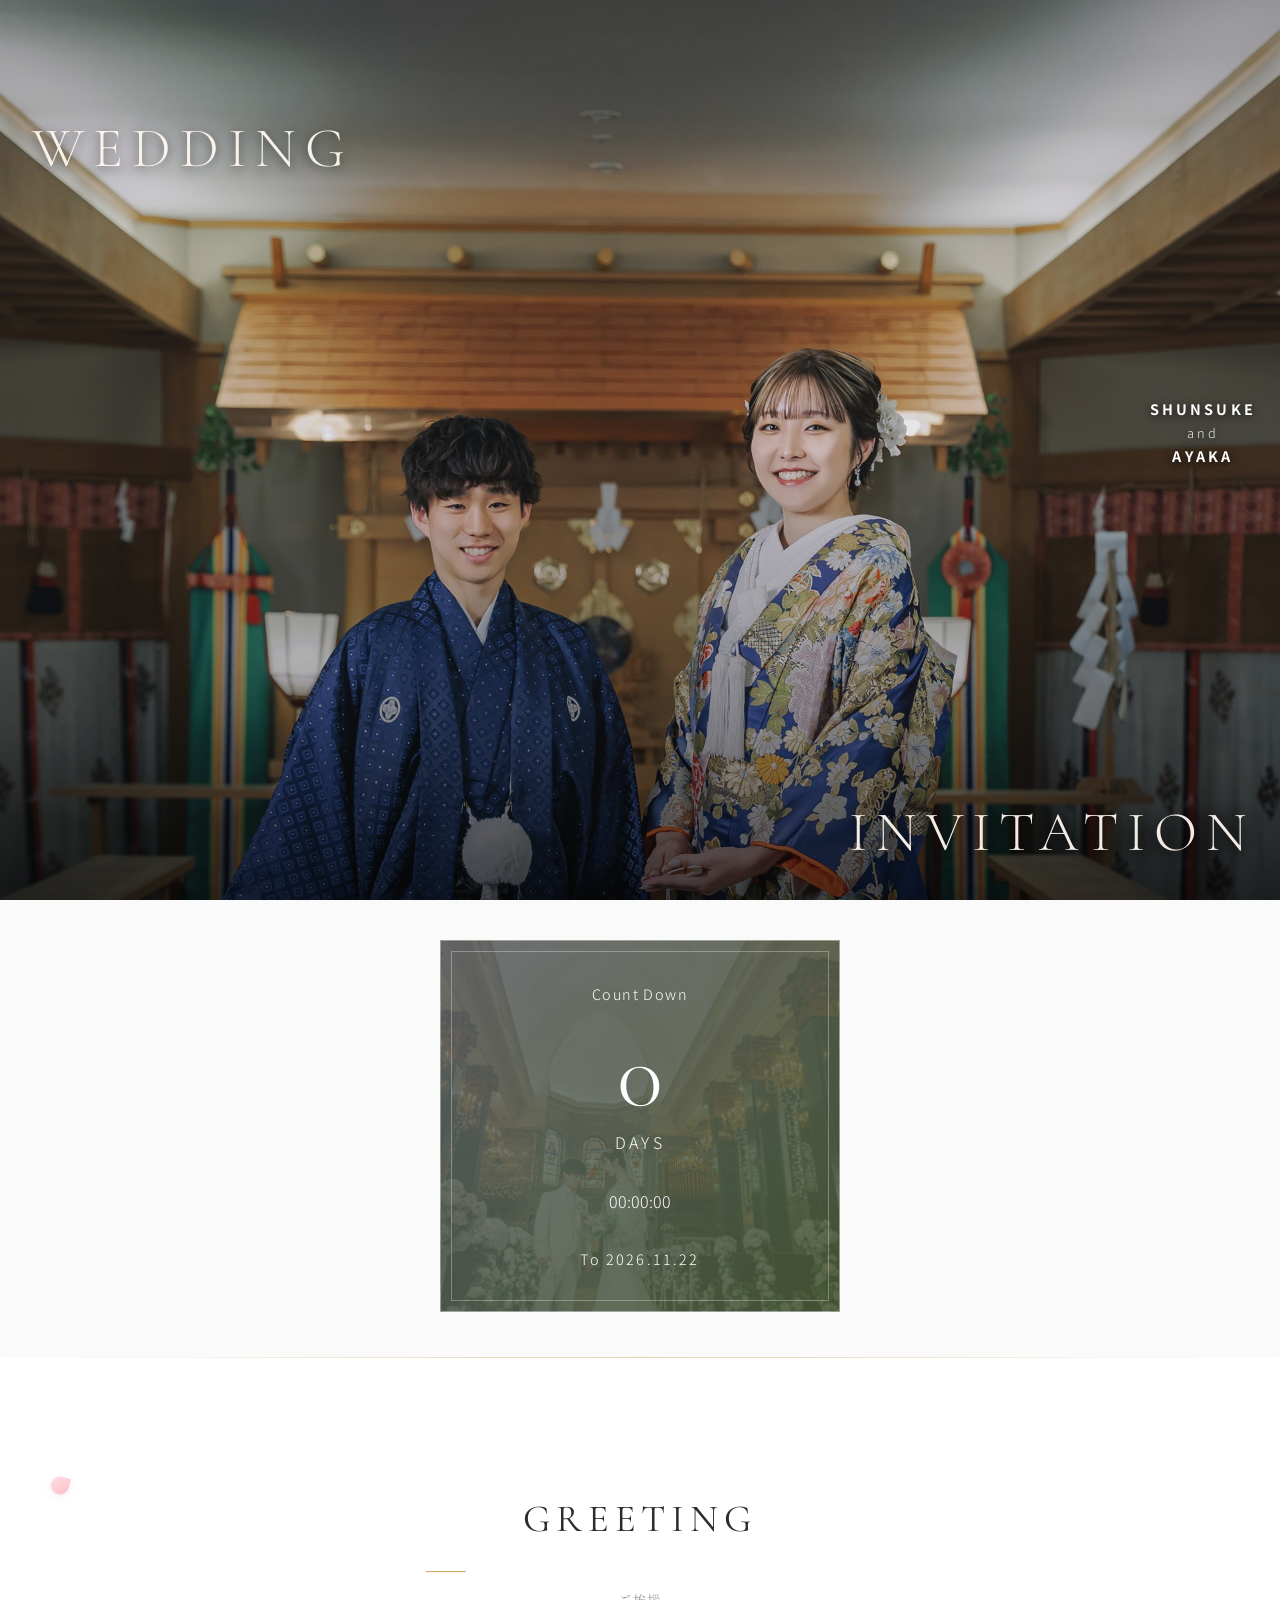
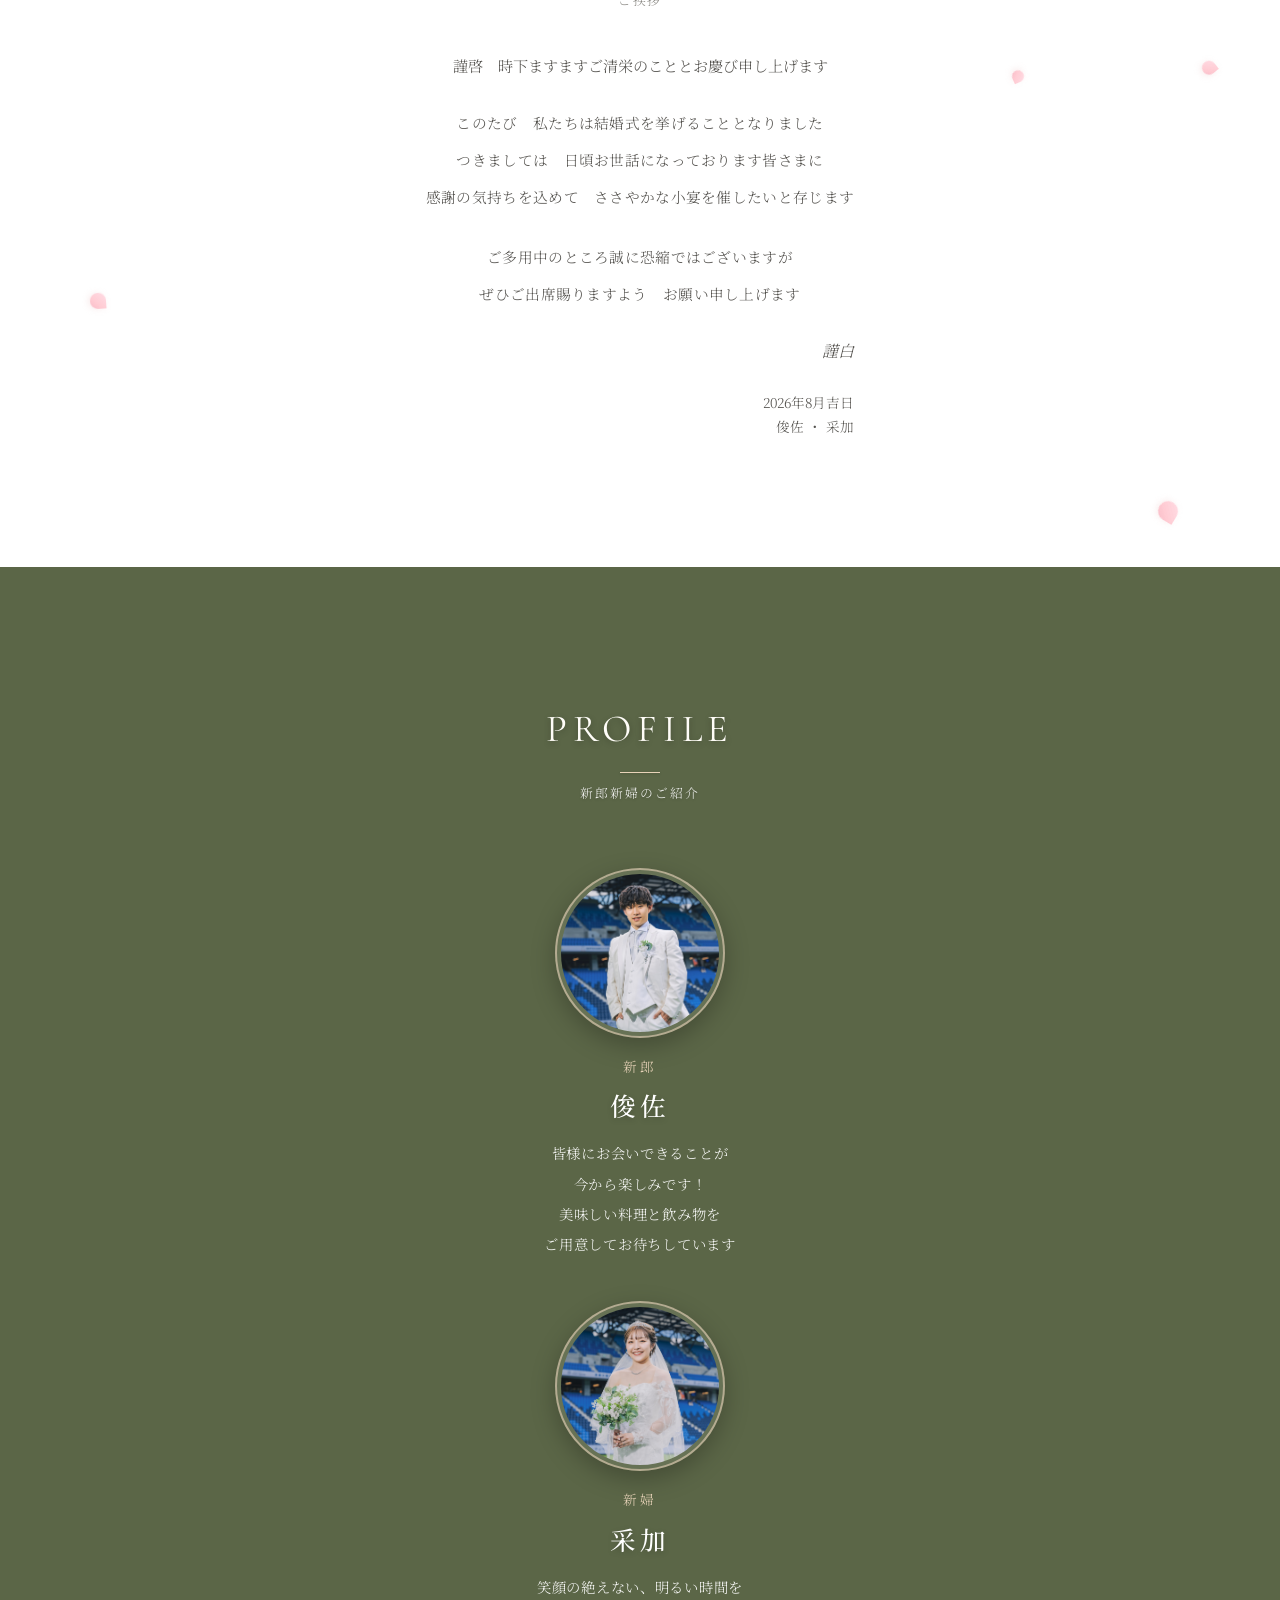
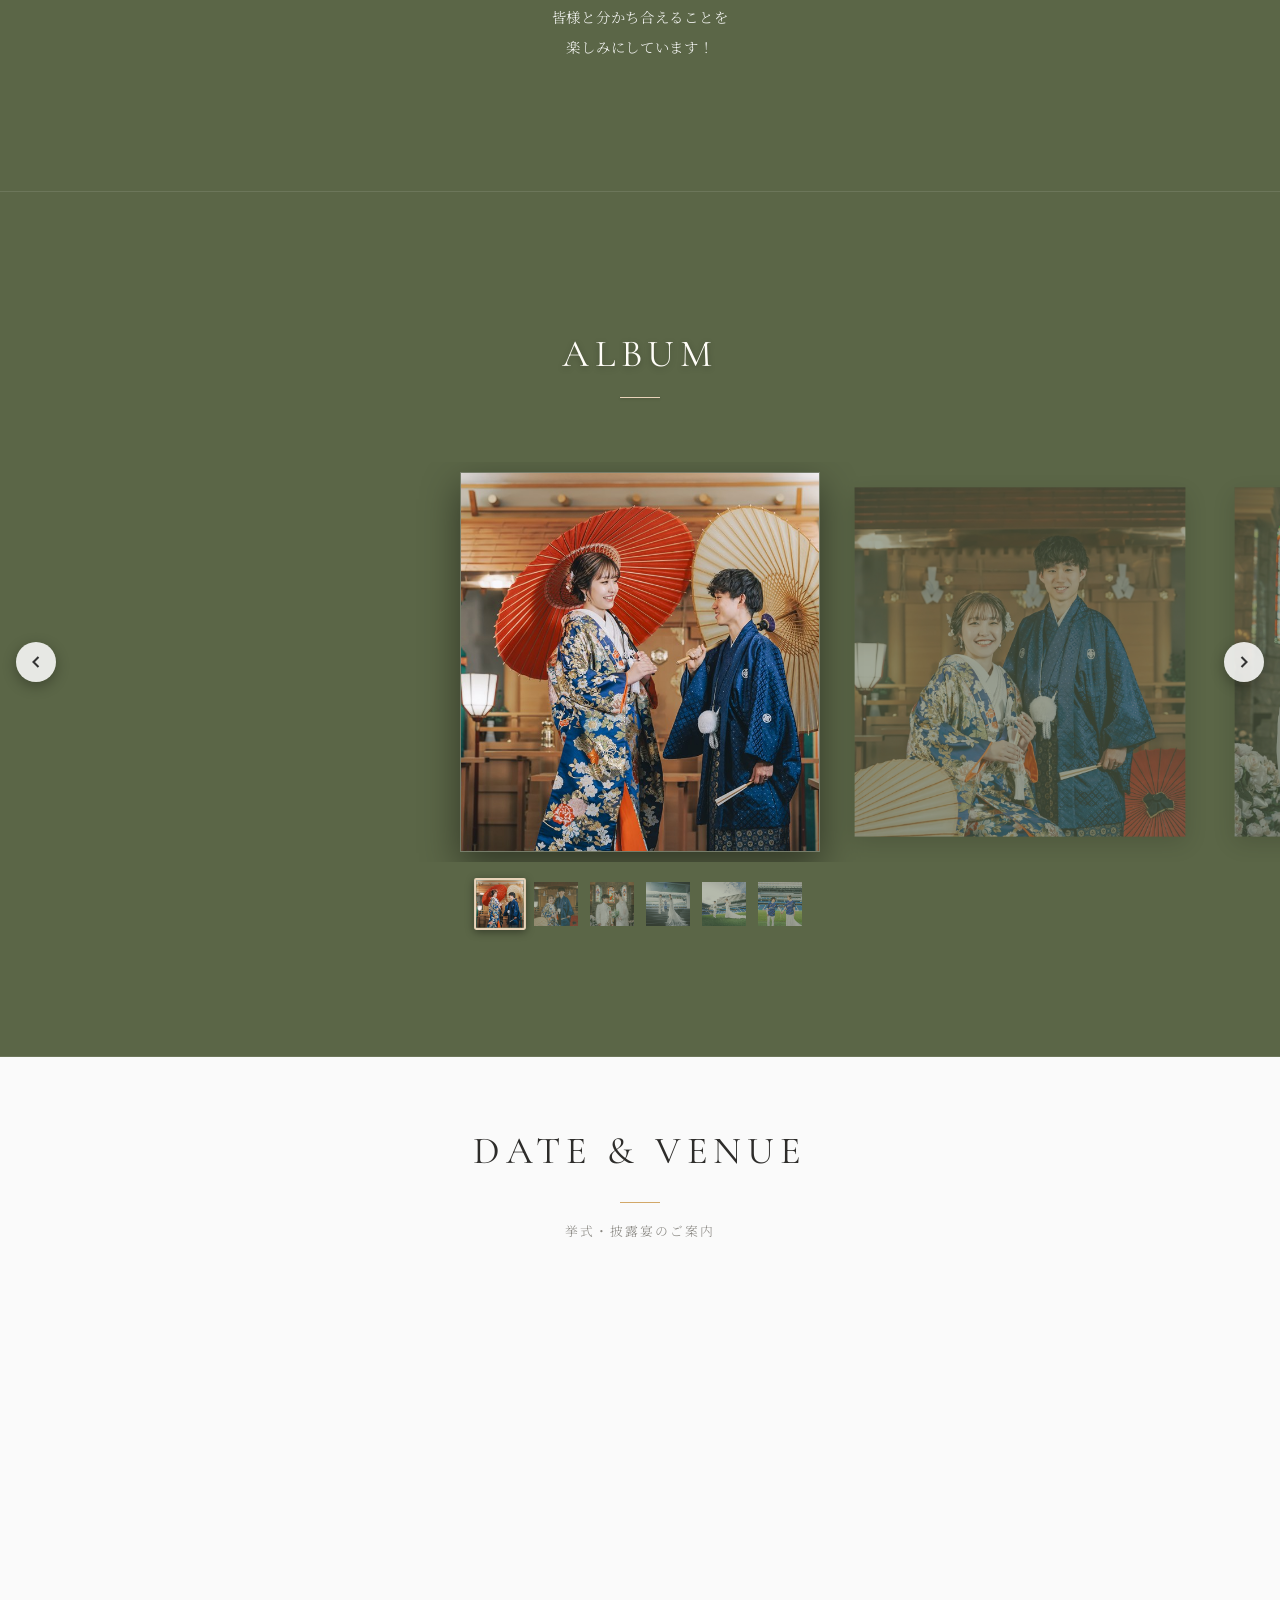
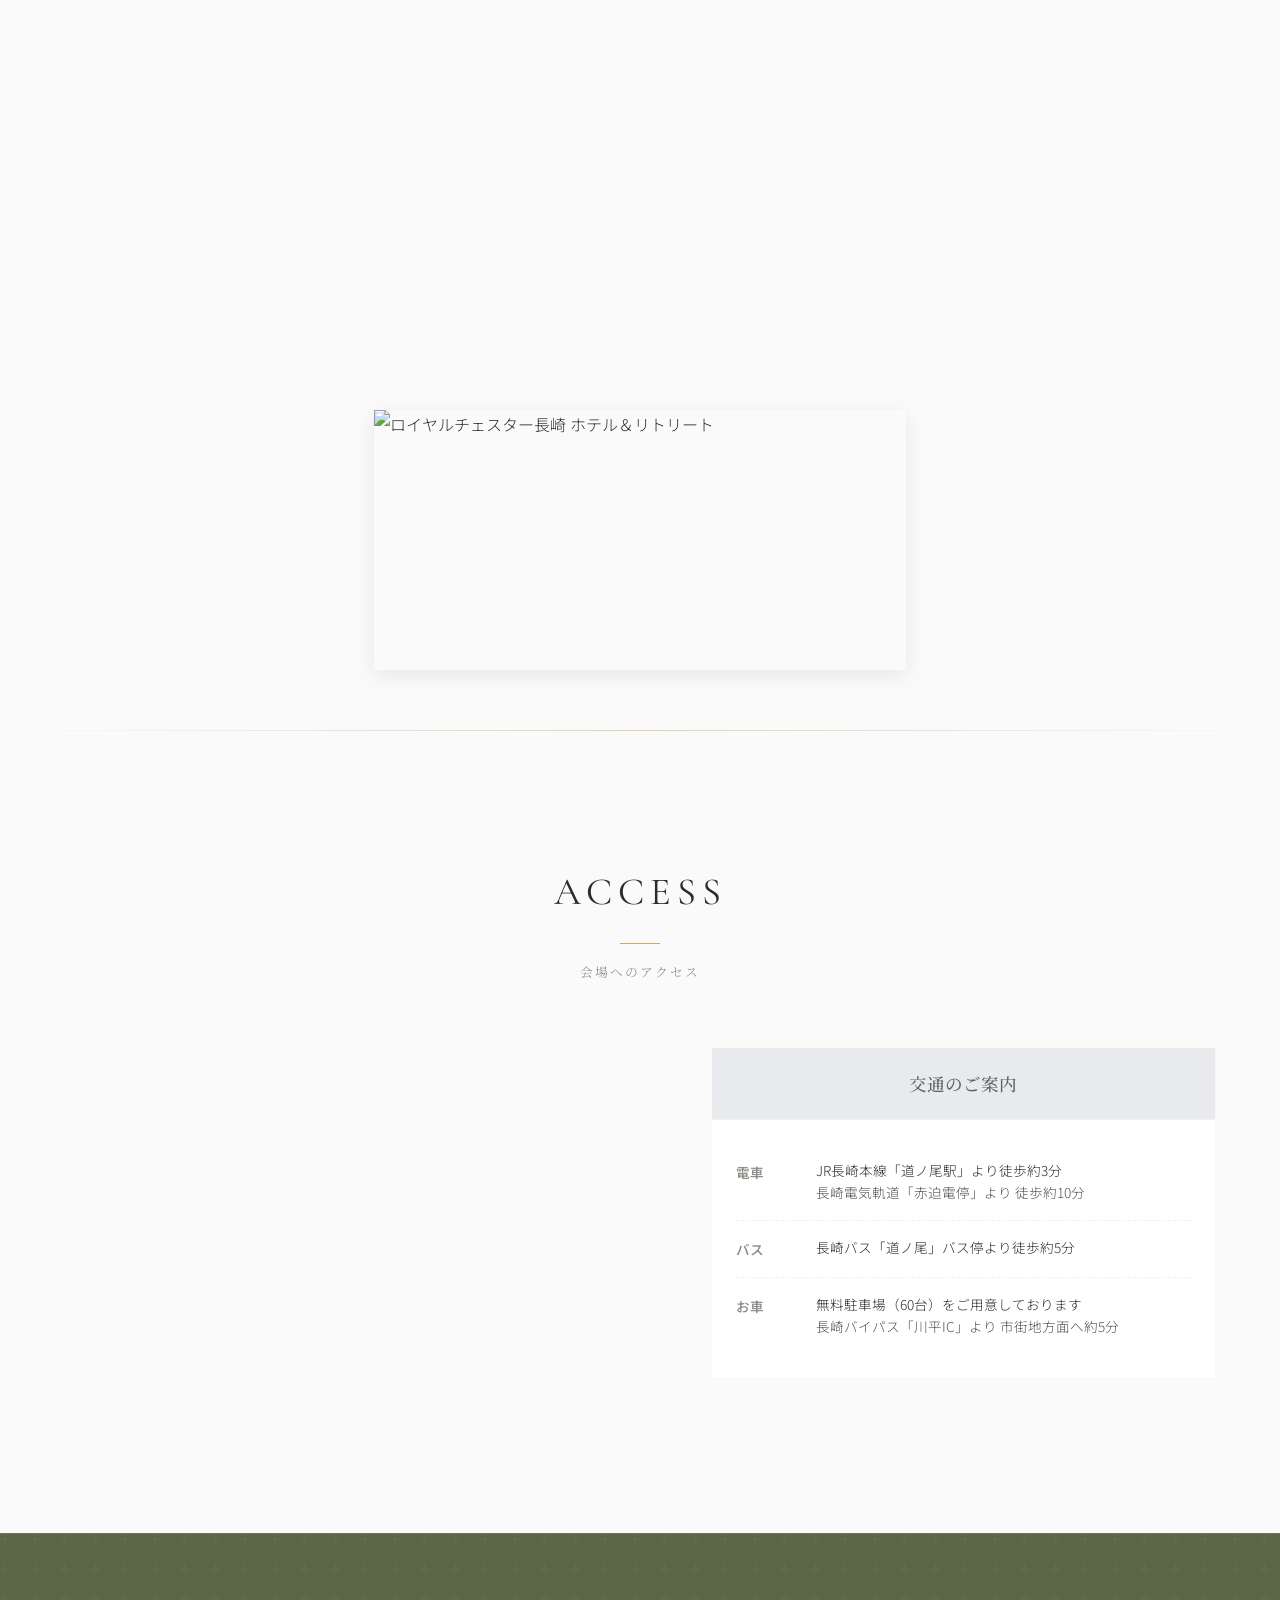
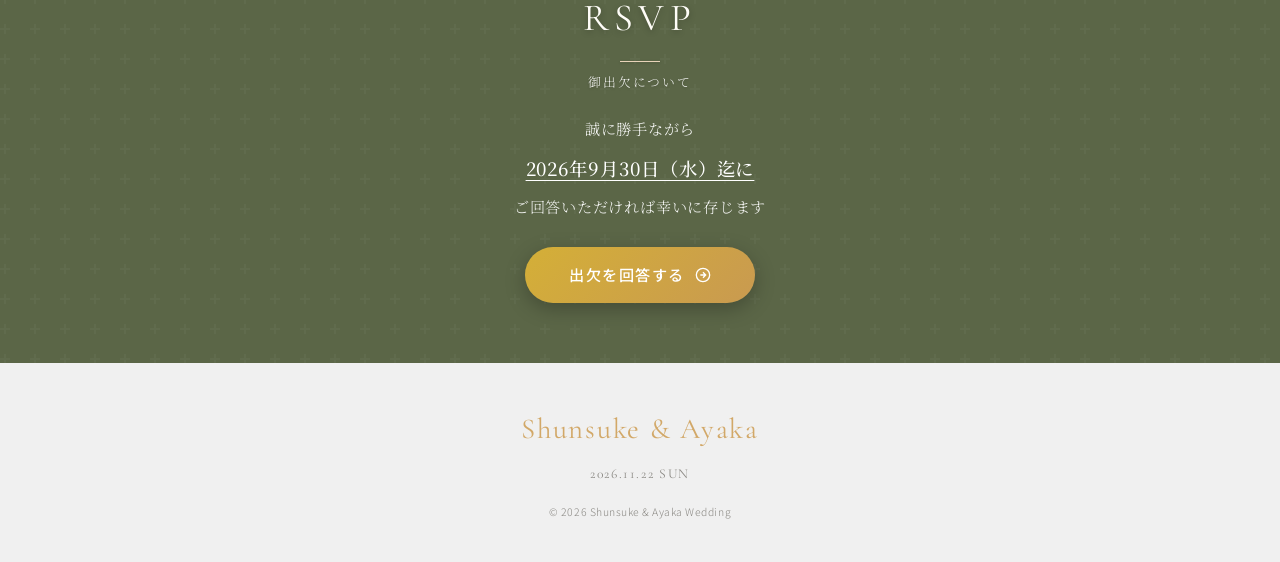
==== index.html @ 2075aa45 "スクロール時に追従していた不要な固定ヘッダー帯（.nav.scrolled）と関連スクリプトを完全に削除" ====
<!DOCTYPE html>
<html lang="ja">
<head>
  <meta charset="UTF-8">
  <meta name="viewport" content="width=device-width, initial-scale=1.0">
  <meta name="robots" content="noindex, nofollow">
  <title>Shunsuke & Ayaka Wedding | 2026.11.22</title>
  <meta name="description" content="俊佐と采加の結婚式へのご招待。2026年11月22日（日）">
  <meta name="theme-color" content="#8B9A6B">
  <link rel="icon" href="data:image/svg+xml,<svg xmlns='http://www.w3.org/2000/svg' viewBox='0 0 100 100'><circle cx='50' cy='50' r='40' fill='none' stroke='%23C9A96E' stroke-width='6'/><circle cx='50' cy='30' r='6' fill='%23C9A96E'/></svg>">
  <link rel="stylesheet" href="style.css">
</head>
<body>



  <!-- ========== HERO ========== -->
  <section class="hero" id="top">
    <!-- Main Visual Cover with Straight Top-Left WEDDING & Bottom-Right INVITATION -->
    <div class="hero-cover">
      <div class="hero-cover__img-wrapper">
        <img
          src="assets/hero_main.jpg"
          alt="俊佐と采加"
          class="hero-cover__img"
          id="hero-photo"
        >
        <div class="hero-cover__overlay"></div>
      </div>

      <!-- Top-Left Horizontal Straight Text: WEDDING -->
      <div class="hero-cover__title-topleft">WEDDING</div>

      <!-- Right Side Names: SHUNSUKE and AYAKA -->
      <div class="hero-cover__side-names">
        <span class="hero-cover__side-name">SHUNSUKE</span>
        <span class="hero-cover__side-and">and</span>
        <span class="hero-cover__side-name">AYAKA</span>
      </div>

      <!-- Bottom-Right Horizontal Straight Text: INVITATION -->
      <div class="hero-cover__title-bottomright">INVITATION</div>
    </div>

    <!-- Countdown Section (Immediately below hero image) -->
    <div class="hero__countdown-section">
      <div class="container">
        <div class="hero__countdown-box fade-in">
          <div class="countdown-label-top">Count Down</div>
          <div class="countdown-days-large" id="cd-days">--</div>
          <div class="countdown-days-label">DAYS</div>
          <div class="countdown-time-row" id="cd-time">
            <!-- JS will inject time blocks here -->
          </div>
          <div class="countdown-target-date">To 2026.11.22</div>
        </div>
      </div>
    </div>
  </section>

  <!-- ========== GREETING / ご挨拶 ========== -->
  <section class="concept section-padding" id="greeting">
    <div class="petal petal--1" aria-hidden="true"></div>
    <div class="petal petal--2" aria-hidden="true"></div>
    <div class="petal petal--3" aria-hidden="true"></div>
    <div class="petal petal--4" aria-hidden="true"></div>
    <div class="petal petal--5" aria-hidden="true"></div>
    <div class="petal petal--6" aria-hidden="true"></div>

    <div class="container">
      <div class="concept__inner">
        <div class="concept__text-area fade-in">
          <div class="section-heading" style="margin-bottom: var(--space-lg);">
            <h2 class="section-heading__en">GREETING</h2>
            <span class="section-heading__line" style="margin: var(--space-sm) 0;"></span>
            <p class="section-heading__jp">ご挨拶</p>
          </div>
          <div class="concept__text-wrapper greeting-text-wrapper">
            <p class="greeting-lead">
              謹啓　時下ますますご清栄のこととお慶び申し上げます
            </p>
            <p class="greeting-paragraph">
              <span class="greeting-single-line">このたび　私たちは結婚式を挙げることとなりました</span><br>
              <span class="greeting-single-line">つきましては　日頃お世話になっております皆さまに</span><br>
              <span class="greeting-single-line">感謝の気持ちを込めて　ささやかな小宴を催したいと存じます</span>
            </p>
            <p class="greeting-paragraph">
              <span class="greeting-single-line">ご多用中のところ誠に恐縮ではございますが</span><br>
              <span class="greeting-single-line">ぜひご出席賜りますよう　お願い申し上げます</span>
            </p>
            <p class="greeting-close">
              謹白
            </p>
            <p class="greeting-sign">
              2026年8月吉日<br>
              俊佐 ・ 采加
            </p>
          </div>
        </div>
      </div>
    </div>
  </section>

  <!-- ========== PROFILE / プロフィール ========== -->
  <section class="profile-section section-padding" id="profile">
    <div class="container">
      <div class="section-heading fade-in" style="margin-bottom: var(--space-xl);">
        <h2 class="section-heading__en">PROFILE</h2>
        <span class="section-heading__line" style="margin: var(--space-xs) auto;"></span>
        <p class="section-heading__jp">新郎新婦のご紹介</p>
      </div>
      
      <div class="profile-list fade-in">
        <!-- GROOM -->
        <div class="profile-item">
          <div class="profile-item__photo-wrapper">
            <div class="profile-item__photo-ring">
              <img src="assets/WPD_0137.jpg" alt="新郎 俊佐" class="profile-item__img">
            </div>
          </div>
          <span class="profile-item__role">新郎</span>
          <h3 class="profile-item__name">俊佐</h3>
          <p class="profile-item__message">
            皆様にお会いできることが<br>
            今から楽しみです！<br>
            美味しい料理と飲み物を<br>
            ご用意してお待ちしています
          </p>
        </div>

        <!-- BRIDE -->
        <div class="profile-item">
          <div class="profile-item__photo-wrapper">
            <div class="profile-item__photo-ring">
              <img src="assets/WPD_0127.jpg" alt="新婦 采加" class="profile-item__img">
            </div>
          </div>
          <span class="profile-item__role">新婦</span>
          <h3 class="profile-item__name">采加</h3>
          <p class="profile-item__message">
            笑顔の絶えない、明るい時間を<br>
            皆様と分かち合えることを<br>
            楽しみにしています！
          </p>
        </div>
      </div>
    </div>
  </section>

  <!-- ========== ALBUM / アルバム ========== -->
  <section class="album-section section-padding" id="album">
    <div class="container">
      <div class="section-heading fade-in" style="margin-bottom: var(--space-xl);">
        <h2 class="section-heading__en">ALBUM</h2>
        <span class="section-heading__line" style="margin: var(--space-xs) auto;"></span>
      </div>

      <div class="album-slider fade-in">
        <div class="album-slider__viewport">
          <button class="album-slider__btn album-slider__btn--prev" id="album-prev" aria-label="前の写真へ">
            <svg width="20" height="20" viewBox="0 0 24 24" fill="none" stroke="currentColor" stroke-width="2.5"><path d="M15 18l-6-6 6-6"/></svg>
          </button>

          <div class="album-slider__track" id="album-track">
            <div class="album-slider__slide active" data-index="0">
              <img src="assets/footer_0022.jpg" alt="思い出写真 1" loading="lazy">
            </div>
            <div class="album-slider__slide" data-index="1">
              <img src="assets/footer_0027.jpg" alt="思い出写真 2" loading="lazy">
            </div>
            <div class="album-slider__slide" data-index="2">
              <img src="assets/footer_0083.jpg" alt="思い出写真 3" loading="lazy">
            </div>
            <div class="album-slider__slide" data-index="3">
              <img src="assets/footer_0106.jpg" alt="思い出写真 4" loading="lazy">
            </div>
            <div class="album-slider__slide" data-index="4">
              <img src="assets/footer_0164.jpg" alt="思い出写真 5" loading="lazy">
            </div>
            <div class="album-slider__slide" data-index="5">
              <img src="assets/footer_0167.jpg" alt="思い出写真 6" loading="lazy">
            </div>
          </div>

          <button class="album-slider__btn album-slider__btn--next" id="album-next" aria-label="次の写真へ">
            <svg width="20" height="20" viewBox="0 0 24 24" fill="none" stroke="currentColor" stroke-width="2.5"><path d="M9 18l6-6-6-6"/></svg>
          </button>
        </div>

        <div class="album-slider__thumbnails" id="album-thumbs">
          <button class="album-thumb active" data-index="0" aria-label="写真 1"><img src="assets/footer_0022.jpg" alt=""></button>
          <button class="album-thumb" data-index="1" aria-label="写真 2"><img src="assets/footer_0027.jpg" alt=""></button>
          <button class="album-thumb" data-index="2" aria-label="写真 3"><img src="assets/footer_0083.jpg" alt=""></button>
          <button class="album-thumb" data-index="3" aria-label="写真 4"><img src="assets/footer_0106.jpg" alt=""></button>
          <button class="album-thumb" data-index="4" aria-label="写真 5"><img src="assets/footer_0164.jpg" alt=""></button>
          <button class="album-thumb" data-index="5" aria-label="写真 6"><img src="assets/footer_0167.jpg" alt=""></button>
        </div>
      </div>
    </div>
  </section>

  <!-- ========== DATE & VENUE / 日時・会場 ========== -->
  <section class="party-info section-padding" id="info">
    <div class="container" style="max-width: 580px;">
      <div class="section-heading fade-in" style="margin-bottom: var(--space-lg);">
        <h2 class="section-heading__en">DATE &amp; VENUE</h2>
        <span class="section-heading__line"></span>
        <p class="section-heading__jp">挙式・披露宴のご案内</p>
      </div>

      <!-- Main Date Banner -->
      <div class="party-info__date-header fade-in">
        <span class="party-info__date-label">開催日</span>
        <p class="party-info__date-value">2026年11月22日 日曜日</p>
      </div>

      <!-- Ceremony Card (挙式) -->
      <div class="party-info__card fade-in">
        <div class="party-info__card-title">
          <span class="party-info__card-line"></span>
          <h3>挙式</h3>
          <span class="party-info__card-line"></span>
        </div>
        <div class="party-info__card-time">
          <span class="party-info__time-label">開始時刻</span>
          <span class="party-info__time-val">11:00</span>
        </div>
        <p class="party-info__sub-time">受付 10:30</p>
      </div>

      <!-- Reception Card (披露宴) -->
      <div class="party-info__card fade-in">
        <div class="party-info__card-title">
          <span class="party-info__card-line"></span>
          <h3>披露宴</h3>
          <span class="party-info__card-line"></span>
        </div>
        <div class="party-info__card-time" style="margin-bottom: 0;">
          <span class="party-info__time-label">開始時刻</span>
          <span class="party-info__time-val">12:00</span>
        </div>
      </div>

      <!-- Venue Info Card (会場情報) -->
      <div class="party-info__venue-card fade-in">
        <div class="party-info__card-title">
          <span class="party-info__card-line"></span>
          <h3>会場情報</h3>
          <span class="party-info__card-line"></span>
        </div>
        <h4 class="party-info__venue-name">
          ロイヤルチェスター長崎<br>
          <span style="font-size: 0.95em;">ホテル＆リトリート</span>
        </h4>
        <p class="party-info__venue-zip">〒852-8156</p>
        <p class="party-info__venue-addr">長崎県長崎市赤迫3-6-10</p>
        <p class="party-info__venue-tel">TEL : 095-856-1101</p>
      </div>

      <!-- Venue Photo with straight square corners -->
      <div class="party-info__photo fade-in">
        <img src="assets/royal_chester.jpg" alt="ロイヤルチェスター長崎 ホテル＆リトリート">
      </div>
    </div>
  </section>

  <!-- ========== ACCESS / アクセス ========== -->
  <section class="concept section-padding" id="access" style="background: var(--color-cream);">
    <div class="container">
      <div class="section-heading fade-in">
        <h2 class="section-heading__en">ACCESS</h2>
        <span class="section-heading__line"></span>
        <p class="section-heading__jp">会場へのアクセス</p>
      </div>

      <div class="access-grid fade-in">
        <!-- Map -->
        <div class="access-map">
          <iframe
            src="https://www.google.com/maps/embed?pb=!1m18!1m12!1m3!1d3353.4866635292415!2d129.85197827532353!3d32.80582238260105!2m3!1f0!2f0!3f0!3m2!1i1024!2i768!4f13.1!3m3!1m2!1s0x3515531d0db2eec3%3A0x367fdf517e47a2fb!2z44Ot44Kk44Ok44Or44OB44Kn44K544K_44O86ZW35bSO!5e0!3m2!1sja!2sjp!4v1700000000000!5m2!1sja!2sjp"
            width="100%"
            height="100%"
            style="border:0; border-radius: var(--radius-lg); min-height: 350px;"
            allowfullscreen=""
            loading="lazy"
            referrerpolicy="no-referrer-when-downgrade"
            title="会場地図"
          ></iframe>
        </div>

        <!-- Access Info -->
        <div class="access-info">
          <div class="info-card" style="margin-bottom: var(--space-md);">
            <div class="info-card__header">
              <h3 class="info-card__title">交通のご案内</h3>
            </div>
            <div class="info-card__body">
              <div class="info-card__row">
                <span class="info-card__label">電車</span>
                <div class="info-card__value" style="font-size: 0.85rem;">
                  <span class="text-wrap">JR長崎本線「道ノ尾駅」より</span><span class="text-wrap">徒歩約3分</span><br>
                  <span class="text-wrap" style="color: var(--color-brown-medium);">
                    長崎電気軌道「赤迫電停」より
                  </span>
                  <span class="text-wrap" style="color: var(--color-brown-medium);">
                    徒歩約10分
                  </span>
                </div>
              </div>
              <div class="info-card__row">
                <span class="info-card__label">バス</span>
                <div class="info-card__value" style="font-size: 0.85rem;">
                  <span class="text-wrap">長崎バス「道ノ尾」バス停より</span><span class="text-wrap">徒歩約5分</span>
                </div>
              </div>
              <div class="info-card__row" style="border-bottom: none;">
                <span class="info-card__label">お車</span>
                <div class="info-card__value" style="font-size: 0.85rem;">
                  <span class="text-wrap">無料駐車場（60台）を</span><span class="text-wrap">ご用意しております</span><br>
                  <span class="text-wrap" style="color: var(--color-brown-medium);">
                    長崎バイパス「川平IC」より
                  </span>
                  <span class="text-wrap" style="color: var(--color-brown-medium);">
                    市街地方面へ約5分
                  </span>
                </div>
              </div>
            </div>
          </div>
        </div>
      </div>
    </div>
  </section>

  <!-- ========== RSVP / ご出欠 ========== -->
  <section class="thankyou section-padding" id="rsvp">
    <div class="container">
      <div class="thankyou__inner">
        <div class="section-heading fade-in" style="margin-bottom: var(--space-lg);">
          <h2 class="section-heading__en">RSVP</h2>
          <span class="section-heading__line" style="margin: var(--space-xs) auto;"></span>
          <p class="section-heading__jp">御出欠について</p>
        </div>

        <div class="thankyou__text fade-in">
          <p class="thankyou__message">
            誠に勝手ながら<br>
            <span class="thankyou__deadline">2026年9月30日（水）迄に</span><br>
            ご回答いただければ幸いに存じます
          </p>
        </div>

        <div class="thankyou__rsvp-box fade-in" id="rsvp-box">
          <a href="invite/index.html" class="thankyou__rsvp-btn" id="rsvp-btn">
            出欠を回答する
            <svg width="16" height="16" viewBox="0 0 24 24" fill="none" stroke="currentColor" stroke-width="2"><circle cx="12" cy="12" r="10"/><path d="M12 16l4-4-4-4M8 12h8"/></svg>
          </a>
        </div>
      </div>
    </div>
  </section>

  <!-- ========== FOOTER ========== -->
  <footer class="footer" id="footer">
    <div class="container">
      <p class="footer__names">Shunsuke &amp; Ayaka</p>
      <p class="footer__date">2026.11.22 SUN</p>
      <p class="footer__copy">&copy; 2026 Shunsuke & Ayaka Wedding</p>
    </div>
  </footer>

  <!-- Scroll to Top -->
  <button class="scroll-top" id="scroll-top" aria-label="ページトップへ">
    <svg width="20" height="20" viewBox="0 0 24 24" fill="none" stroke="currentColor" stroke-width="2"><path d="M18 15l-6-6-6 6"/></svg>
  </button>

  <script src="script.js"></script>
</body>
</html>
---- style.css ----
/* ============================================================
   Wedding Landing Page - Shunsuke & Ayaka
   Design System & Styles
   ============================================================ */

/* --- Google Fonts Import --- */
@import url('https://fonts.googleapis.com/css2?family=Cormorant+Garamond:ital,wght@0,300;0,400;0,500;0,600;0,700;1,300;1,400;1,500&family=Noto+Sans+JP:wght@300;400;500;700&family=Noto+Serif+JP:wght@200;300;400;500;600&display=swap');

/* --- CSS Custom Properties --- */
:root {
  /* Colors */
  --color-cream: #FAFAFA;       /* Light neutral */
  --color-cream-light: #FFFFFF; /* Pure white */
  --color-cream-dark: #F0F0F0;  /* Slightly darker neutral */
  --color-sage: #B0B3B8;        /* Soft silver/grey */
  --color-sage-light: #E8EAED;
  --color-sage-medium: #8D939C;
  --color-sage-dark: #5E646A;
  --color-pink: #E8B9B9;        /* Vibrant dusty rose */
  --color-pink-light: #FFF0F0;  /* Soft blush */
  --color-pink-medium: #C99595;
  --color-gold: #D2A868;        /* True gold */
  --color-gold-light: #E6D0B0;
  --color-brown: #2D2C2A;       /* Deep charcoal/brown */
  --color-brown-medium: #54524E;
  --color-brown-light: #8A8883;
  --color-terra: #C1886A;       /* Vibrant terra */
  --color-white: #FFFFFF;
  --color-overlay: rgba(45, 44, 42, 0.4);

  /* Typography */
  --font-script: 'Cormorant Garamond', serif;
  --font-serif-en: 'Cormorant Garamond', serif;
  --font-serif-jp: 'Noto Serif JP', serif;
  --font-sans-jp: 'Noto Sans JP', sans-serif;
  --font-display: 'Cormorant Garamond', serif;
  --font-cute: 'Cormorant Garamond', serif;

  /* Spacing */
  --space-xs: 0.5rem;
  --space-sm: 1rem;
  --space-md: 1.5rem;
  --space-lg: 2.5rem;
  --space-xl: 4rem;
  --space-2xl: 6rem;
  --space-3xl: 8rem;

  /* Sizing */
  --max-width: 1200px;
  --nav-height: 64px;

  /* Transitions */
  --transition-fast: 0.2s ease;
  --transition-base: 0.4s ease;
  --transition-slow: 0.8s ease;

  /* Shadows */
  --shadow-soft: 0 2px 20px rgba(58, 50, 48, 0.08);
  --shadow-medium: 0 4px 30px rgba(58, 50, 48, 0.12);
  --shadow-photo: 2px 4px 15px rgba(58, 50, 48, 0.15);

  /* Border radius */
  --radius-sm: 4px;
  --radius-md: 8px;
  --radius-lg: 16px;
  --radius-xl: 24px;
  --radius-pill: 50px;
}

/* --- Reset & Base --- */
*,
*::before,
*::after {
  margin: 0;
  padding: 0;
  box-sizing: border-box;
}

html {
  scroll-behavior: smooth;
  font-size: 16px;
  -webkit-font-smoothing: antialiased;
  -moz-osx-font-smoothing: grayscale;
}

body {
  font-family: var(--font-sans-jp);
  font-weight: 300;
  color: var(--color-brown);
  background-color: var(--color-cream);
  line-height: 1.8;
  overflow-x: hidden;
}

img {
  max-width: 100%;
  height: auto;
  display: block;
}

a {
  text-decoration: none;
  color: inherit;
  transition: var(--transition-fast);
}

ul {
  list-style: none;
}

button {
  border: none;
  background: none;
  cursor: pointer;
  font-family: inherit;
}

/* --- Utility Classes --- */
.container {
  width: 100%;
  max-width: var(--max-width);
  margin: 0 auto;
  padding: 0 var(--space-md);
}

.section-padding {
  padding: var(--space-3xl) 0;
}

.text-center {
  text-align: center;
}

.sr-only {
  position: absolute;
  width: 1px;
  height: 1px;
  padding: 0;
  margin: -1px;
  overflow: hidden;
  clip: rect(0, 0, 0, 0);
  border: 0;
}

/* --- Animation Classes --- */
.fade-in {
  opacity: 0;
  transform: translateY(30px);
  transition: opacity 0.8s ease, transform 0.8s ease;
}

.fade-in.visible {
  opacity: 1;
  transform: translateY(0);
}

.fade-in-delay-1 { transition-delay: 0.2s; }
.fade-in-delay-2 { transition-delay: 0.4s; }
.fade-in-delay-3 { transition-delay: 0.6s; }
.fade-in-delay-4 { transition-delay: 0.8s; }

/* Floating petal animation */
@keyframes floatPetal {
  0% {
    transform: translateY(0) rotate(0deg) scale(0.7);
    opacity: 0;
  }
  15% {
    opacity: 0.9;
  }
  85% {
    opacity: 0.85;
  }
  100% {
    transform: translateY(105vh) translateX(70px) rotate(540deg) scale(1);
    opacity: 0;
  }
}

@keyframes fadeInUp {
  from { opacity: 0; transform: translateY(40px); }
  to { opacity: 1; transform: translateY(0); }
}

@keyframes fadeIn {
  from { opacity: 0; }
  to { opacity: 1; }
}

@keyframes gentleFloat {
  0%, 100% { transform: translateY(0); }
  50% { transform: translateY(-10px); }
}

@keyframes shimmer {
  0% { background-position: -200% center; }
  100% { background-position: 200% center; }
}

@keyframes scaleIn {
  from { opacity: 0; transform: scale(0.9); }
  to { opacity: 1; transform: scale(1); }
}



/* ============================================================
   HERO SECTION (Full-Screen Edge-to-Edge Visual with Overlaid Typography)
   ============================================================ */
.hero {
  position: relative;
  width: 100%;
  background: #1a1a1a;
  overflow: hidden;
  padding: 0;
  margin: 0;
}

.hero-cover {
  position: relative;
  width: 100%;
  max-width: 100%;
  margin: 0 auto;
  height: 100vh;
  height: var(--app-height, 100vh);
  min-height: 520px;
  overflow: hidden;
  box-shadow: none;
  contain: paint;
}

.hero-cover__img-wrapper {
  position: absolute;
  top: 0;
  left: 0;
  width: 100%;
  height: 100%;
  overflow: hidden;
}

.hero-cover__img {
  width: 100%;
  height: 100%;
  object-fit: cover;
  object-position: center 15%;
  display: block;
}

.hero-cover__overlay {
  position: absolute;
  inset: 0;
  background: linear-gradient(
    180deg,
    rgba(0, 0, 0, 0.35) 0%,
    rgba(0, 0, 0, 0.08) 25%,
    rgba(0, 0, 0, 0.05) 50%,
    rgba(0, 0, 0, 0.35) 80%,
    rgba(0, 0, 0, 0.65) 100%
  );
  pointer-events: none;
}

/* Top-Left Horizontal Text: WEDDING (Positioned naturally near couple) */
.hero-cover__title-topleft {
  position: absolute;
  top: clamp(80px, 14vh, 120px);
  left: clamp(20px, 5vw, 32px);
  font-family: var(--font-serif-en);
  font-size: clamp(2.2rem, 7.5vw, 3.5rem);
  font-weight: 300;
  letter-spacing: 0.16em;
  color: rgba(255, 248, 240, 0.95);
  text-shadow: 0 2px 12px rgba(0, 0, 0, 0.65);
  z-index: 5;
  pointer-events: none;
  line-height: 1;
}

/* Bottom-Right Horizontal Text: INVITATION */
.hero-cover__title-bottomright {
  position: absolute;
  bottom: 40px;
  right: 24px;
  font-family: var(--font-serif-en);
  font-size: clamp(2.2rem, 7.5vw, 3.5rem);
  font-weight: 300;
  letter-spacing: 0.16em;
  color: rgba(255, 248, 240, 0.95);
  text-shadow: 0 2px 12px rgba(0, 0, 0, 0.65);
  z-index: 5;
  pointer-events: none;
  line-height: 1;
}

/* Right Side Names: SHUNSUKE and AYAKA */
.hero-cover__side-names {
  position: absolute;
  right: 24px;
  top: 48%;
  transform: translateY(-50%);
  display: flex;
  flex-direction: column;
  align-items: center;
  text-align: center;
  color: #FFFFFF;
  z-index: 5;
  pointer-events: none;
  text-shadow: 0 2px 8px rgba(0, 0, 0, 0.75);
}

.hero-cover__side-name {
  font-family: var(--font-sans-jp);
  font-size: clamp(0.72rem, 2.3vw, 0.9rem);
  font-weight: 700;
  letter-spacing: 0.22em;
  line-height: 1.5;
}

.hero-cover__side-and {
  font-family: var(--font-sans-jp);
  font-size: clamp(0.68rem, 2vw, 0.8rem);
  font-weight: 300;
  letter-spacing: 0.22em;
  color: rgba(255, 255, 255, 0.9);
  margin: 1px 0;
}

/* Subtle Parallax Flower Petals (inside Greeting Section) */
.concept {
  position: relative;
  overflow: hidden;
}

.petal {
  position: absolute;
  background: linear-gradient(135deg, rgba(255, 209, 220, 0.75) 0%, rgba(255, 182, 193, 0.7) 60%, rgba(244, 151, 169, 0.65) 100%);
  border-radius: 60% 0 60% 60%;
  pointer-events: none;
  z-index: 1;
  box-shadow: 0 2px 6px rgba(232, 185, 185, 0.25);
  will-change: transform;
}

.petal--1 { top: 6%; left: 4%; width: 18px; height: 18px; transform: rotate(20deg); }
.petal--2 { top: 25%; right: 5%; width: 14px; height: 14px; transform: rotate(-25deg); }
.petal--3 { top: 50%; left: 7%; width: 16px; height: 16px; transform: rotate(40deg); }
.petal--4 { top: 72%; right: 8%; width: 20px; height: 20px; transform: rotate(-35deg); }
.petal--5 { top: 15%; right: 20%; width: 12px; height: 12px; transform: rotate(60deg); }
.petal--6 { top: 82%; left: 22%; width: 15px; height: 15px; transform: rotate(15deg); }

/* Countdown Section immediately below hero image */
.hero__countdown-section {
  width: 100%;
  background: var(--color-cream);
  padding: 40px var(--space-md) 45px;
  display: flex;
  justify-content: center;
}

.hero__countdown-box {
  background-image: 
    linear-gradient(135deg, rgba(94, 100, 106, 0.85) 0%, rgba(74, 90, 53, 0.85) 100%),
    url('assets/countdown_bg.jpg');
  background-size: cover;
  background-position: center;
  border: 1px solid rgba(255, 255, 255, 0.4);
  padding: 40px 20px;
  position: relative;
  text-align: center;
  color: var(--color-cream-light, #FAF9F6);
  width: 100%;
  max-width: 400px;
  margin: 0 auto;
}

.hero__countdown-box::before {
  content: '';
  position: absolute;
  top: 10px; left: 10px; right: 10px; bottom: 10px;
  border: 1px solid rgba(255, 255, 255, 0.3);
  pointer-events: none;
}

.countdown-label-top {
  font-family: var(--font-sans-en);
  font-size: 0.9rem;
  letter-spacing: 0.1em;
  margin-bottom: 20px;
}

.countdown-days-large {
  font-family: var(--font-display);
  font-size: 6rem;
  line-height: 1;
  font-weight: 300;
  margin-bottom: 5px;
  color: var(--color-cream-light, #FAF9F6);
}

.countdown-days-label {
  font-family: var(--font-sans-en);
  font-size: 1rem;
  letter-spacing: 0.2em;
  margin-bottom: 30px;
}

.countdown-time-row {
  display: flex;
  justify-content: center;
  gap: 20px;
  margin-bottom: 30px;
}

.time-block {
  display: flex;
  flex-direction: column;
  align-items: center;
}

.time-num {
  font-family: var(--font-display);
  font-size: 2rem;
  font-weight: 300;
  margin-bottom: 4px;
}

.time-label {
  font-family: var(--font-sans-en);
  font-size: 0.55rem;
  letter-spacing: 0.1em;
  text-transform: uppercase;
}

.countdown-target-date {
  font-family: var(--font-sans-en);
  font-size: 0.9rem;
  letter-spacing: 0.15em;
}

/* ============================================================
   SECTION HEADINGS
   ============================================================ */
.section-heading {
  text-align: center;
  margin-bottom: var(--space-xl);
}

.section-heading__en {
  font-family: var(--font-display);
  font-size: clamp(1.8rem, 3vw, 2.4rem);
  font-weight: 400;
  letter-spacing: 0.15em;
  color: var(--color-brown);
  margin-bottom: 4px;
}

.section-heading__line {
  display: block;
  width: 40px;
  height: 1px;
  background: var(--color-gold);
  margin: var(--space-sm) auto;
}

.section-heading__jp {
  font-family: var(--font-serif-jp);
  font-size: 0.8rem;
  font-weight: 300;
  color: var(--color-brown-light);
  letter-spacing: 0.15em;
}

/* Section heading with floral accent */
.section-heading--floral {
  position: relative;
  display: inline-block;
}

.section-heading--floral::before,
.section-heading--floral::after {
  content: '✿';
  position: absolute;
  top: 50%;
  transform: translateY(-50%);
  font-size: 0.6rem;
  color: var(--color-pink-medium);
  opacity: 0.5;
}

.section-heading--floral::before { left: -30px; }
.section-heading--floral::after { right: -30px; }

/* ============================================================
   OUR CONCEPT SECTION
   ============================================================ */
.concept {
  background: var(--color-cream-light);
  position: relative;
  overflow: hidden;
}

.concept::before {
  content: '';
  position: absolute;
  top: 0;
  left: 0;
  right: 0;
  height: 1px;
  background: linear-gradient(90deg, transparent, var(--color-gold-light), transparent);
}

.concept__inner {
  display: grid;
  grid-template-columns: 1fr;
  align-items: center;
  justify-content: center;
}

.concept__text-area {
  text-align: center;
  margin: 0 auto;
}

.concept__title {
  font-family: var(--font-display);
  font-size: clamp(1.6rem, 3vw, 2.2rem);
  font-weight: 400;
  letter-spacing: 0.15em;
  color: var(--color-sage-dark);
  margin-bottom: var(--space-lg);
  line-height: 1.4;
}

.concept__text {
  font-family: var(--font-serif-jp);
  font-size: 0.9rem;
  font-weight: 300;
  line-height: 2.2;
  color: var(--color-brown-medium);
  margin-bottom: var(--space-lg);
}

/* Greeting typography */
.greeting-text-wrapper {
  max-width: 680px;
  margin: 0 auto;
  text-align: center;
}

.greeting-lead {
  font-family: var(--font-serif-jp);
  font-size: clamp(0.72rem, 3.4vw, 0.95rem);
  font-weight: 300;
  line-height: 2;
  color: var(--color-brown-medium);
  margin-bottom: var(--space-md);
  white-space: nowrap;
}

.greeting-paragraph {
  font-family: var(--font-serif-jp);
  line-height: 2.3;
  color: var(--color-brown-medium);
  margin-bottom: var(--space-md);
}

.greeting-single-line {
  display: inline-block;
  white-space: nowrap;
  font-size: clamp(0.68rem, 3.2vw, 0.92rem);
  letter-spacing: 0.02em;
}

.greeting-close {
  text-align: right;
  margin-top: var(--space-md);
  font-style: italic;
  font-family: var(--font-serif-jp);
  color: var(--color-brown-medium);
}

.greeting-sign {
  text-align: right;
  font-family: var(--font-serif-jp);
  font-size: 0.85rem;
  color: var(--color-brown-medium);
  margin-top: var(--space-md);
}

.text-wrap {
  display: inline-block;
}

.concept__button {
  display: inline-flex;
  align-items: center;
  gap: 8px;
  font-family: var(--font-sans-jp);
  font-size: 0.8rem;
  font-weight: 400;
  letter-spacing: 0.1em;
  padding: 12px 28px;
  border: 1px solid var(--color-brown-medium);
  border-radius: var(--radius-pill);
  color: var(--color-brown);
  transition: var(--transition-base);
}

.concept__button:hover {
  background: var(--color-brown);
  color: var(--color-white);
  border-color: var(--color-brown);
}

.concept__button svg {
  transition: var(--transition-base);
}

.concept__button:hover svg {
  transform: translateX(4px);
}

/* --- Profile Area --- */
.profile-area {
  display: grid;
  grid-template-columns: 1fr 1fr;
  gap: var(--space-xl);
  max-width: 900px;
  margin: 0 auto;
}

.profile-card {
  display: flex;
  flex-direction: column;
  gap: var(--space-sm);
  background: var(--color-white);
  padding: var(--space-lg);
  border-radius: var(--radius-lg);
  box-shadow: var(--shadow-soft);
  border: 1px solid rgba(201, 169, 110, 0.1);
}

.profile-header {
  display: flex;
  align-items: center;
  gap: var(--space-md);
}

.profile-photo {
  flex-shrink: 0;
  width: 105px;
  height: 105px;
  border-radius: var(--radius-md);
  overflow: hidden;
  box-shadow: 0 4px 12px rgba(0, 0, 0, 0.08);
}

.profile-photo img {
  width: 100%;
  height: 100%;
  object-fit: cover;
  object-position: center;
}

.profile-info {
  flex-grow: 1;
}

.profile-role {
  display: block;
  font-family: var(--font-serif-en);
  font-size: 0.8rem;
  letter-spacing: 0.15em;
  color: var(--color-gold);
  margin-bottom: 2px;
}

.profile-name {
  font-family: var(--font-serif-en);
  font-size: 1.8rem;
  font-weight: 500;
  font-style: italic;
  letter-spacing: 0.1em;
  color: var(--color-brown);
  margin-bottom: 0;
}

.profile-desc {
  font-size: 0.85rem;
  color: var(--color-brown-medium);
  line-height: 1.6;
  padding-top: 8px;
  border-top: 1px dashed var(--color-cream-dark);
  text-align: left;
}

.profile-area {
  display: grid;
  grid-template-columns: 1fr 1fr;
  gap: var(--space-xl);
  max-width: 900px;
  margin: 0 auto;
}

.concept__decor {
  position: absolute;
  right: -60px;
  top: 50%;
  transform: translateY(-50%);
  font-family: var(--font-script);
  font-size: 6rem;
  color: var(--color-pink);
  opacity: 0.12;
  writing-mode: vertical-rl;
  white-space: nowrap;
  pointer-events: none;
}

/* ============================================================
   GALLERY SECTION
   ============================================================ */
.gallery {
  background: var(--color-sage-light);
  position: relative;
}

.gallery__grid {
  display: grid;
  grid-template-columns: repeat(4, 1fr);
  grid-template-rows: repeat(3, 180px);
  gap: var(--space-sm);
  margin-bottom: var(--space-xl);
}

.gallery__item {
  border-radius: var(--radius-md);
  overflow: hidden;
  cursor: pointer;
  position: relative;
  box-shadow: var(--shadow-soft);
  transition: var(--transition-base);
}

.gallery__item:hover {
  transform: translateY(-4px);
  box-shadow: var(--shadow-medium);
  z-index: 2;
}

.gallery__item img {
  width: 100%;
  height: 100%;
  object-fit: cover;
  transition: var(--transition-slow);
}

.gallery__item:hover img {
  transform: scale(1.08);
}

/* Gallery grid layout - varied sizes */
.gallery__item:nth-child(1) { grid-column: span 2; grid-row: span 2; }
.gallery__item:nth-child(5) { grid-column: span 2; }

.gallery__item::after {
  content: '';
  position: absolute;
  inset: 0;
  background: linear-gradient(to bottom, transparent 60%, rgba(58, 50, 48, 0.2));
  opacity: 0;
  transition: var(--transition-base);
}

.gallery__item:hover::after {
  opacity: 1;
}

.gallery__more {
  text-align: center;
}

.gallery__more-btn {
  display: inline-flex;
  align-items: center;
  gap: 8px;
  font-family: var(--font-sans-jp);
  font-size: 0.8rem;
  letter-spacing: 0.1em;
  padding: 12px 32px;
  border: 1px solid var(--color-sage-dark);
  border-radius: var(--radius-pill);
  color: var(--color-sage-dark);
  transition: var(--transition-base);
}

.gallery__more-btn:hover {
  background: var(--color-sage-dark);
  color: var(--color-white);
}

/* ============================================================
   SPECIAL MOVIE SECTION
   ============================================================ */
.movie {
  background: var(--color-cream-light);
  position: relative;
}

.movie__inner {
  display: grid;
  grid-template-columns: 1fr 1.2fr;
  gap: var(--space-2xl);
  align-items: center;
}

.movie__text-area {
  padding-right: var(--space-lg);
}

.movie__title {
  font-family: var(--font-display);
  font-size: clamp(1.4rem, 2.5vw, 2rem);
  font-weight: 400;
  letter-spacing: 0.15em;
  color: var(--color-brown);
  margin-bottom: var(--space-md);
  line-height: 1.6;
}

.movie__desc {
  font-family: var(--font-serif-jp);
  font-size: 0.85rem;
  font-weight: 300;
  color: var(--color-brown-medium);
  line-height: 2;
  margin-bottom: var(--space-lg);
}

.movie__play-btn {
  display: inline-flex;
  align-items: center;
  gap: 10px;
  font-size: 0.8rem;
  letter-spacing: 0.1em;
  padding: 12px 28px;
  background: var(--color-sage-medium);
  color: var(--color-white);
  border-radius: var(--radius-pill);
  transition: var(--transition-base);
}

.movie__play-btn:hover {
  background: var(--color-sage-dark);
  transform: translateY(-2px);
  box-shadow: 0 4px 20px rgba(139, 154, 107, 0.3);
}

.movie__play-btn .play-icon {
  display: inline-flex;
  align-items: center;
  justify-content: center;
  width: 28px;
  height: 28px;
  background: rgba(255, 255, 255, 0.2);
  border-radius: 50%;
  font-size: 0.7rem;
}

.movie__video-area {
  position: relative;
  border-radius: var(--radius-lg);
  overflow: hidden;
  box-shadow: var(--shadow-medium);
}

.movie__video-area img {
  width: 100%;
  aspect-ratio: 16/10;
  object-fit: cover;
}

.movie__video-overlay {
  position: absolute;
  inset: 0;
  display: flex;
  align-items: center;
  justify-content: center;
  background: rgba(58, 50, 48, 0.25);
  cursor: pointer;
  transition: var(--transition-base);
}

.movie__video-overlay:hover {
  background: rgba(58, 50, 48, 0.35);
}

.movie__video-overlay .play-circle {
  width: 70px;
  height: 70px;
  background: rgba(255, 255, 255, 0.9);
  border-radius: 50%;
  display: flex;
  align-items: center;
  justify-content: center;
  transition: var(--transition-base);
  box-shadow: 0 4px 20px rgba(0, 0, 0, 0.1);
}

.movie__video-overlay:hover .play-circle {
  transform: scale(1.1);
}

.movie__video-overlay .play-circle svg {
  width: 24px;
  height: 24px;
  margin-left: 4px;
  fill: var(--color-brown);
}

.movie__decor-text {
  position: absolute;
  top: 50%;
  left: 50%;
  transform: translate(-50%, -50%);
  font-family: var(--font-script);
  font-size: 2.5rem;
  color: var(--color-white);
  opacity: 0.7;
  text-shadow: 0 2px 10px rgba(0, 0, 0, 0.2);
  pointer-events: none;
  text-align: center;
  line-height: 1.4;
}

/* ============================================================
   GUEST MESSAGE SECTION
   ============================================================ */
.message {
  background: var(--color-cream);
  position: relative;
}

.message__inner {
  display: grid;
  grid-template-columns: 1fr 2fr;
  gap: var(--space-2xl);
  align-items: start;
}

.message__text-area {
  position: sticky;
  top: calc(var(--nav-height) + var(--space-lg));
}

.message__title {
  font-family: var(--font-display);
  font-size: clamp(1.4rem, 2.5vw, 2rem);
  font-weight: 400;
  letter-spacing: 0.15em;
  color: var(--color-brown);
  margin-bottom: var(--space-md);
  line-height: 1.6;
}

.message__desc {
  font-family: var(--font-serif-jp);
  font-size: 0.85rem;
  font-weight: 300;
  color: var(--color-brown-medium);
  line-height: 2;
  margin-bottom: var(--space-lg);
}

.message__btn {
  display: inline-flex;
  align-items: center;
  gap: 8px;
  font-size: 0.8rem;
  letter-spacing: 0.1em;
  padding: 12px 28px;
  border: 1px solid var(--color-pink-medium);
  border-radius: var(--radius-pill);
  color: var(--color-terra);
  transition: var(--transition-base);
}

.message__btn:hover {
  background: var(--color-terra);
  color: var(--color-white);
  border-color: var(--color-terra);
}

.message__cards {
  display: grid;
  grid-template-columns: repeat(3, 1fr);
  gap: var(--space-md);
}

.message__card {
  background: var(--color-white);
  border-radius: var(--radius-md);
  padding: var(--space-md);
  box-shadow: var(--shadow-soft);
  transition: var(--transition-base);
  border: 1px solid rgba(201, 169, 110, 0.1);
  position: relative;
}

.message__card:hover {
  transform: translateY(-4px);
  box-shadow: var(--shadow-medium);
}

.message__card::before {
  content: '"';
  position: absolute;
  top: 10px;
  left: 16px;
  font-family: var(--font-serif-en);
  font-size: 3rem;
  color: var(--color-pink-light);
  line-height: 1;
}

.message__card-text {
  font-family: var(--font-serif-jp);
  font-size: 0.8rem;
  font-weight: 300;
  line-height: 2;
  color: var(--color-brown-medium);
  margin-top: var(--space-sm);
  position: relative;
}

.message__card-from {
  text-align: right;
  font-size: 0.7rem;
  color: var(--color-brown-light);
  margin-top: var(--space-sm);
  font-style: italic;
}

.message__card-label {
  position: absolute;
  top: -8px;
  right: 12px;
  font-size: 0.55rem;
  background: var(--color-pink-light);
  color: var(--color-terra);
  padding: 3px 10px;
  border-radius: var(--radius-sm);
  letter-spacing: 0.05em;
}

/* ============================================================
   SCHEDULE SECTION
   ============================================================ */
.schedule {
  background: var(--color-sage-light);
  position: relative;
}

.schedule__timeline {
  display: flex;
  justify-content: center;
  align-items: flex-start;
  gap: 0;
  max-width: 900px;
  margin: 0 auto;
  position: relative;
  padding: var(--space-lg) 0;
}

.schedule__timeline::before {
  content: '';
  position: absolute;
  top: calc(var(--space-lg) + 9px);
  left: 10%;
  right: 10%;
  height: 2px;
  background: var(--color-sage);
  transform: none;
}

.schedule__item {
  display: flex;
  flex-direction: column;
  align-items: center;
  text-align: center;
  flex: 1;
  position: relative;
  z-index: 1;
}

.schedule__item-dot {
  width: 14px;
  height: 14px;
  border-radius: 50%;
  background: var(--color-sage);
  border: 3px solid var(--color-sage-light);
  margin-bottom: var(--space-sm);
  transition: var(--transition-base);
  box-shadow: 0 0 0 2px var(--color-sage);
}

.schedule__item:hover .schedule__item-dot {
  background: var(--color-sage-dark);
  transform: scale(1.3);
}

.schedule__item:last-child .schedule__item-dot {
  background: var(--color-terra);
  box-shadow: 0 0 0 2px var(--color-terra);
}

.schedule__item-time {
  font-family: var(--font-display);
  font-size: 0.85rem;
  font-weight: 500;
  color: var(--color-brown);
  margin-bottom: 4px;
}

.schedule__item-label {
  font-family: var(--font-sans-jp);
  font-size: 0.7rem;
  font-weight: 400;
  color: var(--color-brown-medium);
  letter-spacing: 0.05em;
}

.schedule__item-icon {
  font-size: 1.2rem;
  margin-bottom: 6px;
  opacity: 0.7;
}

/* ============================================================
   THANK YOU / RSVP SECTION
   ============================================================ */
.thankyou {
  background: linear-gradient(135deg, var(--color-sage-dark) 0%, #4A5A35 100%);
  color: var(--color-white);
  position: relative;
  overflow: hidden;
}

.thankyou::before {
  content: '';
  position: absolute;
  inset: 0;
  background: url("data:image/svg+xml,%3Csvg width='60' height='60' viewBox='0 0 60 60' xmlns='http://www.w3.org/2000/svg'%3E%3Cg fill='none' fill-rule='evenodd'%3E%3Cg fill='%23ffffff' fill-opacity='0.03'%3E%3Cpath d='M36 34v-4h-2v4h-4v2h4v4h2v-4h4v-2h-4zm0-30V0h-2v4h-4v2h4v4h2V6h4V4h-4zM6 34v-4H4v4H0v2h4v4h2v-4h4v-2H6zM6 4V0H4v4H0v2h4v4h2V6h4V4H6z'/%3E%3C/g%3E%3C/g%3E%3C/svg%3E");
}

.thankyou__inner {
  display: flex;
  flex-direction: column;
  align-items: center;
  gap: var(--space-xl);
  position: relative;
  z-index: 1;
  max-width: 960px;
  margin: 0 auto;
}

.thankyou__text {
  text-align: center;
}

.thankyou__script {
  font-family: var(--font-script);
  font-size: clamp(1.8rem, 3vw, 2.5rem);
  color: var(--color-gold-light);
  margin-bottom: var(--space-sm);
}

.thankyou__heading {
  font-family: var(--font-serif-en);
  font-size: clamp(1.2rem, 2vw, 1.6rem);
  font-weight: 400;
  letter-spacing: 0.15em;
  text-transform: uppercase;
  margin-bottom: var(--space-md);
  line-height: 1.6;
}

.thankyou__sub {
  font-family: var(--font-serif-jp);
  font-size: 0.85rem;
  font-weight: 300;
  opacity: 0.85;
  line-height: 1.8;
}

.thankyou__rsvp-box {
  background: rgba(255, 255, 255, 0.08);
  backdrop-filter: blur(10px);
  border: 1px solid rgba(255, 255, 255, 0.12);
  border-radius: var(--radius-lg);
  padding: var(--space-xl);
  text-align: center;
}

.thankyou__rsvp-title {
  font-family: var(--font-serif-en);
  font-size: 1.4rem;
  font-weight: 500;
  letter-spacing: 0.15em;
  margin-bottom: 4px;
}

.thankyou__rsvp-sub {
  font-size: 0.75rem;
  opacity: 0.8;
  margin-bottom: var(--space-lg);
}

.thankyou__rsvp-btn {
  display: inline-flex;
  align-items: center;
  gap: 10px;
  font-size: 0.85rem;
  font-weight: 400;
  letter-spacing: 0.15em;
  padding: 14px 40px;
  background: var(--color-gold);
  color: var(--color-white);
  border-radius: var(--radius-pill);
  transition: var(--transition-base);
}

.thankyou__rsvp-btn:hover {
  background: var(--color-gold-light);
  color: var(--color-brown);
  transform: translateY(-2px);
  box-shadow: 0 6px 25px rgba(201, 169, 110, 0.4);
}

.thankyou__rsvp-btn svg {
  transition: var(--transition-base);
}

.thankyou__rsvp-btn:hover svg {
  transform: translateX(4px);
}

/* ============================================================
   FOOTER
   ============================================================ */
.footer {
  background: var(--color-cream-dark);
  padding: var(--space-lg) 0;
  text-align: center;
}

.footer__names {
  font-family: var(--font-serif-en);
  font-size: 1.8rem;
  font-weight: 400;
  font-style: normal;
  letter-spacing: 0.06em;
  color: var(--color-gold);
  margin-bottom: var(--space-xs);
}

.footer__date {
  font-family: var(--font-serif-en);
  font-size: 0.85rem;
  font-weight: 400;
  font-style: normal;
  letter-spacing: 0.12em;
  color: var(--color-brown-light);
  margin-bottom: var(--space-sm);
}

.footer__copy {
  font-size: 0.65rem;
  color: var(--color-brown-light);
  letter-spacing: 0.05em;
}

/* ============================================================
   MOBILE MENU OVERLAY
   ============================================================ */
.mobile-menu {
  position: fixed;
  inset: 0;
  z-index: 999;
  background: rgba(255, 248, 240, 0.98);
  backdrop-filter: blur(20px);
  display: flex;
  flex-direction: column;
  align-items: center;
  justify-content: center;
  gap: var(--space-lg);
  opacity: 0;
  visibility: hidden;
  transition: var(--transition-base);
}

.mobile-menu.active {
  opacity: 1;
  visibility: visible;
}

.mobile-menu__link {
  font-family: var(--font-serif-en);
  font-size: 1.2rem;
  letter-spacing: 0.2em;
  text-transform: uppercase;
  color: var(--color-brown);
  transform: translateY(20px);
  opacity: 0;
  transition: var(--transition-base);
}

.mobile-menu.active .mobile-menu__link {
  transform: translateY(0);
  opacity: 1;
}

.mobile-menu.active .mobile-menu__link:nth-child(2) { transition-delay: 0.05s; }
.mobile-menu.active .mobile-menu__link:nth-child(3) { transition-delay: 0.1s; }
.mobile-menu.active .mobile-menu__link:nth-child(4) { transition-delay: 0.15s; }
.mobile-menu.active .mobile-menu__link:nth-child(5) { transition-delay: 0.2s; }
.mobile-menu.active .mobile-menu__link:nth-child(6) { transition-delay: 0.25s; }
.mobile-menu.active .mobile-menu__link:nth-child(7) { transition-delay: 0.3s; }

.mobile-menu__close {
  position: absolute;
  top: var(--space-md);
  right: var(--space-md);
  font-size: 1.5rem;
  color: var(--color-brown);
  padding: 8px;
}

/* ============================================================
   SCROLL TO TOP BUTTON
   ============================================================ */
.scroll-top {
  position: fixed;
  bottom: 30px;
  right: 30px;
  width: 44px;
  height: 44px;
  background: var(--color-sage-medium);
  color: var(--color-white);
  border-radius: 50%;
  display: flex;
  align-items: center;
  justify-content: center;
  z-index: 100;
  opacity: 0;
  visibility: hidden;
  transition: var(--transition-base);
  box-shadow: var(--shadow-soft);
}

.scroll-top.visible {
  opacity: 1;
  visibility: visible;
}

.scroll-top:hover {
  background: var(--color-sage-dark);
  transform: translateY(-3px);
}

/* ============================================================
   RESPONSIVE DESIGN
   ============================================================ */
@media (max-width: 1024px) {
  .hero__content {
    gap: var(--space-lg);
  }

  .concept__inner {
    gap: var(--space-lg);
  }

  .gallery__grid {
    grid-template-rows: repeat(3, 150px);
  }

  .movie__inner {
    gap: var(--space-lg);
  }

  .message__cards {
    grid-template-columns: repeat(2, 1fr);
  }
}

@media (max-width: 768px) {
  :root {
    --nav-height: 56px;
  }

  .nav__menu {
    display: none;
  }

  .nav {
    display: none !important;
  }

  .hero-cover {
    height: 100vh;
    height: var(--app-height, 100vh);
    min-height: 520px;
    max-height: none;
    box-shadow: none;
    border-radius: 0;
  }

  .hero-cover__title-topleft {
    top: clamp(65px, 12vh, 95px);
    left: 20px;
  }

  .hero-cover__title-bottomright {
    bottom: 28px;
    right: 18px;
  }

  .hero-cover__side-names {
    right: 16px;
    top: 48%;
  }

  .hero__countdown-section {
    padding: 30px var(--space-sm) 40px;
  }

  .profile-card {
    padding: var(--space-md);
  }

  .profile-photo {
    width: 105px;
    height: 105px;
    max-width: 105px;
    max-height: 105px;
    border-radius: var(--radius-md);
    box-shadow: 0 4px 14px rgba(0, 0, 0, 0.1);
  }

  .profile-area {
    grid-template-columns: 1fr;
    gap: var(--space-md);
  }

  .concept__inner {
    grid-template-columns: 1fr;
    text-align: center;
  }

  .concept__text-area {
    padding-right: 0;
  }

  .concept__photos {
    max-width: 500px;
    margin: 0 auto;
  }

  .gallery__grid {
    grid-template-columns: repeat(2, 1fr);
    grid-template-rows: auto;
  }

  .gallery__item:nth-child(1) { grid-column: span 2; }
  .gallery__item:nth-child(5) { grid-column: span 1; }

  .gallery__item img {
    height: 180px;
  }

  .movie__inner {
    grid-template-columns: 1fr;
  }

  .movie__text-area {
    padding-right: 0;
    text-align: center;
  }

  .message__inner {
    grid-template-columns: 1fr;
    text-align: center;
  }

  .message__text-area {
    position: static;
  }

  .message__cards {
    grid-template-columns: 1fr;
    max-width: 400px;
    margin: 0 auto;
  }

  .schedule__timeline {
    flex-direction: column;
    align-items: flex-start;
    padding-left: var(--space-xl);
    gap: var(--space-lg);
  }

  .schedule__timeline::before {
    top: var(--space-lg);
    bottom: var(--space-lg);
    left: 41px;
    right: auto;
    width: 2px;
    height: auto;
    transform: none;
  }

  .schedule__item {
    flex-direction: row;
    gap: var(--space-sm);
    text-align: left;
  }

  .schedule__item-dot {
    margin-bottom: 0;
    position: absolute;
    left: -32px;
    top: 0;
    bottom: 0;
    margin: auto;
  }

  .thankyou__inner {
    grid-template-columns: 1fr;
    text-align: center;
  }

  .section-padding {
    padding: var(--space-2xl) 0;
  }
}

@media (max-width: 480px) {
  .hero__script {
    font-size: 2.5rem;
  }

  .hero__photo-main {
    max-width: 280px;
  }

  .hero__countdown-box {
    width: 94vw;
    margin-left: calc(-47vw + 50%);
    max-width: none;
    box-sizing: border-box;
  }

  .concept__photo img {
    height: 150px;
  }

  .gallery__item img {
    height: 140px;
  }

  .schedule__timeline {
    padding-left: var(--space-lg);
  }

  .schedule__timeline::before {
    left: 17px;
  }

  .thankyou__rsvp-box {
    padding: var(--space-lg);
  }
}

/* --- Decorative Dot Patterns --- */
.decor-dots {
  position: absolute;
  width: 60px;
  height: 60px;
  background-image: radial-gradient(circle, var(--color-gold) 1.5px, transparent 1.5px);
  background-size: 12px 12px;
  opacity: 0.2;
  pointer-events: none;
}

/* --- Print Styles --- */
@media print {
  .nav, .scroll-top, .mobile-menu { display: none; }
  .hero { min-height: auto; }
  body { color: #000; background: #fff; }
}
/* ============================================================
   INVITATION SPECIFIC SECTIONS
   ============================================================ */

/* ============================================================
   PARTY INFO (Square Card Layout Matching Favori Style)
   ============================================================ */
.party-info {
  background: var(--color-cream);
  padding: 60px 0;
}

.party-info__date-header {
  text-align: center;
  margin-bottom: 24px;
}

.party-info__date-label {
  display: block;
  font-family: var(--font-serif-jp);
  font-size: 0.85rem;
  color: var(--color-brown-medium);
  letter-spacing: 0.15em;
  margin-bottom: 4px;
}

.party-info__date-value {
  font-family: var(--font-serif-jp);
  font-size: clamp(1.35rem, 4.5vw, 1.75rem);
  font-weight: 500;
  color: var(--color-brown);
  letter-spacing: 0.08em;
}

.party-info__card {
  background: #FFFFFF;
  border-radius: 0 !important;
  border: 1px solid rgba(0, 0, 0, 0.06);
  box-shadow: 0 4px 18px rgba(0, 0, 0, 0.04);
  padding: 26px 20px 22px;
  text-align: center;
  margin-bottom: 20px;
}

.party-info__card-title {
  display: flex;
  align-items: center;
  justify-content: center;
  gap: 16px;
  margin-bottom: 16px;
}

.party-info__card-title h3 {
  font-family: var(--font-serif-jp);
  font-size: 1.15rem;
  font-weight: 500;
  color: var(--color-brown);
  letter-spacing: 0.15em;
  margin: 0;
}

.party-info__card-line {
  flex: 1;
  max-width: 80px;
  height: 1px;
  background: #C4B09A;
  opacity: 0.7;
}

.party-info__card-time {
  display: flex;
  align-items: baseline;
  justify-content: center;
  gap: 10px;
  margin-bottom: 6px;
}

.party-info__time-label {
  font-family: var(--font-serif-jp);
  font-size: 0.85rem;
  color: var(--color-brown-medium);
  letter-spacing: 0.05em;
}

.party-info__time-val {
  font-family: 'Noto Serif JP', 'Cormorant Garamond', serif;
  font-size: 2.2rem;
  font-weight: 600;
  color: var(--color-brown);
  line-height: 1;
  font-feature-settings: "pnum" 0, "tnum" 1;
}

.party-info__sub-time {
  font-family: var(--font-serif-jp);
  font-size: 0.82rem;
  color: var(--color-brown-medium);
  letter-spacing: 0.05em;
}

/* Venue Info Card */
.party-info__venue-card {
  background: rgba(255, 255, 255, 0.65);
  border: 1px solid rgba(196, 176, 154, 0.35);
  border-radius: 0 !important;
  box-shadow: 0 4px 18px rgba(0, 0, 0, 0.03);
  padding: 28px 20px 24px;
  text-align: center;
  margin-bottom: 24px;
}

.party-info__venue-name {
  font-family: var(--font-serif-jp);
  font-size: 1.2rem;
  font-weight: 500;
  color: var(--color-brown);
  letter-spacing: 0.08em;
  line-height: 1.6;
  margin-bottom: 12px;
}

.party-info__venue-zip,
.party-info__venue-addr,
.party-info__venue-tel {
  font-family: var(--font-serif-jp);
  font-size: 0.85rem;
  color: var(--color-brown-medium);
  line-height: 1.8;
}

.party-info__venue-tel {
  margin-top: 4px;
  letter-spacing: 0.05em;
}

/* Venue Photo with Square Corners */
.party-info__photo {
  width: 100%;
  margin-top: 10px;
}

.party-info__photo img {
  width: 100%;
  height: 260px;
  object-fit: cover;
  border-radius: 0 !important;
  box-shadow: 0 6px 20px rgba(0, 0, 0, 0.08);
  display: block;
}

/* Info Card (Date & Venue legacy fallback) */
.info-card {
  background: var(--color-white);
  border-radius: 0 !important;
  box-shadow: var(--shadow-card);
  overflow: hidden;
  border: 1px solid rgba(201, 169, 110, 0.08);
}
.info-card__header {
  background: var(--color-sage-light);
  padding: 20px 24px;
  border-bottom: 1px solid var(--color-cream-dark);
}
.info-card__title {
  font-family: var(--font-serif-jp);
  font-size: 1.1rem;
  font-weight: 500;
  color: var(--color-sage-dark);
  text-align: center;
}
.info-card__body {
  padding: 24px;
}
.info-card__row {
  display: flex;
  padding: 16px 0;
  border-bottom: 1px dashed var(--color-cream-dark);
}
.info-card__label {
  flex: 0 0 80px;
  font-family: var(--font-sans-jp);
  font-size: 0.85rem;
  font-weight: 500;
  color: var(--color-brown-light);
}
.info-card__value {
  flex: 1;
  font-size: 0.95rem;
  color: var(--color-brown);
  line-height: 1.6;
}

/* Access Section */
.access-grid {
  display: grid;
  grid-template-columns: 1.2fr 1fr;
  gap: 40px;
}
.access-map {
  width: 100%;
  height: 100%;
}
.access-map iframe {
  border-radius: 0 !important;
}

/* Guest Info (Notice) Section */
.notice-grid {
  display: grid;
  grid-template-columns: repeat(auto-fit, minmax(300px, 1fr));
  gap: 24px;
}
.notice-card {
  background: var(--color-white);
  padding: 32px 24px;
  border-radius: 0 !important;
  text-align: center;
  box-shadow: var(--shadow-medium);
  border-top: 3px solid var(--color-gold-light);
  transition: var(--transition);
}
.notice-card:hover {
  transform: translateY(-5px);
  box-shadow: var(--shadow-card);
}
.notice-card__title {
  font-family: var(--font-serif-jp);
  font-size: 1.05rem;
  font-weight: 500;
  color: var(--color-brown);
  margin-bottom: 16px;
}
.notice-card__text {
  font-size: 0.85rem;
  color: var(--color-brown-medium);
  line-height: 1.8;
}
.notice-card__btn {
  display: inline-block;
  margin-top: 16px;
  padding: 8px 20px;
  background: var(--color-sage-light);
  color: var(--color-sage-dark);
  font-size: 0.8rem;
  border-radius: var(--radius-pill);
  transition: var(--transition);
}
.notice-card__btn:hover {
  background: var(--color-sage-medium);
  color: var(--color-white);
}

@media (max-width: 768px) {
  .info-grid { grid-template-columns: 1fr; gap: 32px; }
  .info-photo { height: 250px; }
  .access-grid { grid-template-columns: 1fr; }
  .notice-grid { grid-template-columns: 1fr; }
}

/* ============================================================
   PROFILE SECTION (Circle Photos & Vertical Layout)
   ============================================================ */
/* ============================================================
   PROFILE SECTION (Circle Photos & High Clarity)
   ============================================================ */
.profile-section {
  background: #5B6647;
  color: #FFFFFF;
}

.profile-section .section-heading__en,
.album-section .section-heading__en,
.thankyou .section-heading__en {
  color: #FFFDF8;
  font-family: var(--font-serif-en);
  letter-spacing: 0.15em;
  text-shadow: 0 2px 6px rgba(0, 0, 0, 0.25);
}

.profile-section .section-heading__line,
.album-section .section-heading__line,
.thankyou .section-heading__line {
  background: #E8D3B9;
  box-shadow: 0 1px 3px rgba(0, 0, 0, 0.2);
}

.profile-section .section-heading__jp,
.album-section .section-heading__jp,
.thankyou .section-heading__jp {
  color: rgba(255, 255, 255, 0.92);
  text-shadow: 0 1px 3px rgba(0, 0, 0, 0.2);
}

.profile-list {
  display: flex;
  flex-direction: column;
  gap: 42px;
  max-width: 480px;
  margin: 0 auto;
}

.profile-item {
  text-align: center;
}

.profile-item__photo-wrapper {
  display: flex;
  justify-content: center;
  margin-bottom: 16px;
}

.profile-item__photo-ring {
  width: 170px;
  height: 170px;
  border-radius: 50%;
  padding: 4px;
  border: 2px solid rgba(232, 211, 185, 0.6);
  display: flex;
  align-items: center;
  justify-content: center;
  box-shadow: 0 8px 24px rgba(0, 0, 0, 0.25);
  background: rgba(255, 255, 255, 0.08);
}

.profile-item__img {
  width: 100%;
  height: 100%;
  border-radius: 50%;
  object-fit: cover;
  object-position: center 15%;
  display: block;
}

.profile-item__role {
  display: block;
  font-family: var(--font-serif-jp);
  font-size: 0.85rem;
  color: #E8D3B9;
  letter-spacing: 0.2em;
  margin-bottom: 4px;
}

.profile-item__name {
  font-family: var(--font-serif-jp);
  font-size: 1.6rem;
  font-weight: 500;
  color: #FFFFFF;
  letter-spacing: 0.15em;
  margin-bottom: 10px;
  text-shadow: 0 2px 6px rgba(0, 0, 0, 0.2);
}

.profile-item__message {
  font-family: var(--font-serif-jp);
  font-size: 0.9rem;
  font-weight: 300;
  line-height: 2.1;
  color: rgba(255, 255, 255, 0.95);
  letter-spacing: 0.05em;
}

/* ============================================================
   ALBUM SECTION (Continuous Sliding Carousel)
   ============================================================ */
.album-section {
  background: #5B6647;
  color: #FFFFFF;
  border-top: 1px solid rgba(255, 255, 255, 0.1);
  border-bottom: 1px solid rgba(255, 255, 255, 0.1);
}

.album-slider {
  width: 100%;
  position: relative;
  margin: 0 auto;
}

.album-slider__viewport {
  width: 100vw;
  max-width: 100vw;
  position: relative;
  left: 50%;
  right: 50%;
  margin-left: -50vw;
  margin-right: -50vw;
  overflow: hidden;
  padding: 10px 0;
}

.album-slider__track {
  position: relative;
  display: flex;
  align-items: center;
  transition: transform 0.4s cubic-bezier(0.25, 1, 0.5, 1);
  will-change: transform;
}

.album-slider__slide {
  flex: 0 0 72vw;
  max-width: 360px;
  height: 380px;
  margin: 0 10px;
  opacity: 0.45;
  transform: scale(0.92);
  transition: all 0.4s ease;
  border-radius: 0;
  overflow: hidden;
  box-shadow: 0 8px 24px rgba(0, 0, 0, 0.3);
  background: rgba(0, 0, 0, 0.2);
  cursor: pointer;
}

.album-slider__slide.active {
  opacity: 1;
  transform: scale(1);
  box-shadow: 0 14px 36px rgba(0, 0, 0, 0.45);
  border: 1px solid rgba(255, 255, 255, 0.25);
}

.album-slider__slide img {
  width: 100%;
  height: 100%;
  object-fit: cover;
  display: block;
}

.album-slider__btn {
  position: absolute;
  top: 50%;
  transform: translateY(-50%);
  width: 40px;
  height: 40px;
  border-radius: 50%;
  background: rgba(255, 255, 255, 0.85);
  color: #333333;
  border: none;
  display: flex;
  align-items: center;
  justify-content: center;
  cursor: pointer;
  box-shadow: 0 4px 14px rgba(0, 0, 0, 0.3);
  z-index: 10;
  transition: all 0.2s ease;
}

.album-slider__btn:hover {
  background: #FFFFFF;
  transform: translateY(-50%) scale(1.1);
}

.album-slider__btn--prev {
  left: 16px;
}

.album-slider__btn--next {
  right: 16px;
}

.album-slider__thumbnails {
  display: flex;
  justify-content: center;
  gap: 8px;
  margin-top: 18px;
  flex-wrap: wrap;
}

.album-thumb {
  width: 48px;
  height: 48px;
  padding: 0;
  border: 2px solid transparent;
  border-radius: 2px;
  overflow: hidden;
  opacity: 0.55;
  cursor: pointer;
  transition: all 0.2s ease;
  background: transparent;
}

.album-thumb img {
  width: 100%;
  height: 100%;
  object-fit: cover;
  display: block;
}

.album-thumb:hover {
  opacity: 0.9;
}

.album-thumb.active {
  opacity: 1;
  border-color: #E8D3B9;
  transform: scale(1.08);
  box-shadow: 0 2px 8px rgba(0, 0, 0, 0.4);
}

/* ============================================================
   RSVP SECTION (Compact & Balanced Spacing)
   ============================================================ */
.thankyou {
  background: #5B6647;
  color: #FFFFFF;
  padding: 50px 0 60px;
  border-top: 1px solid rgba(255, 255, 255, 0.1);
}

.thankyou__inner {
  display: flex;
  flex-direction: column;
  align-items: center;
  gap: 12px;
  position: relative;
  z-index: 1;
  max-width: 540px;
  margin: 0 auto;
  text-align: center;
}

.thankyou .section-heading {
  margin-bottom: 8px !important;
}

.thankyou__text {
  margin: 0;
}

.thankyou__message {
  font-family: var(--font-serif-jp);
  font-size: 0.95rem;
  line-height: 2.1;
  color: rgba(255, 255, 255, 0.95);
  letter-spacing: 0.05em;
  text-align: center;
  margin-bottom: 4px;
}

.thankyou__deadline {
  font-size: 1.15rem;
  font-weight: 500;
  color: #FFFFFF;
  text-decoration: underline;
  text-underline-offset: 4px;
  display: inline-block;
  margin: 4px 0;
  letter-spacing: 0.05em;
}

.thankyou__rsvp-box {
  background: transparent !important;
  backdrop-filter: none !important;
  border: none !important;
  padding: 0 !important;
  margin-top: 8px;
  text-align: center;
}

.thankyou__rsvp-btn {
  display: inline-flex;
  align-items: center;
  justify-content: center;
  gap: 10px;
  background: linear-gradient(135deg, #D4AF37 0%, #C99A50 100%);
  color: #FFFFFF;
  padding: 14px 44px;
  border-radius: var(--radius-pill);
  font-family: var(--font-sans-jp);
  font-size: 0.95rem;
  font-weight: 500;
  letter-spacing: 0.1em;
  box-shadow: 0 6px 20px rgba(0, 0, 0, 0.25);
  transition: all 0.3s ease;
  text-decoration: none;
}

.thankyou__rsvp-btn:hover {
  transform: translateY(-2px);
  box-shadow: 0 10px 25px rgba(212, 175, 55, 0.4);
}

@media (max-width: 768px) {
  .profile-item__photo-ring {
    width: 155px;
    height: 155px;
  }
  
  .album-slider__slide {
    flex: 0 0 76vw;
    max-width: 320px;
    height: 340px;
  }

  .album-slider__btn--prev {
    left: 8px;
  }

  .album-slider__btn--next {
    right: 8px;
  }

  .album-thumb {
    width: 42px;
    height: 42px;
  }
}
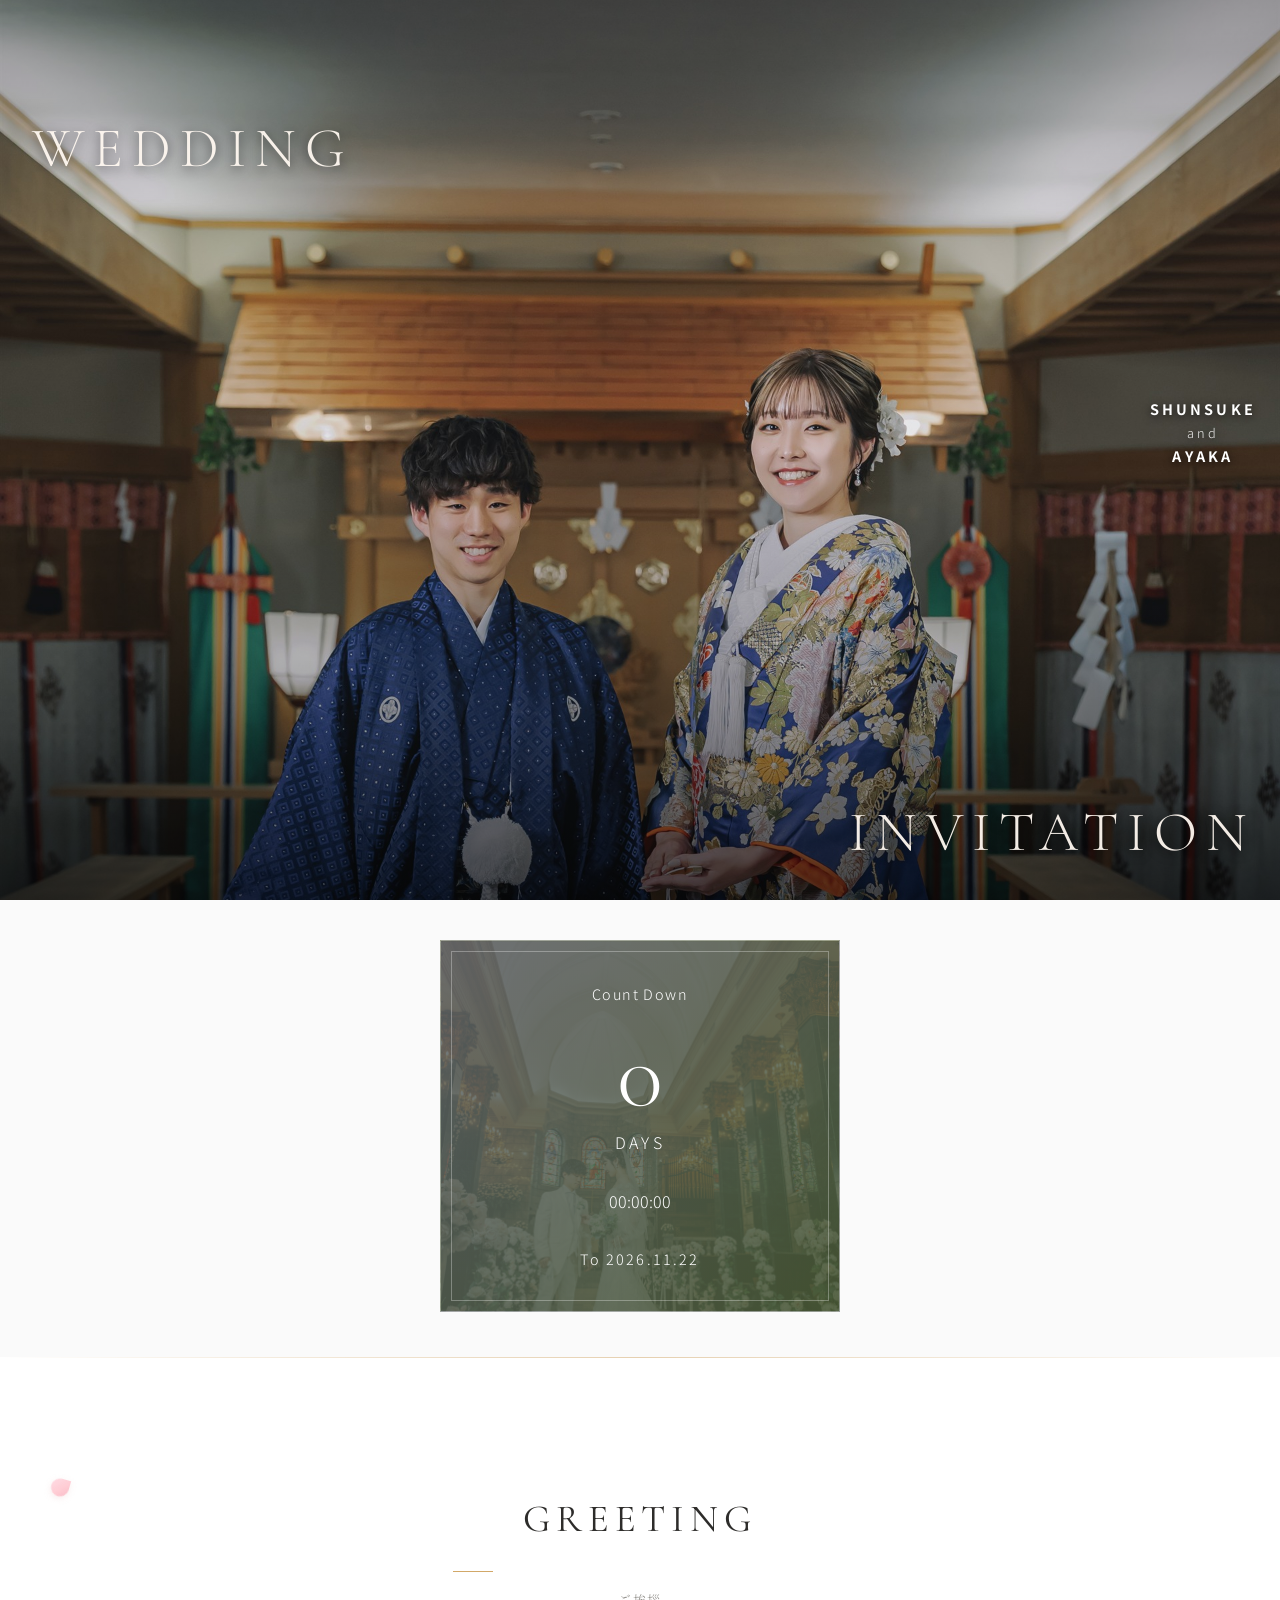
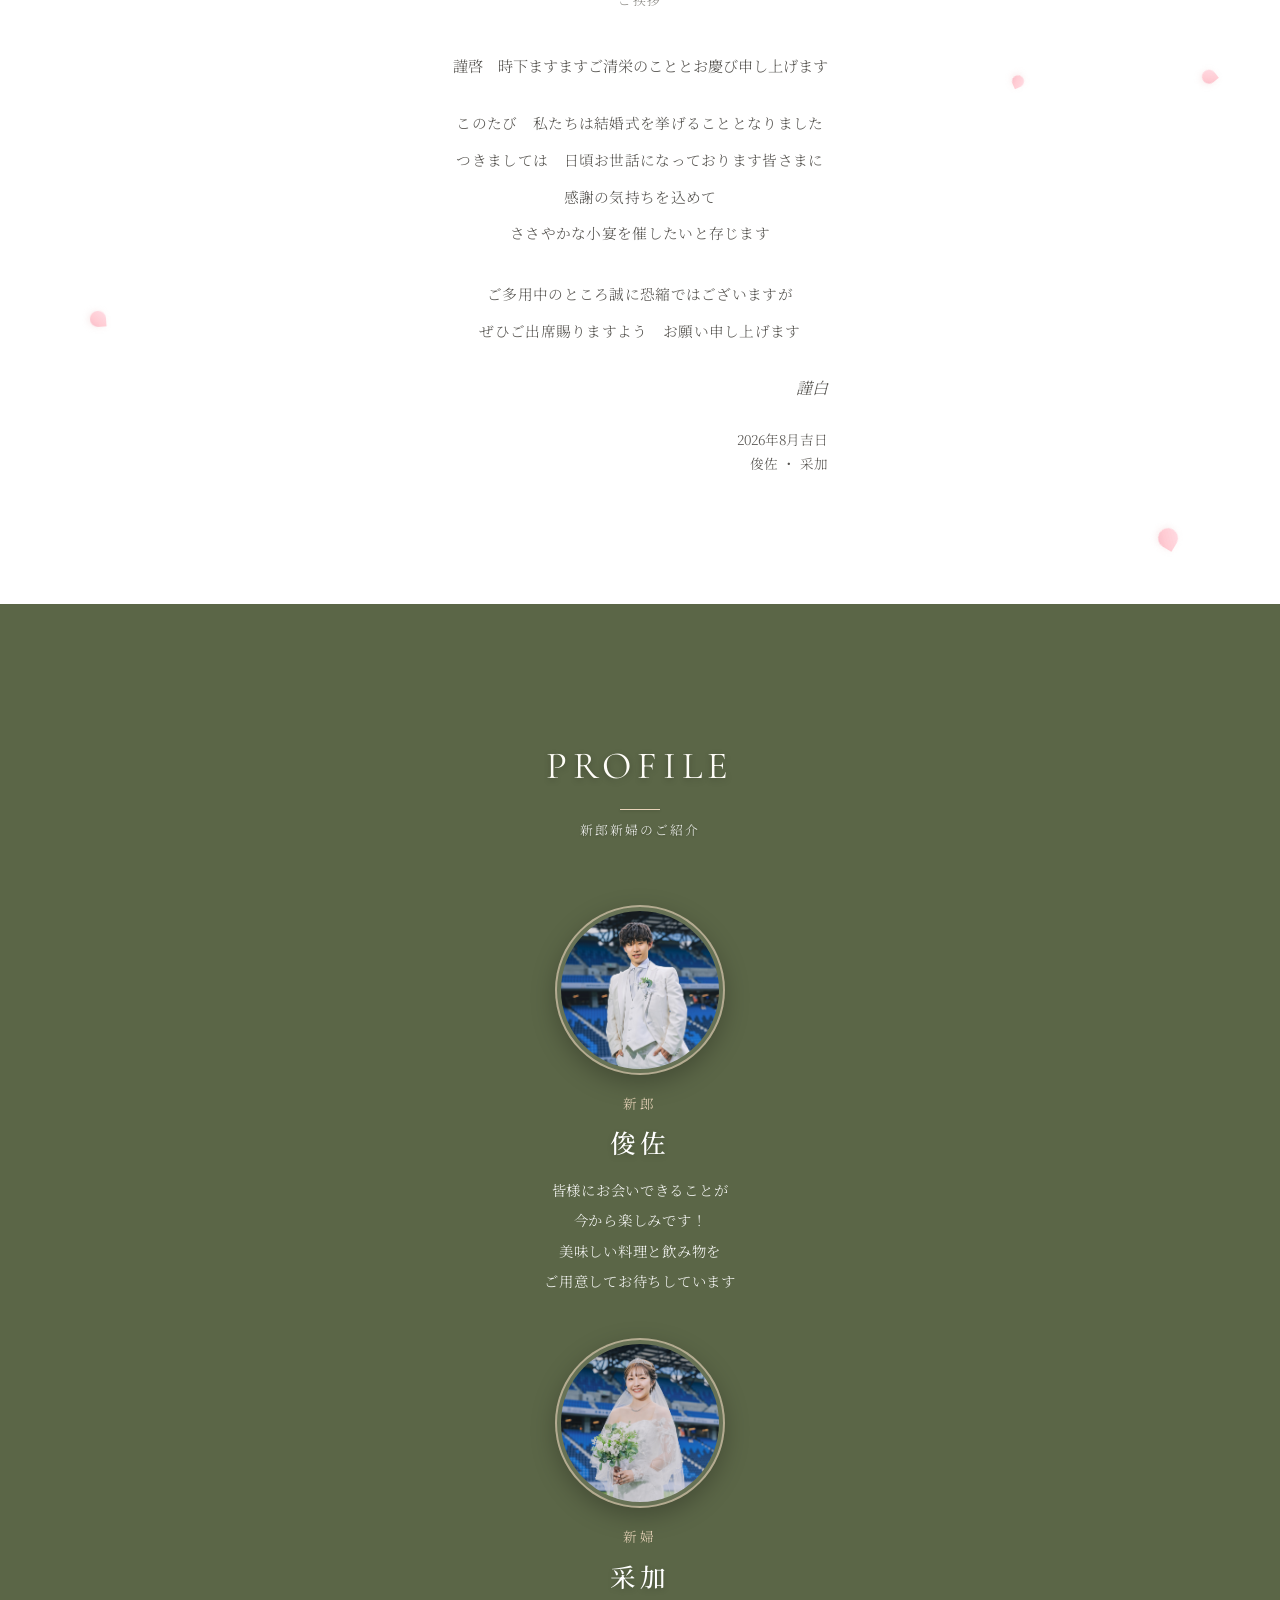
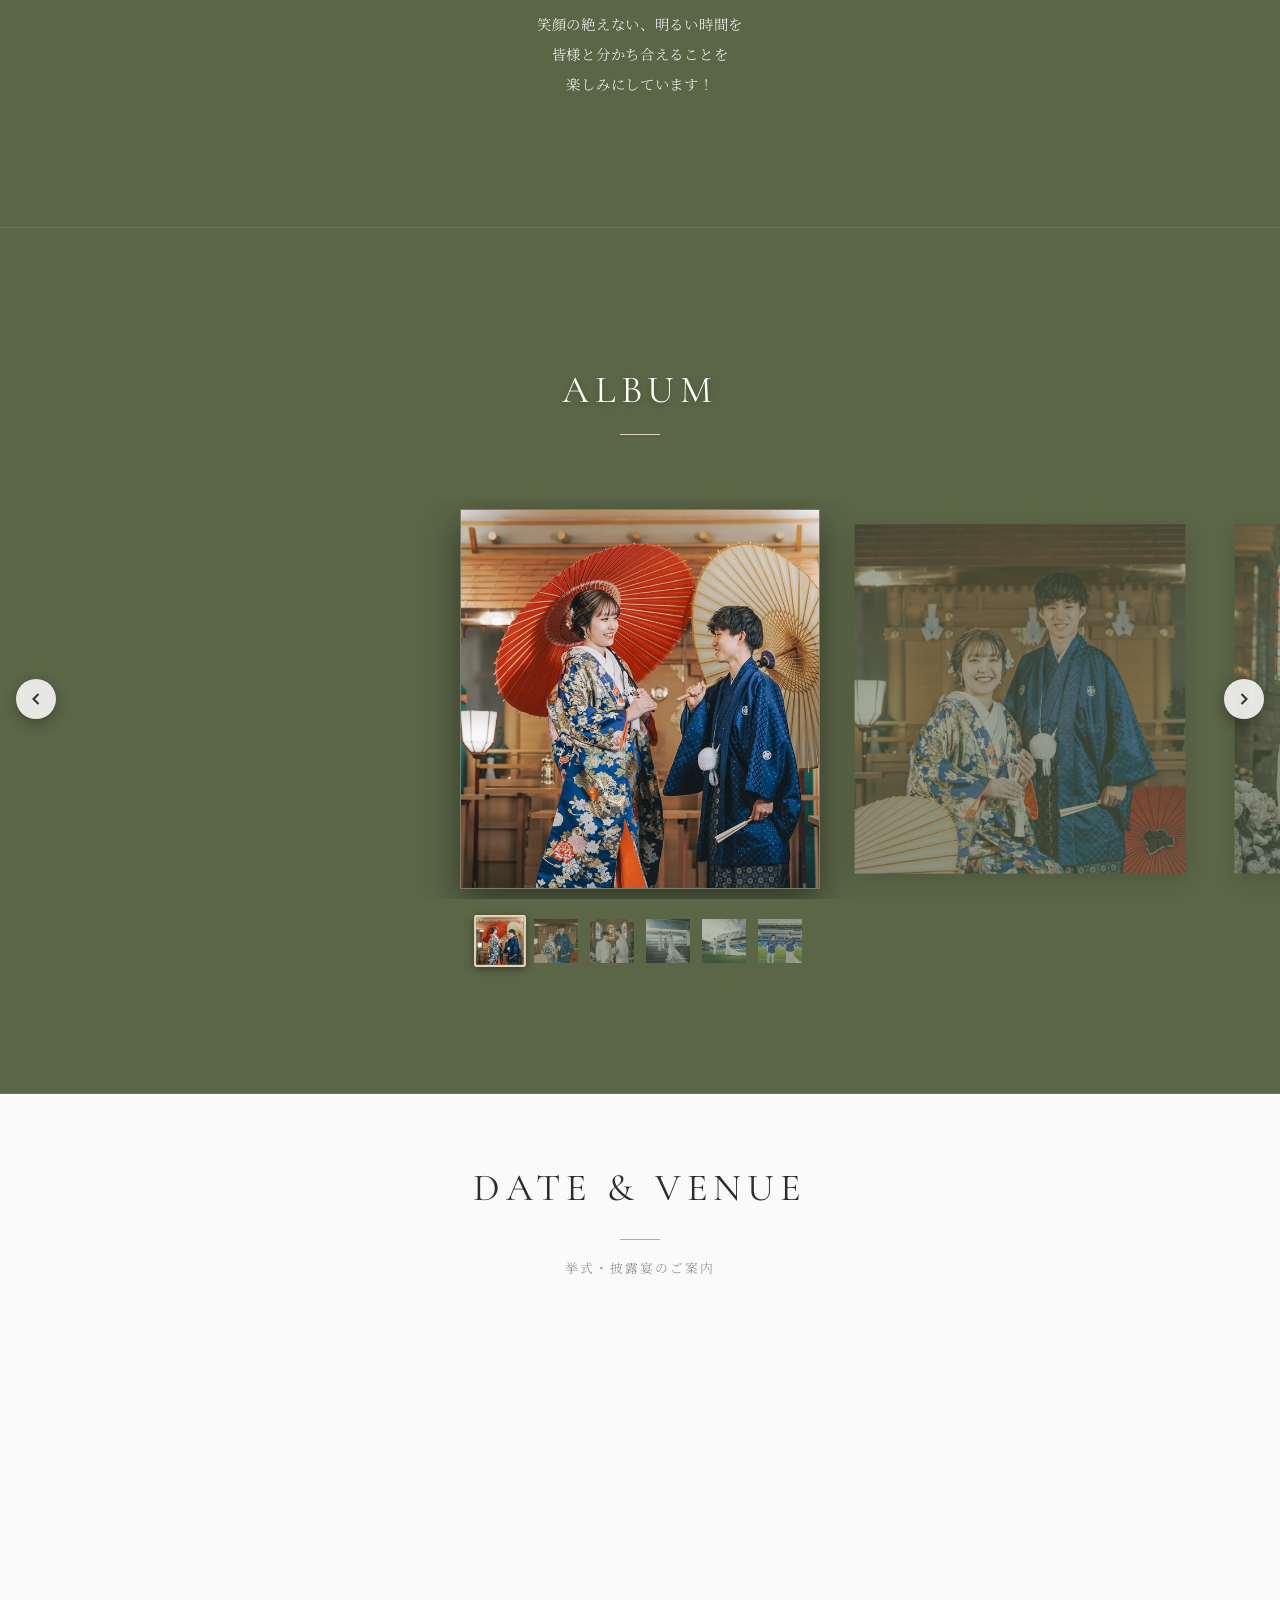
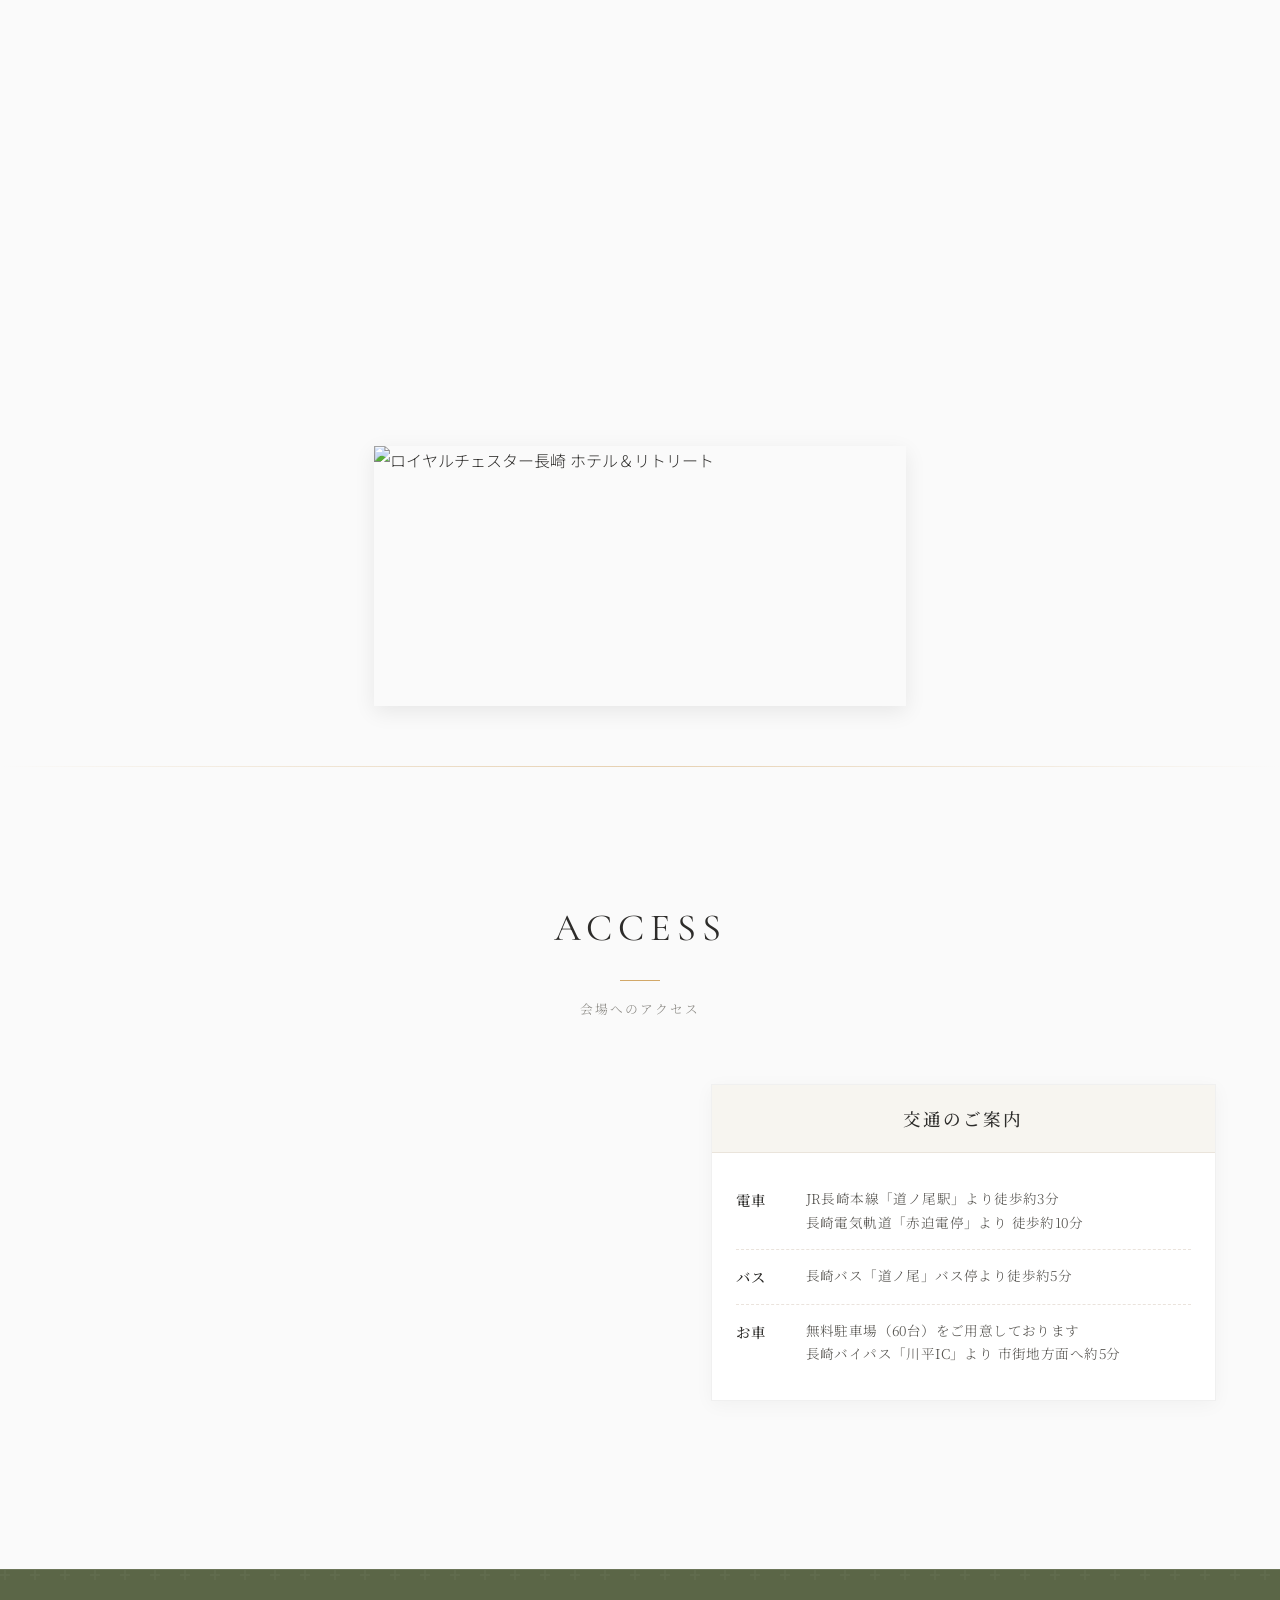
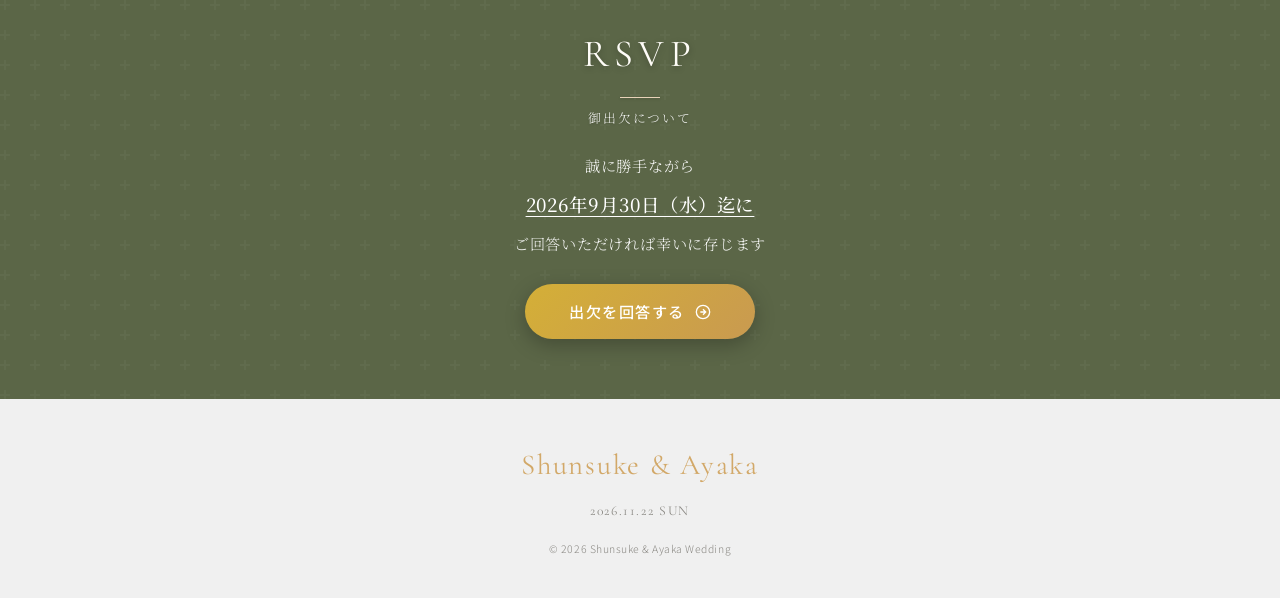
==== commit 53e98119: "GREETING（ご挨拶）の「感謝の気持ちを込めて」「ささやかな小宴を催したいと存じます」をそれぞれ1行ずつに改行調整" ====
--- a/index.html
+++ b/index.html
@@ -82,7 +82,8 @@
             <p class="greeting-paragraph">
               <span class="greeting-single-line">このたび　私たちは結婚式を挙げることとなりました</span><br>
               <span class="greeting-single-line">つきましては　日頃お世話になっております皆さまに</span><br>
-              <span class="greeting-single-line">感謝の気持ちを込めて　ささやかな小宴を催したいと存じます</span>
+              <span class="greeting-single-line">感謝の気持ちを込めて</span><br>
+              <span class="greeting-single-line">ささやかな小宴を催したいと存じます</span>
             </p>
             <p class="greeting-paragraph">
               <span class="greeting-single-line">ご多用中のところ誠に恐縮ではございますが</span><br>
--- a/style.css
+++ b/style.css
@@ -1747,46 +1747,51 @@
   display: block;
 }
 
-/* Info Card (Date & Venue legacy fallback) */
+/* Info Card (Date & Venue / Access) */
 .info-card {
   background: var(--color-white);
   border-radius: 0 !important;
-  box-shadow: var(--shadow-card);
+  box-shadow: 0 4px 18px rgba(0, 0, 0, 0.04);
   overflow: hidden;
-  border: 1px solid rgba(201, 169, 110, 0.08);
+  border: 1px solid rgba(0, 0, 0, 0.06);
 }
 .info-card__header {
-  background: var(--color-sage-light);
-  padding: 20px 24px;
-  border-bottom: 1px solid var(--color-cream-dark);
+  background: #F7F5F0;
+  padding: 18px 24px;
+  border-bottom: 1px solid rgba(196, 176, 154, 0.25);
 }
 .info-card__title {
   font-family: var(--font-serif-jp);
   font-size: 1.1rem;
   font-weight: 500;
-  color: var(--color-sage-dark);
+  color: var(--color-brown);
+  letter-spacing: 0.12em;
   text-align: center;
 }
 .info-card__body {
-  padding: 24px;
+  padding: 20px 24px;
 }
 .info-card__row {
   display: flex;
-  padding: 16px 0;
-  border-bottom: 1px dashed var(--color-cream-dark);
+  padding: 14px 0;
+  border-bottom: 1px dashed rgba(196, 176, 154, 0.35);
+  font-family: var(--font-serif-jp);
 }
 .info-card__label {
-  flex: 0 0 80px;
-  font-family: var(--font-sans-jp);
-  font-size: 0.85rem;
+  flex: 0 0 70px;
+  font-family: var(--font-serif-jp);
+  font-size: 0.9rem;
   font-weight: 500;
-  color: var(--color-brown-light);
+  color: var(--color-brown);
+  letter-spacing: 0.08em;
 }
 .info-card__value {
   flex: 1;
-  font-size: 0.95rem;
-  color: var(--color-brown);
-  line-height: 1.6;
+  font-family: var(--font-serif-jp);
+  font-size: 0.88rem;
+  color: var(--color-brown-medium);
+  line-height: 1.75;
+  letter-spacing: 0.03em;
 }
 
 /* Access Section */
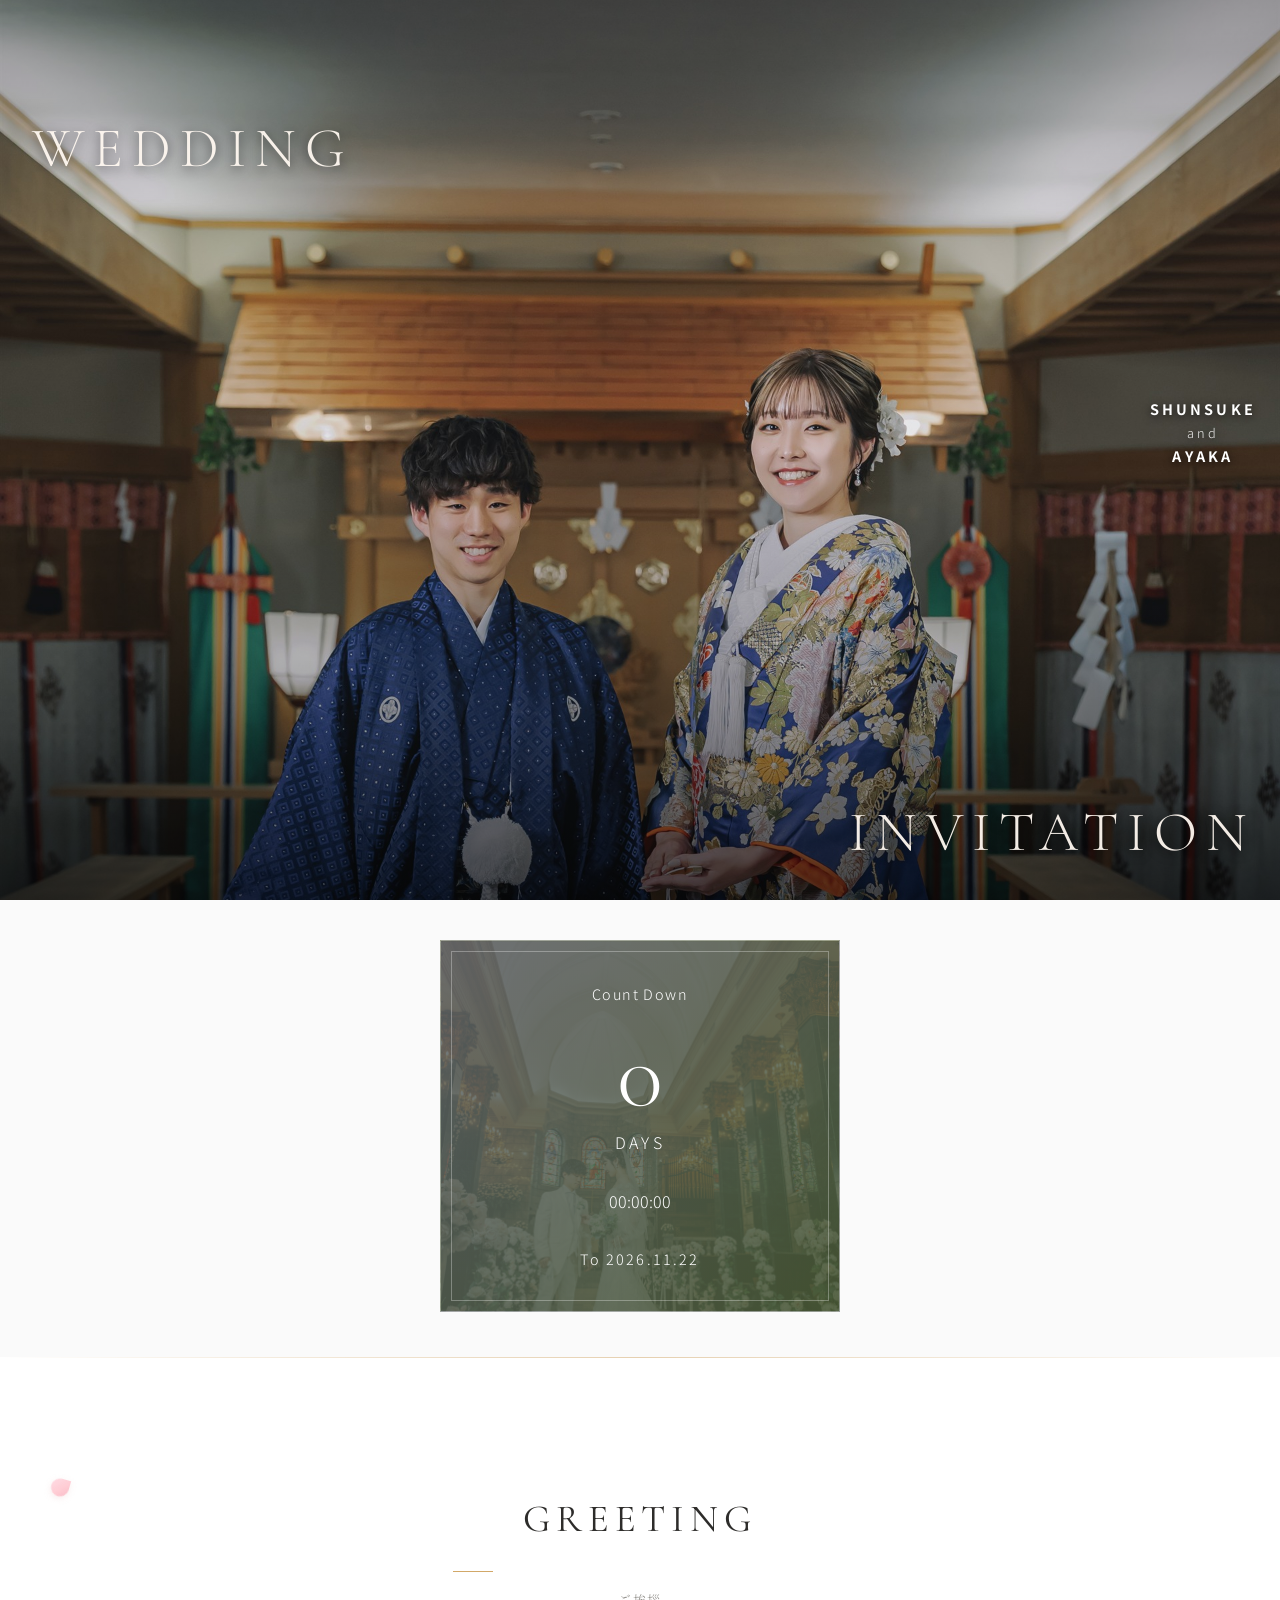
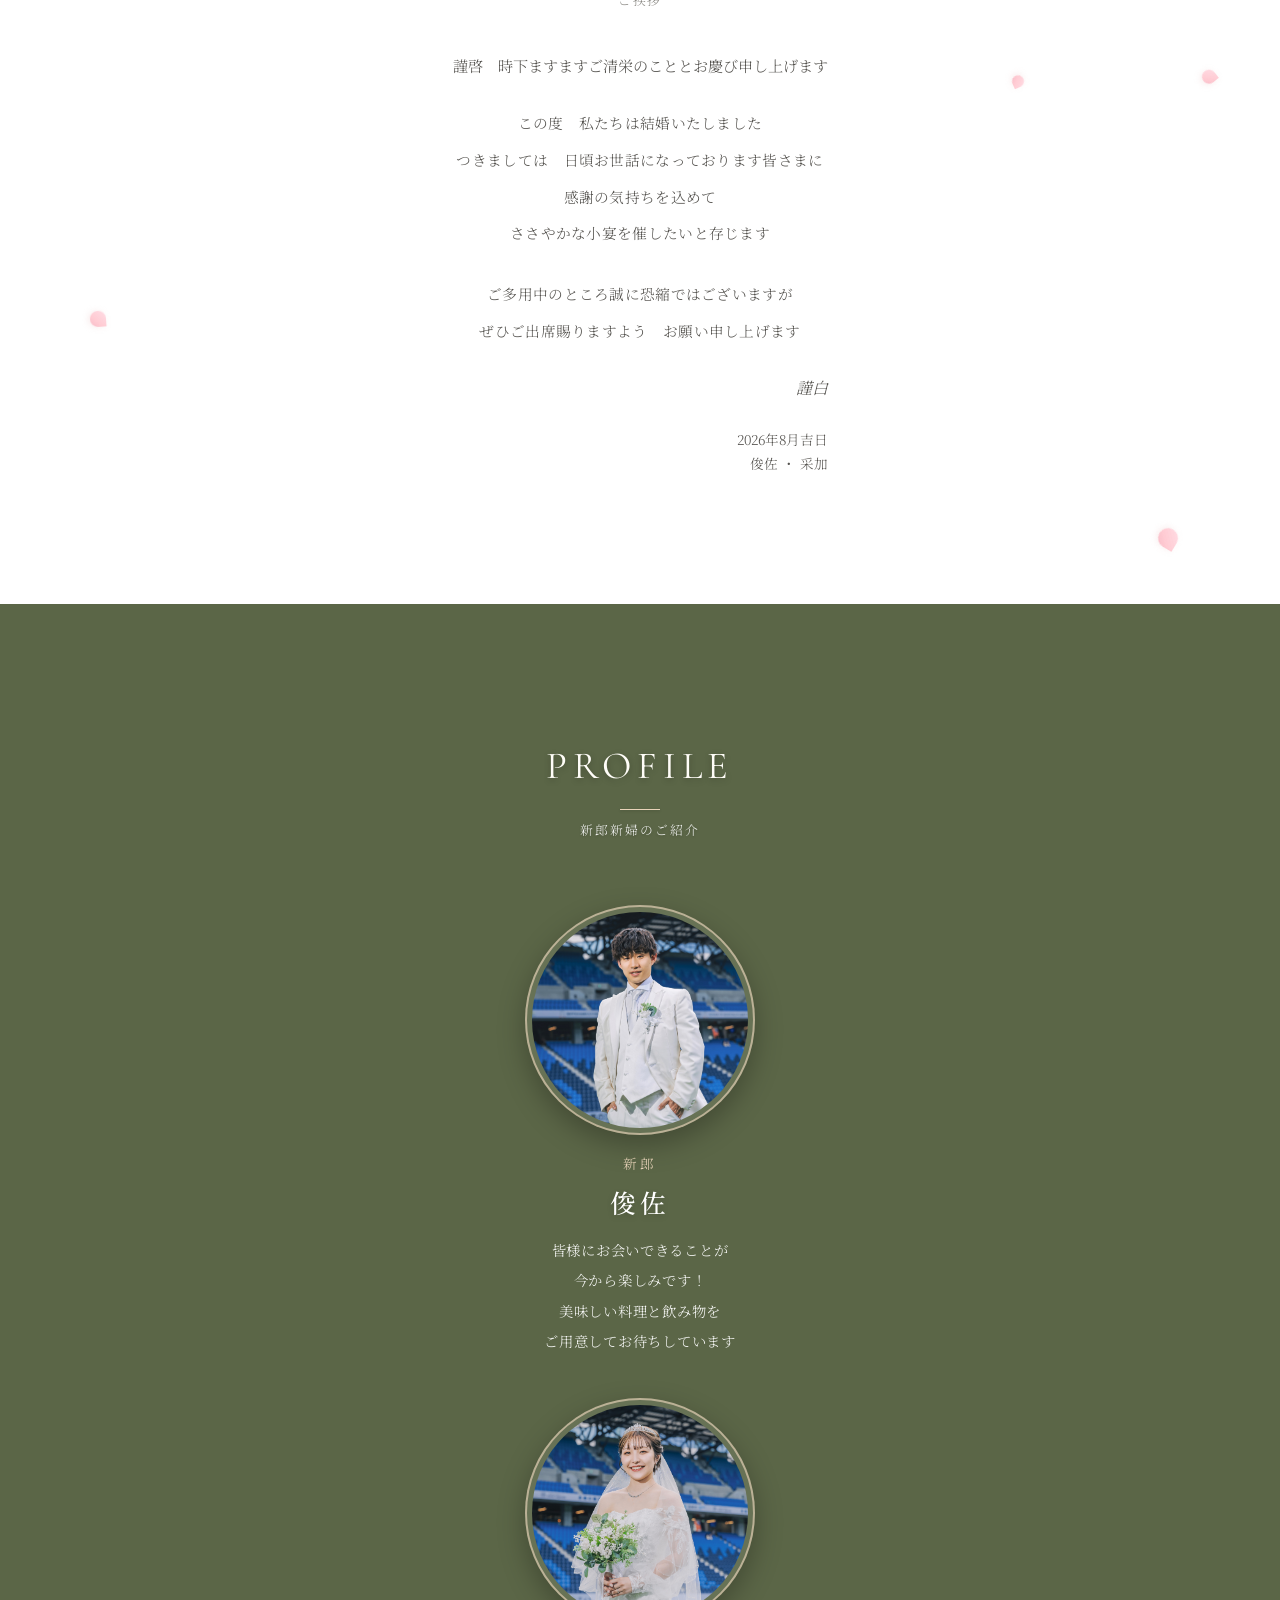
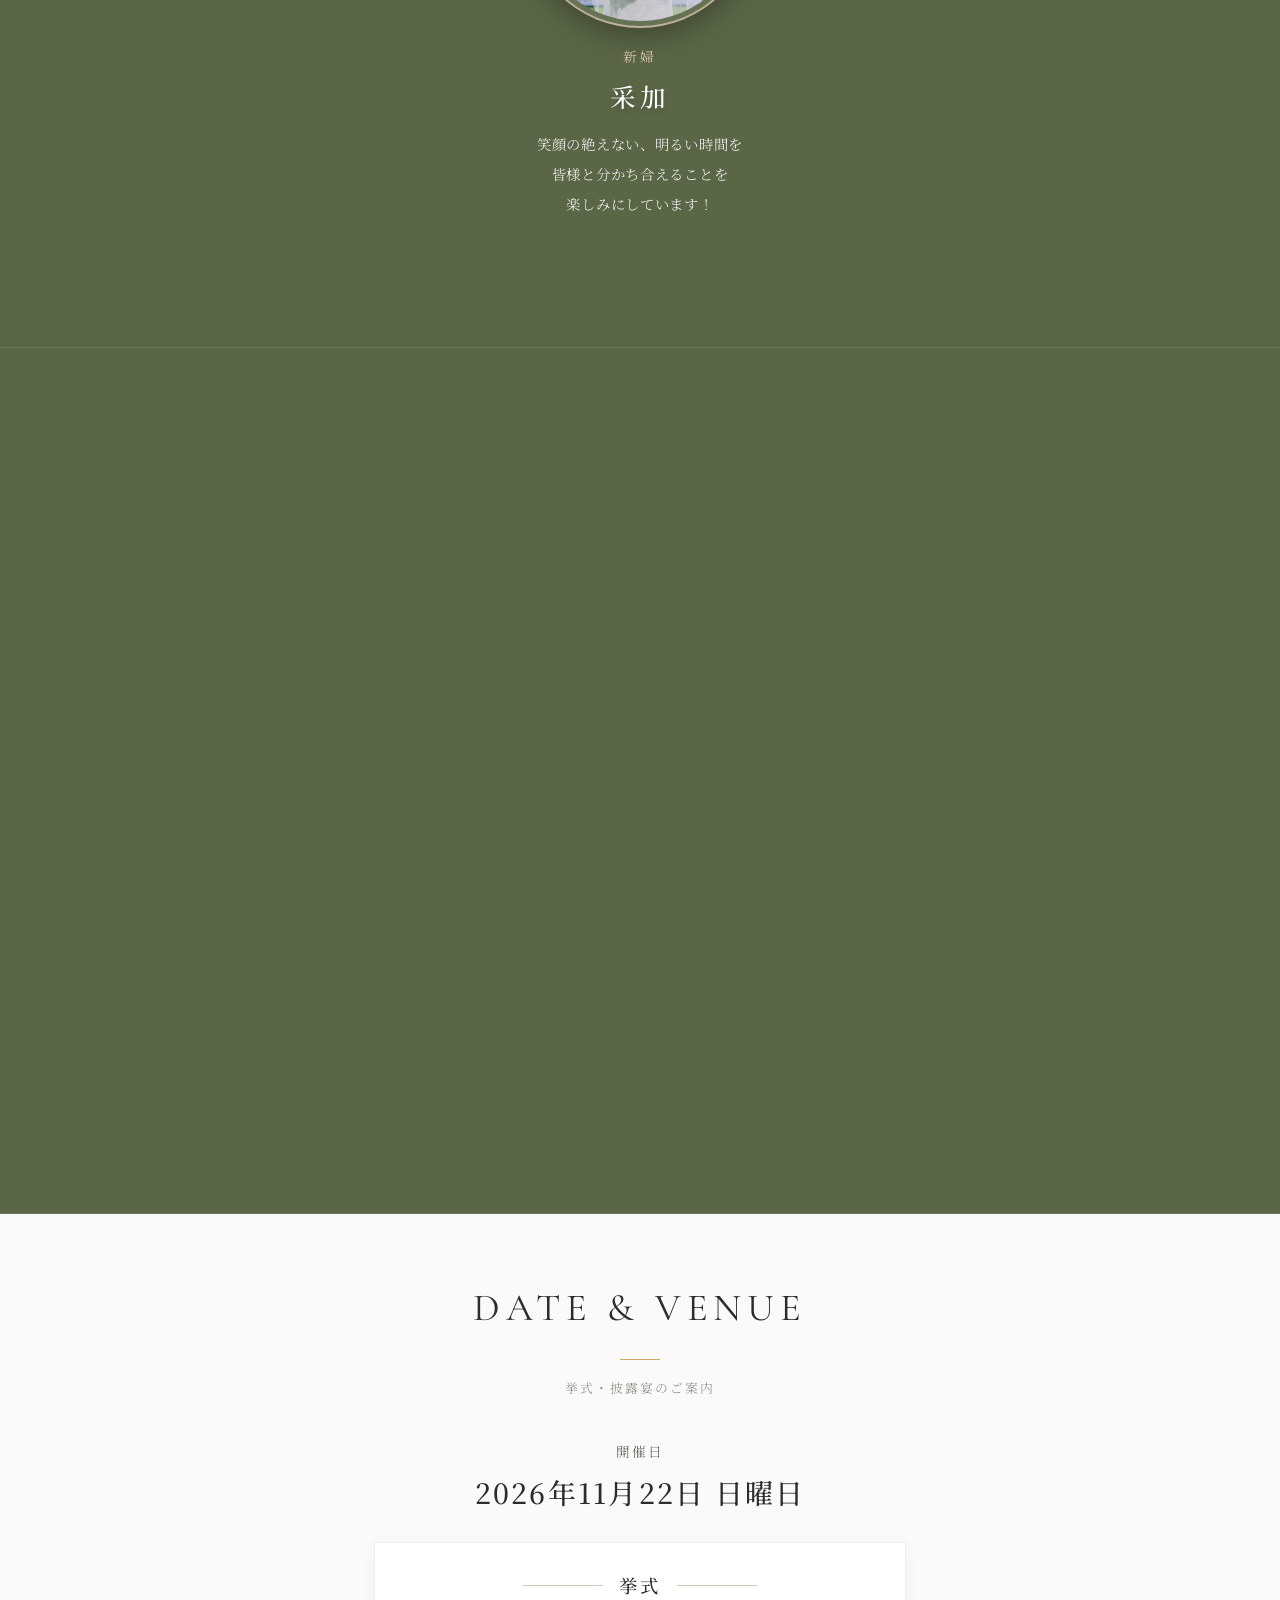
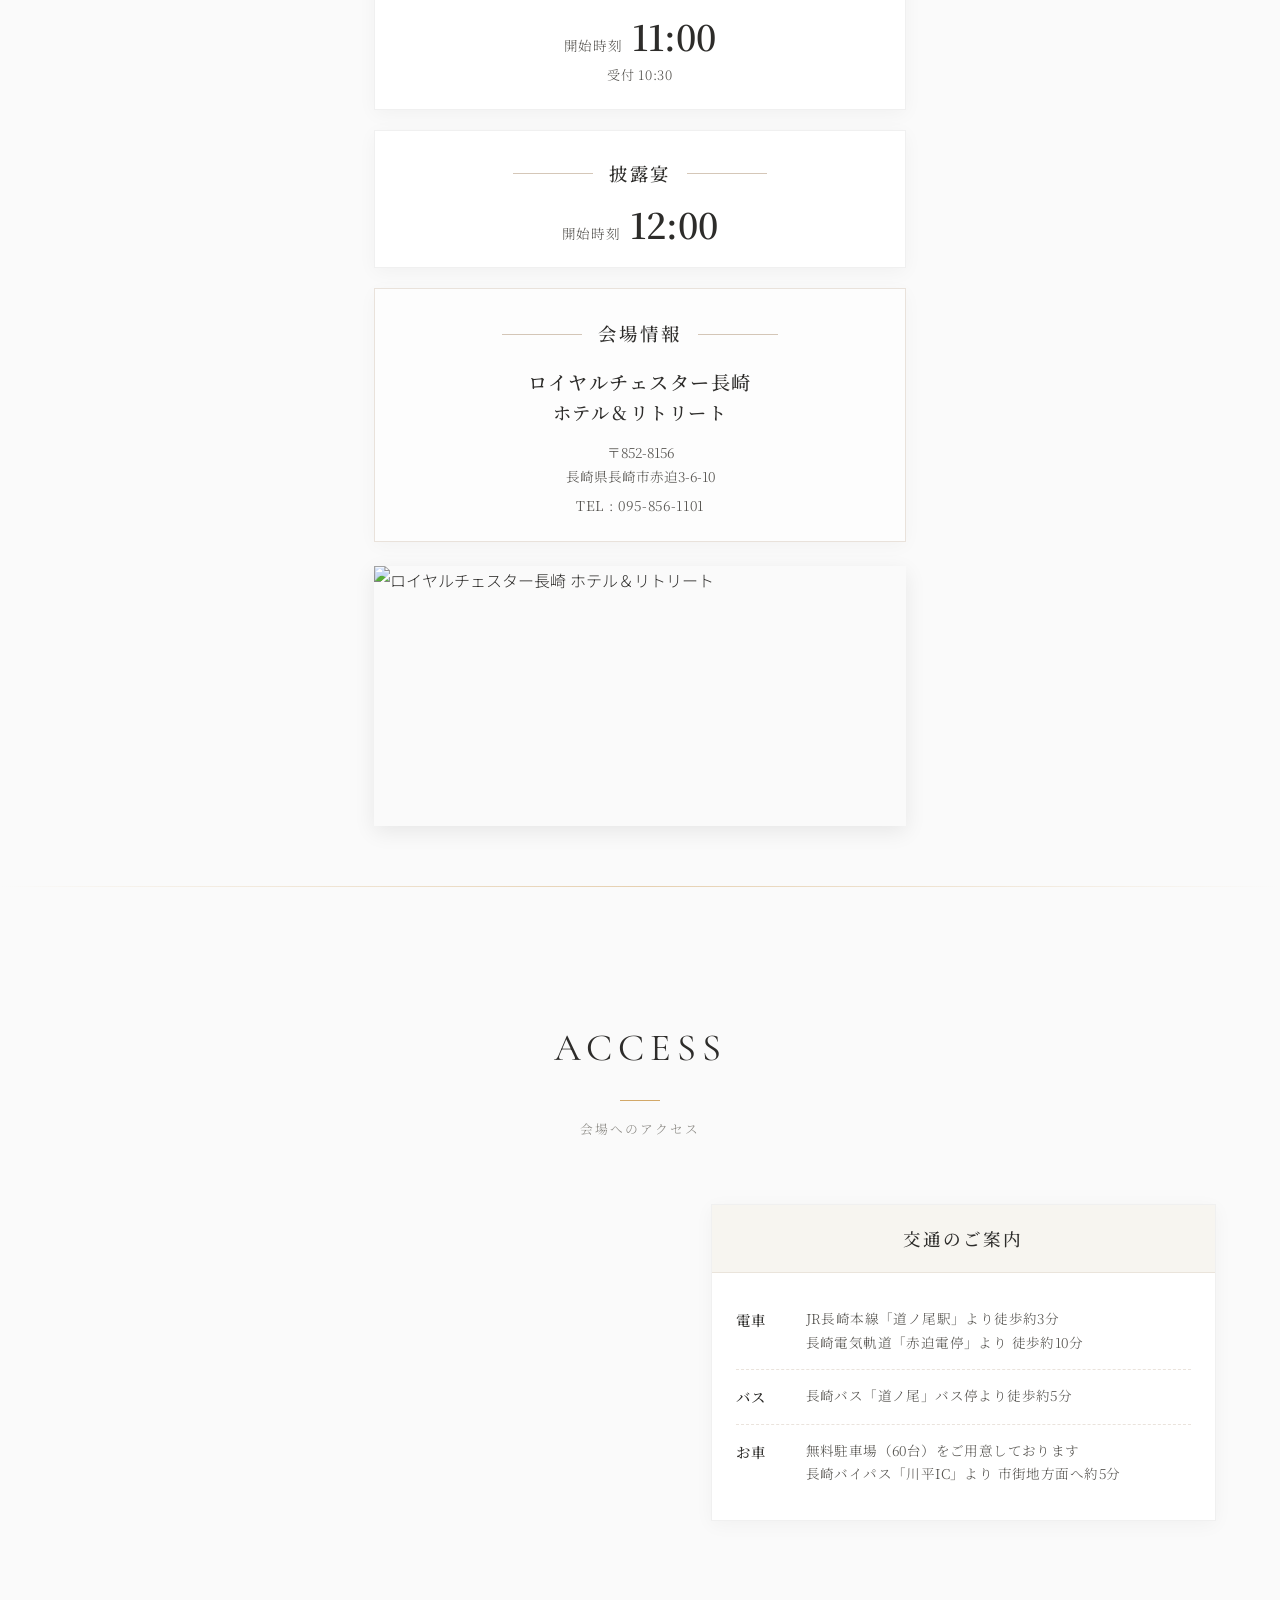
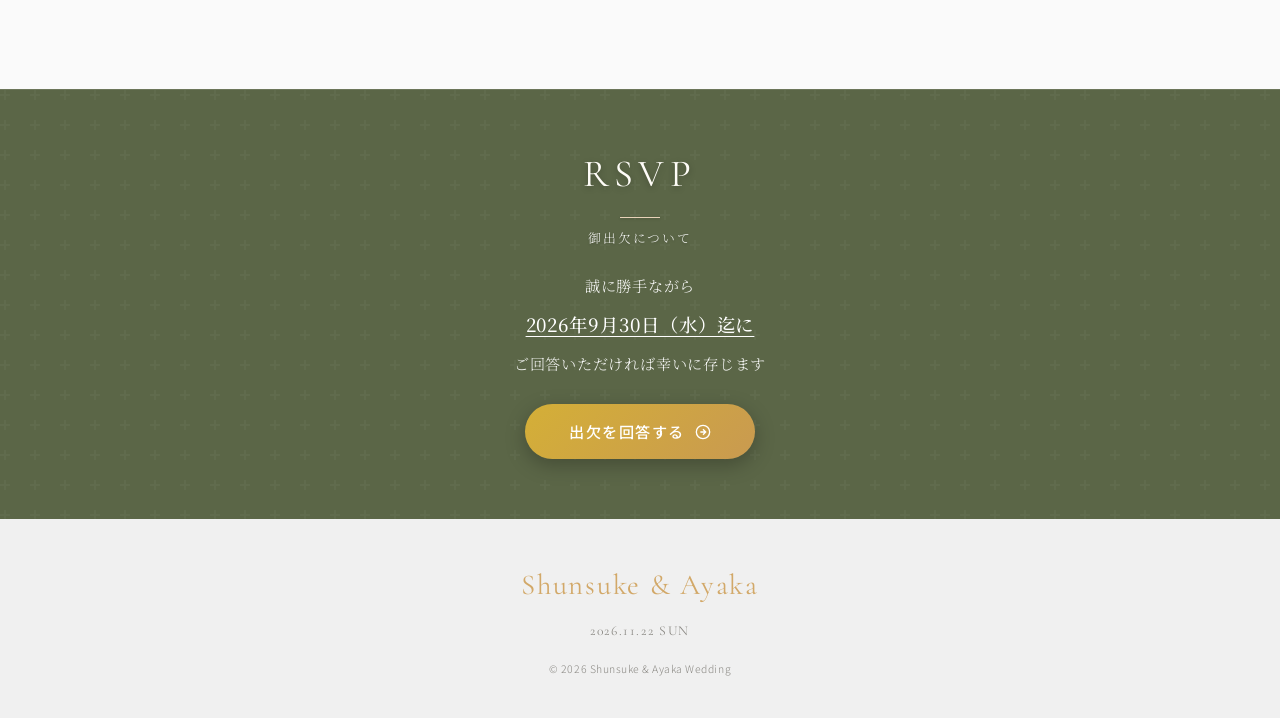
==== commit cbf07e49: "ご挨拶（GREETING）の文言を「この度　私たちは結婚いたしました」に変更" ====
--- a/index.html
+++ b/index.html
@@ -80,7 +80,7 @@
               謹啓　時下ますますご清栄のこととお慶び申し上げます
             </p>
             <p class="greeting-paragraph">
-              <span class="greeting-single-line">このたび　私たちは結婚式を挙げることとなりました</span><br>
+              <span class="greeting-single-line">この度　私たちは結婚いたしました</span><br>
               <span class="greeting-single-line">つきましては　日頃お世話になっております皆さまに</span><br>
               <span class="greeting-single-line">感謝の気持ちを込めて</span><br>
               <span class="greeting-single-line">ささやかな小宴を催したいと存じます</span>
--- a/style.css
+++ b/style.css
@@ -1914,15 +1914,15 @@
 }
 
 .profile-item__photo-ring {
-  width: 170px;
-  height: 170px;
+  width: 230px;
+  height: 230px;
   border-radius: 50%;
-  padding: 4px;
-  border: 2px solid rgba(232, 211, 185, 0.6);
+  padding: 5px;
+  border: 2px solid rgba(232, 211, 185, 0.65);
   display: flex;
   align-items: center;
   justify-content: center;
-  box-shadow: 0 8px 24px rgba(0, 0, 0, 0.25);
+  box-shadow: 0 10px 28px rgba(0, 0, 0, 0.28);
   background: rgba(255, 255, 255, 0.08);
 }
 
@@ -2184,8 +2184,8 @@
 
 @media (max-width: 768px) {
   .profile-item__photo-ring {
-    width: 155px;
-    height: 155px;
+    width: 210px;
+    height: 210px;
   }
   
   .album-slider__slide {
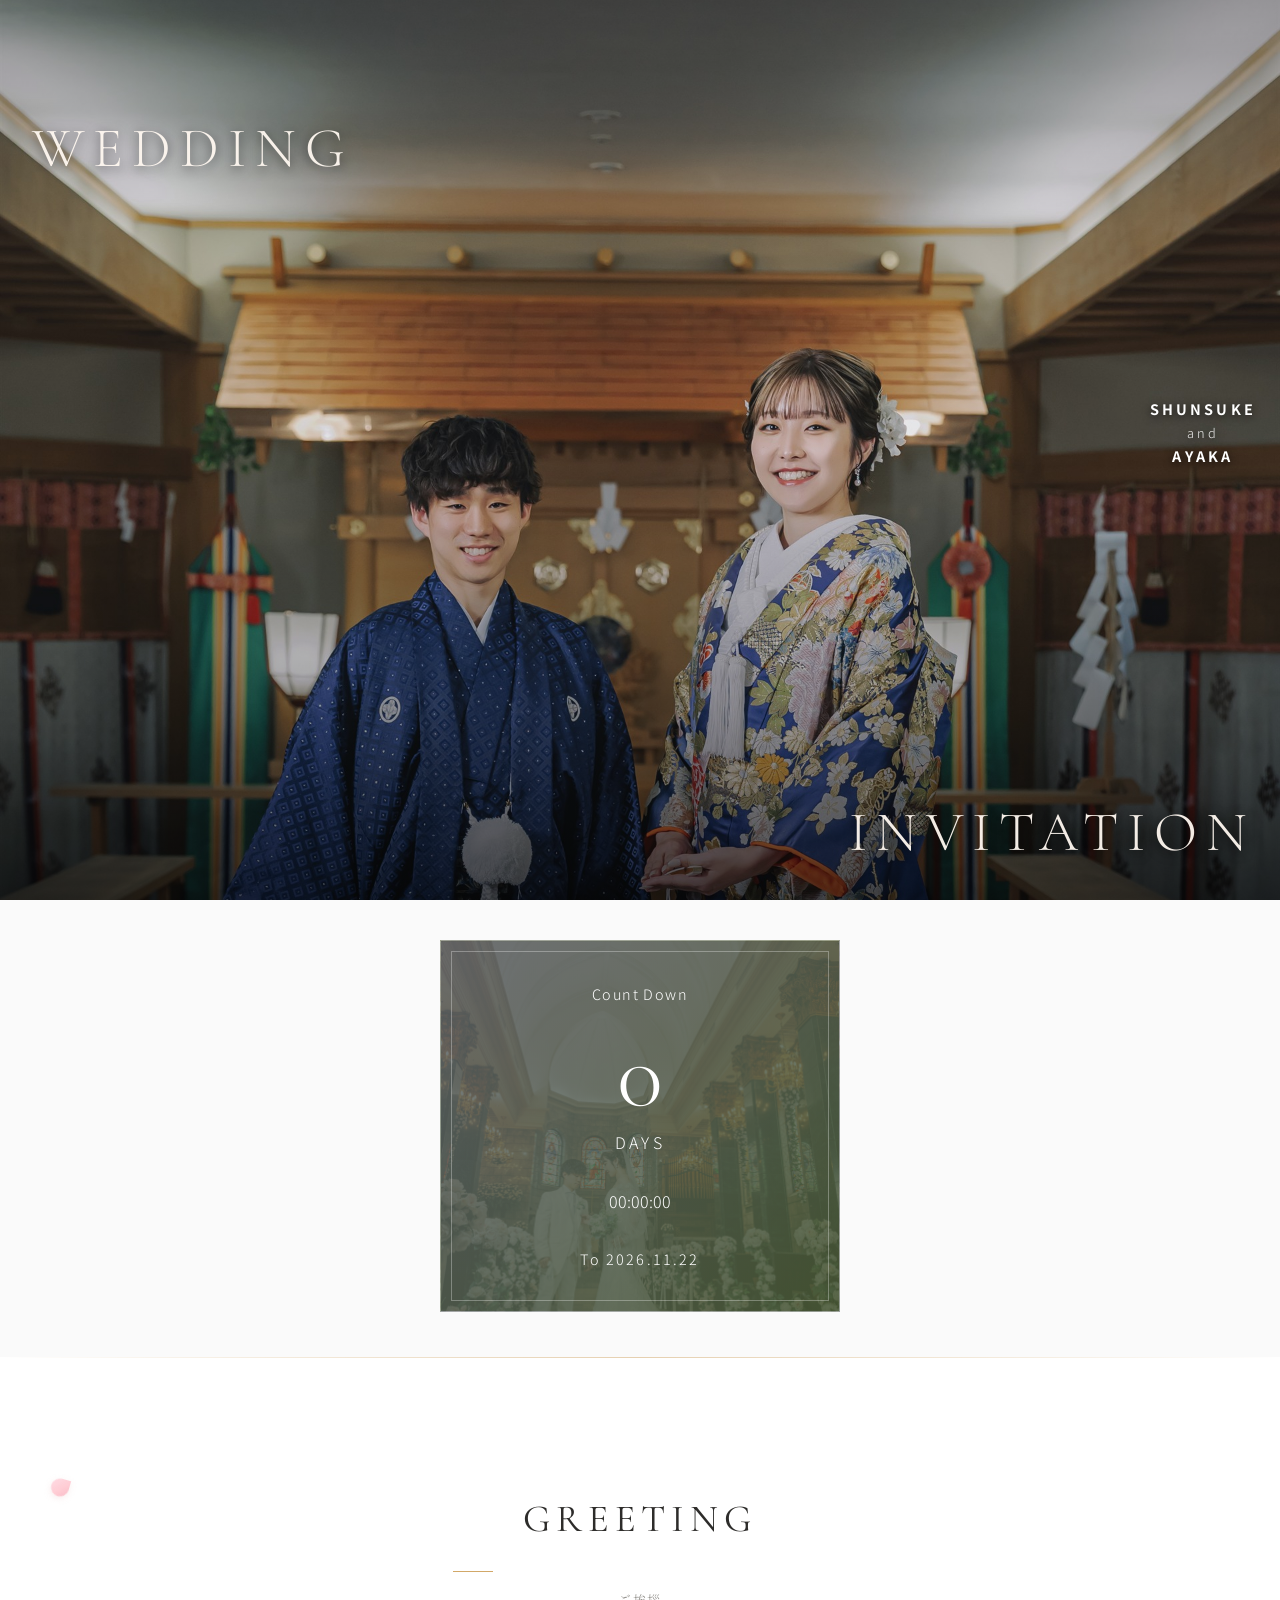
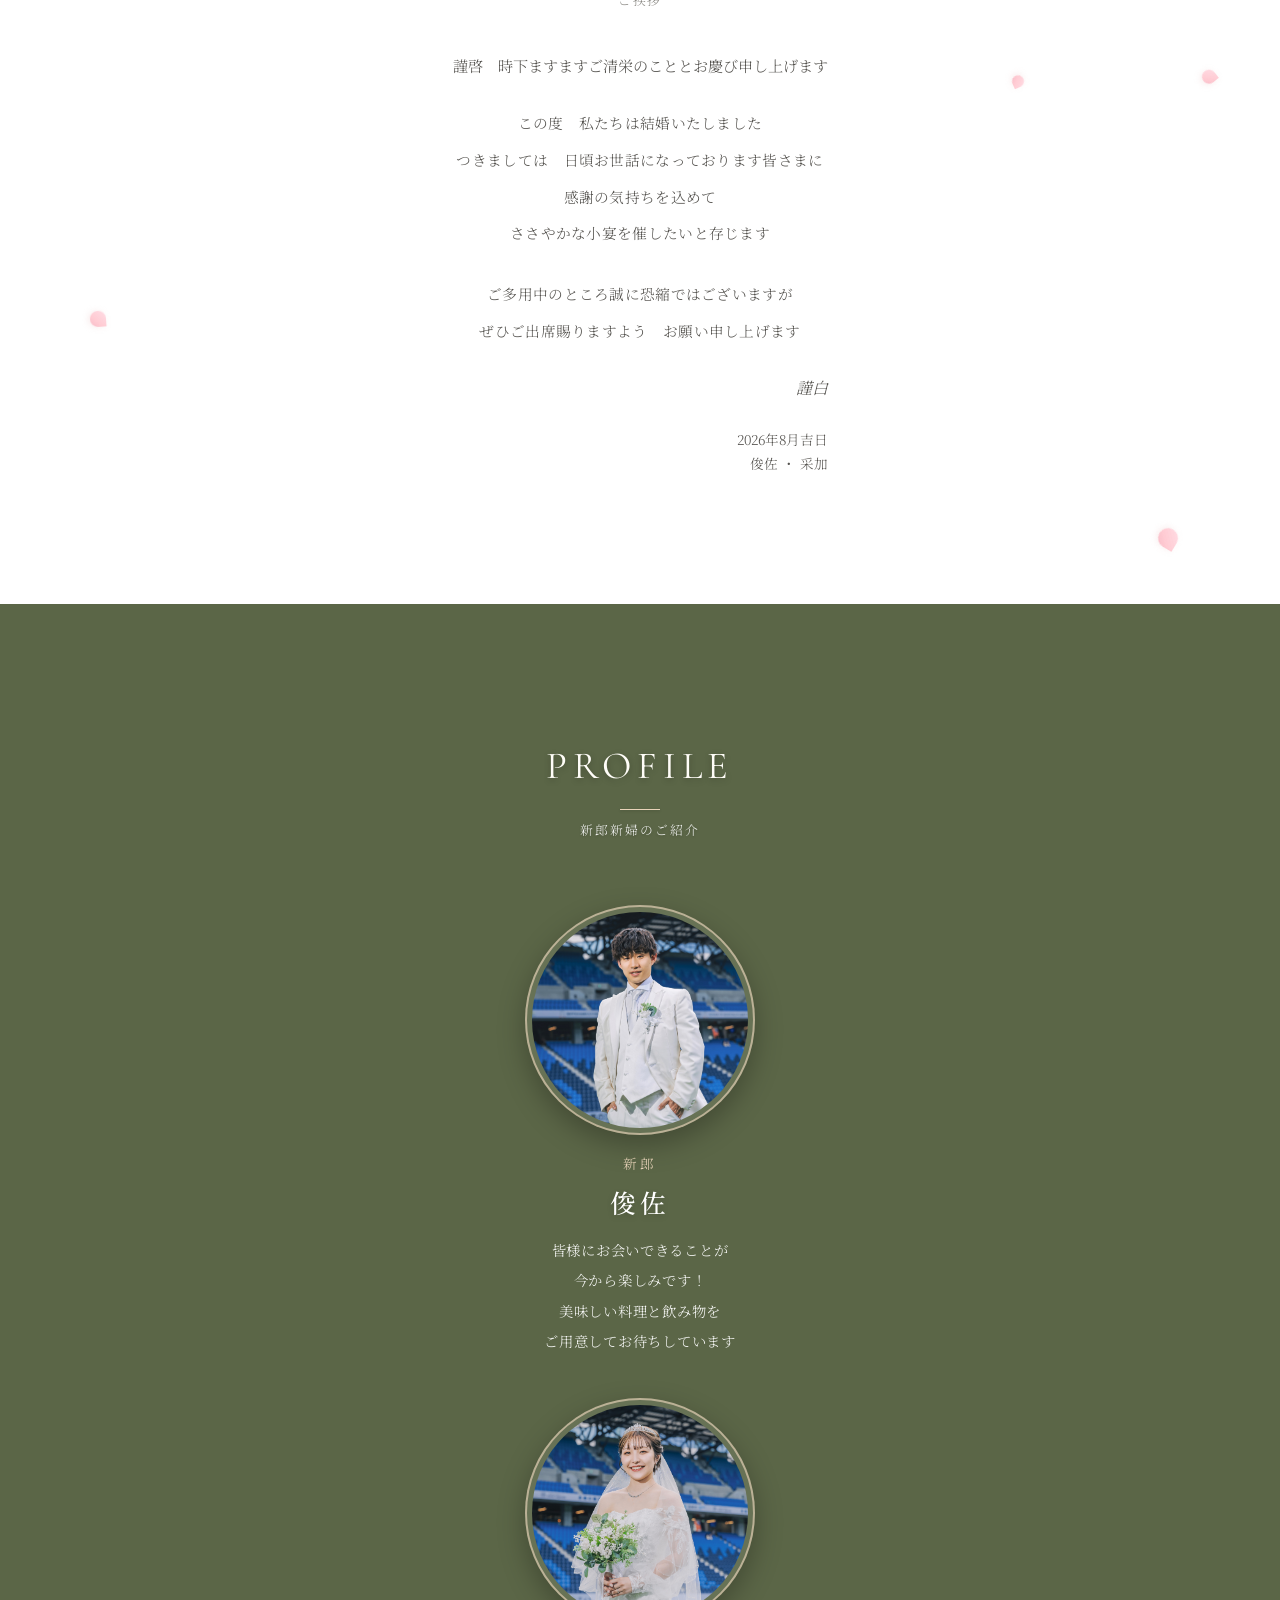
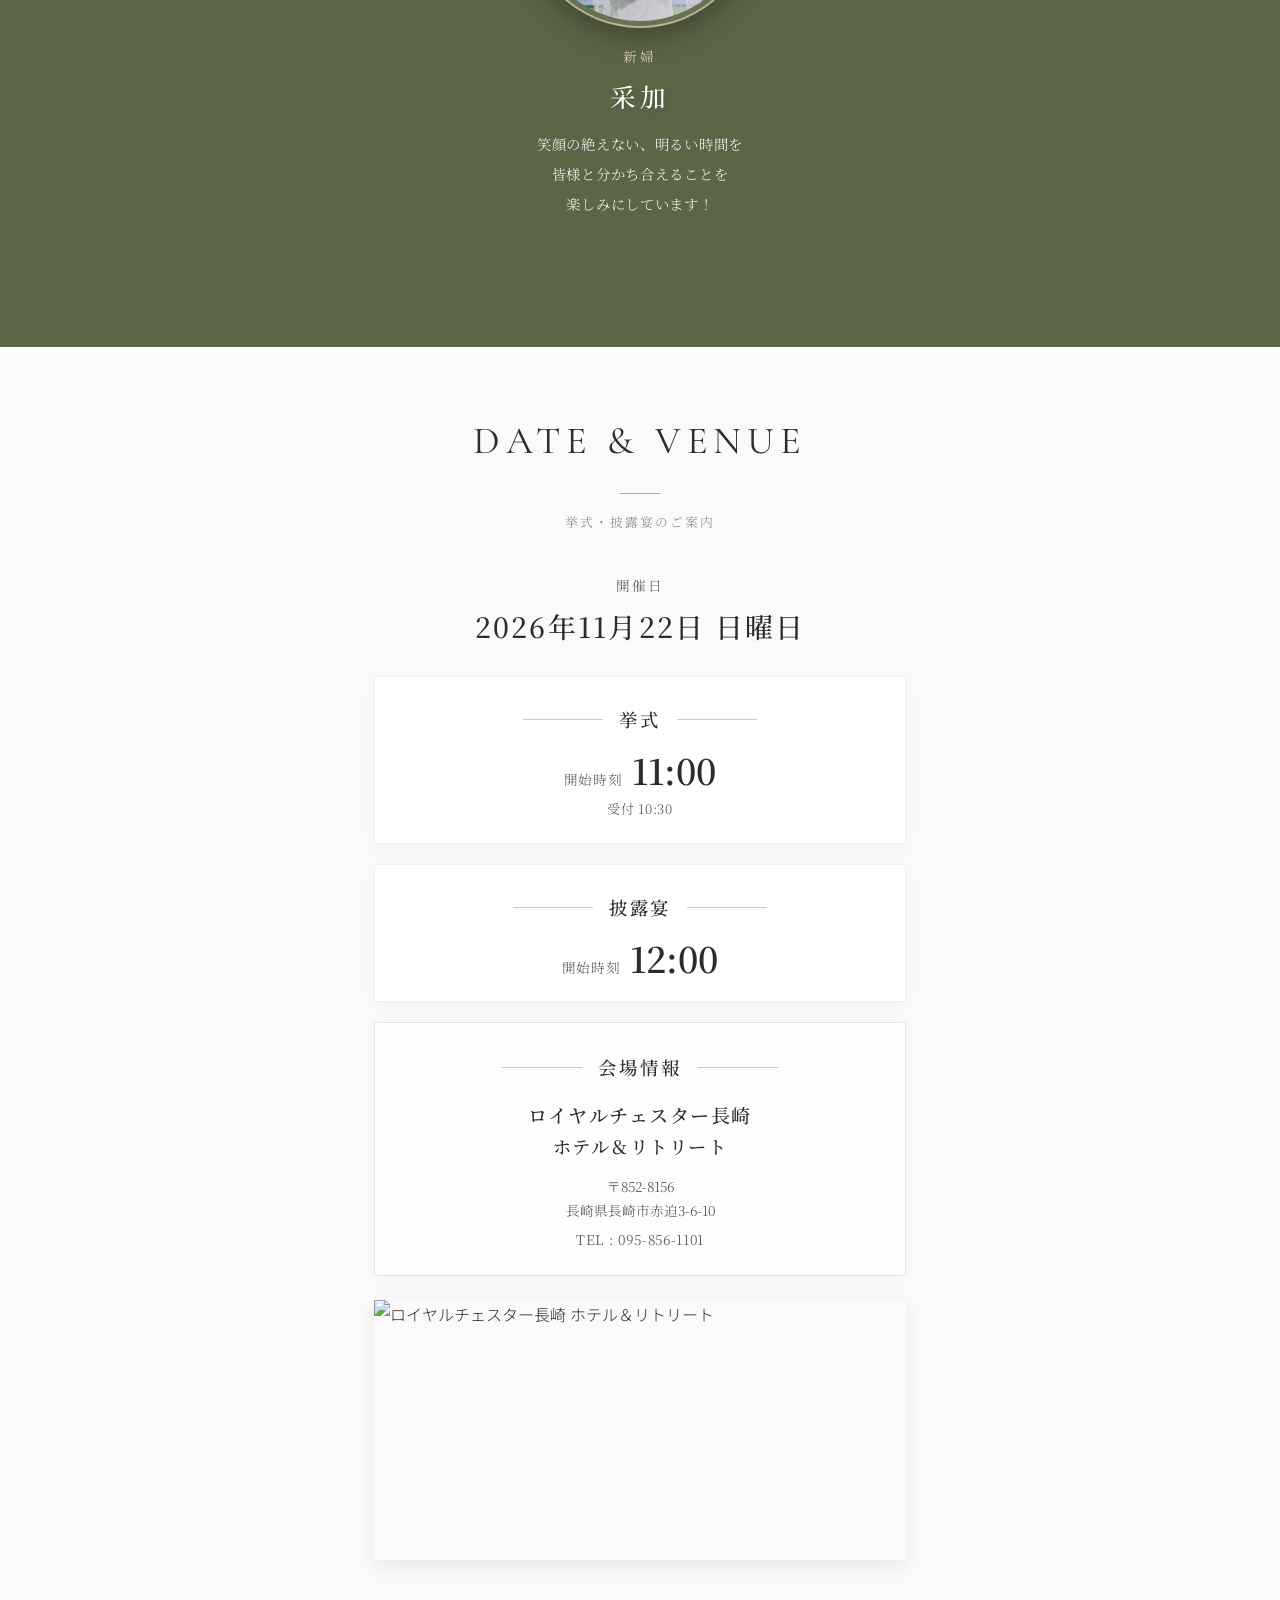
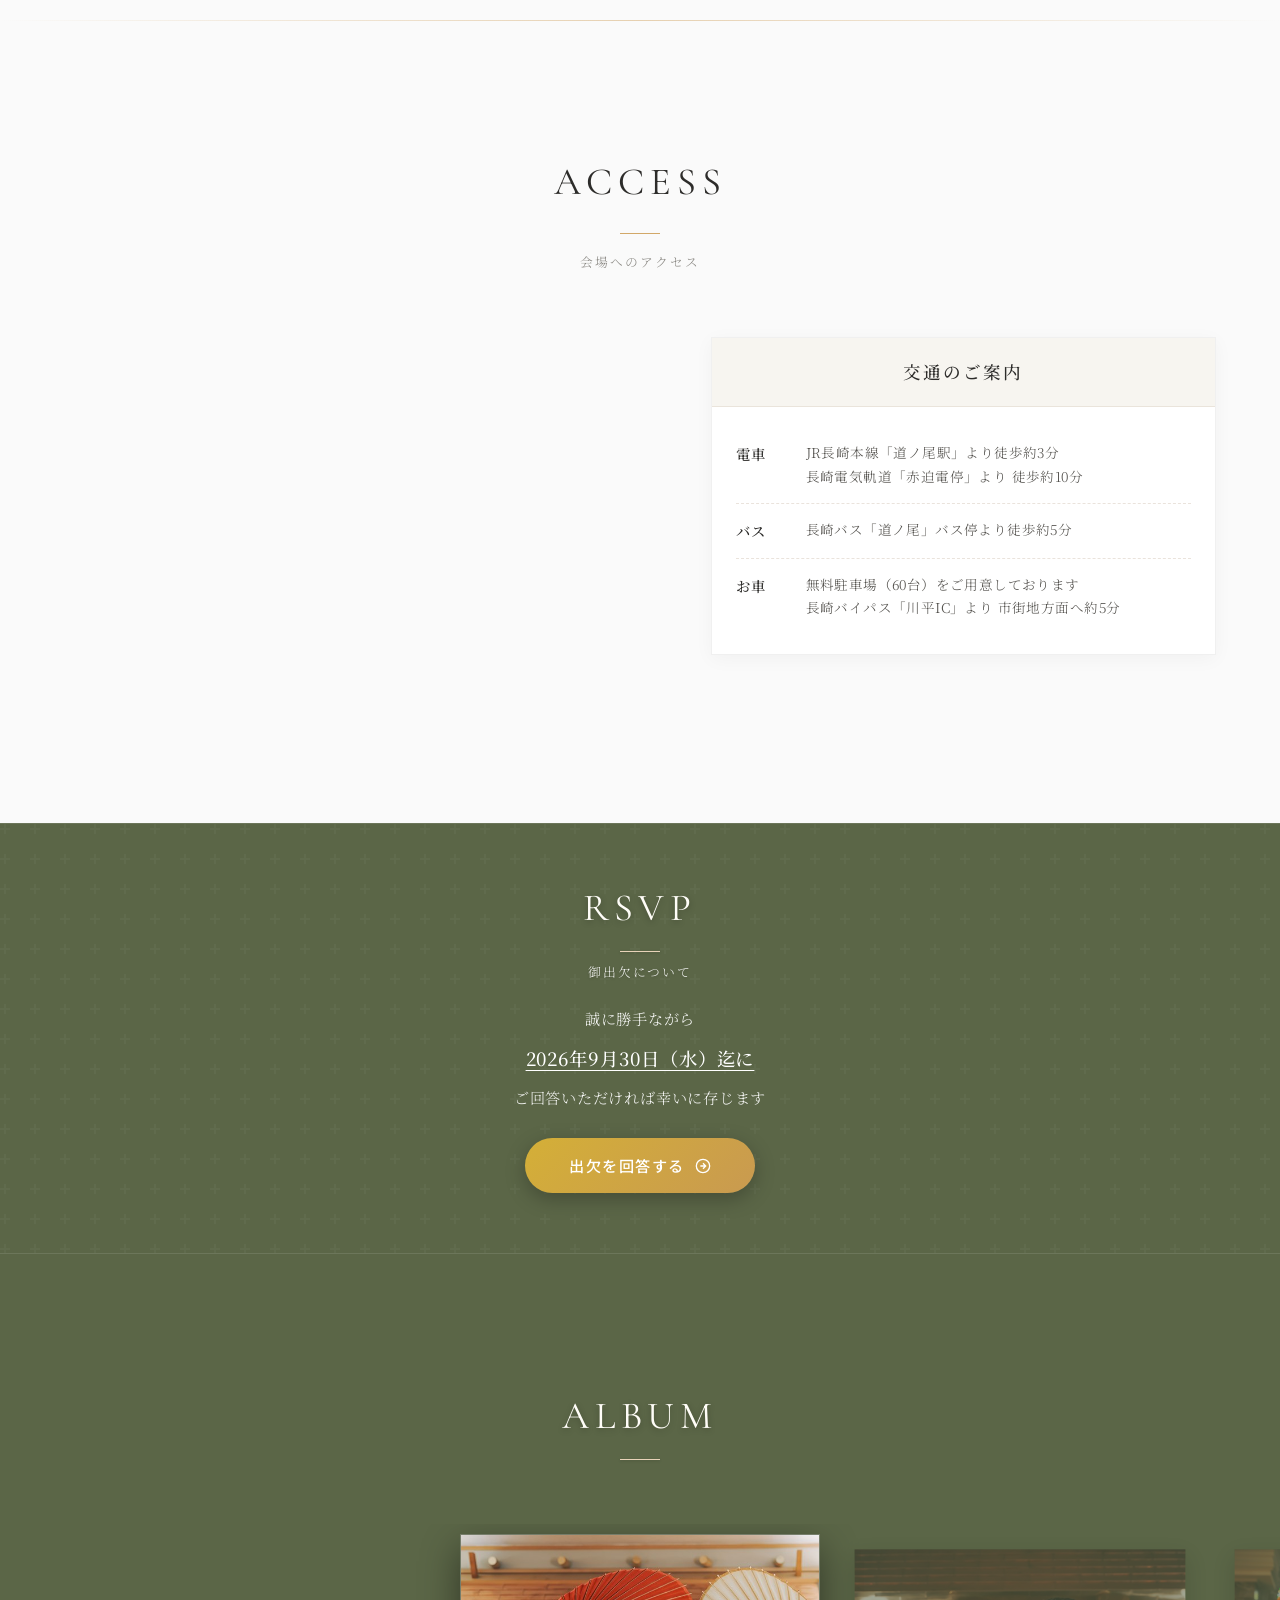
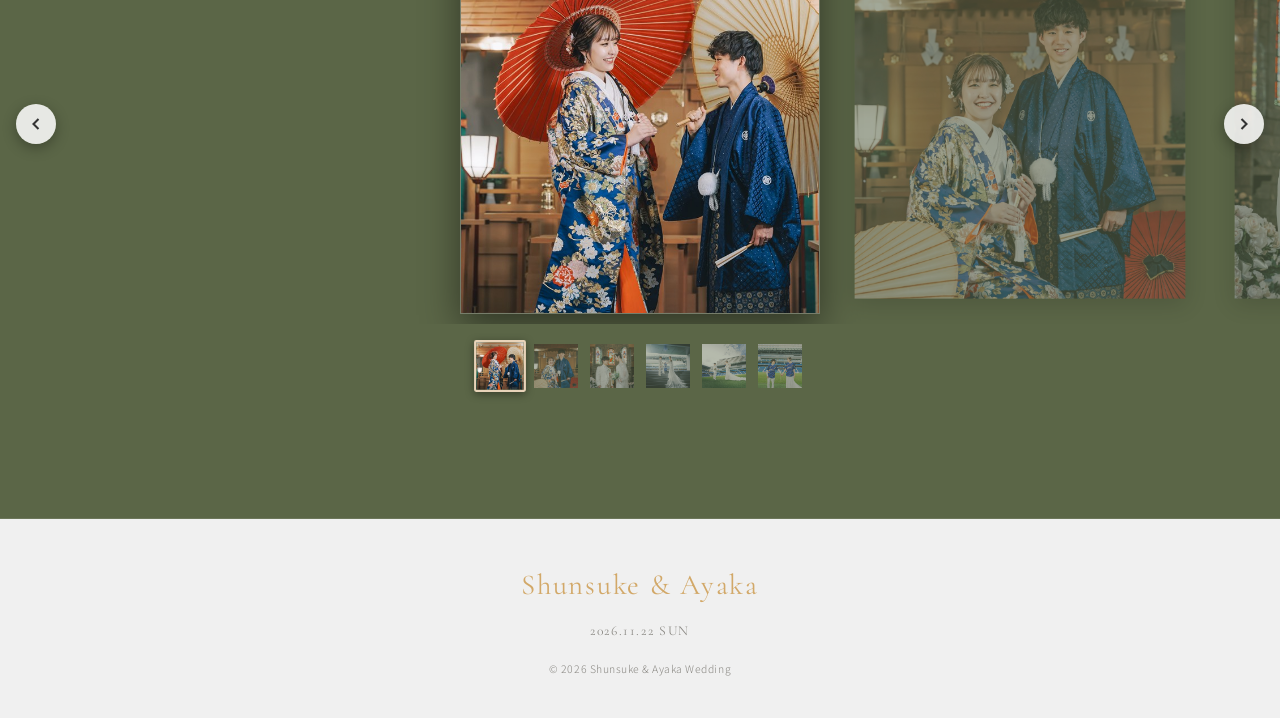
==== commit 78fda063: "アルバム（ALBUM）セクションの位置を出欠回答（RSVP）の後（最下部フッター直前）へ移動" ====
--- a/index.html
+++ b/index.html
@@ -148,57 +148,7 @@
     </div>
   </section>
 
-  <!-- ========== ALBUM / アルバム ========== -->
-  <section class="album-section section-padding" id="album">
-    <div class="container">
-      <div class="section-heading fade-in" style="margin-bottom: var(--space-xl);">
-        <h2 class="section-heading__en">ALBUM</h2>
-        <span class="section-heading__line" style="margin: var(--space-xs) auto;"></span>
-      </div>
-
-      <div class="album-slider fade-in">
-        <div class="album-slider__viewport">
-          <button class="album-slider__btn album-slider__btn--prev" id="album-prev" aria-label="前の写真へ">
-            <svg width="20" height="20" viewBox="0 0 24 24" fill="none" stroke="currentColor" stroke-width="2.5"><path d="M15 18l-6-6 6-6"/></svg>
-          </button>
-
-          <div class="album-slider__track" id="album-track">
-            <div class="album-slider__slide active" data-index="0">
-              <img src="assets/footer_0022.jpg" alt="思い出写真 1" loading="lazy">
-            </div>
-            <div class="album-slider__slide" data-index="1">
-              <img src="assets/footer_0027.jpg" alt="思い出写真 2" loading="lazy">
-            </div>
-            <div class="album-slider__slide" data-index="2">
-              <img src="assets/footer_0083.jpg" alt="思い出写真 3" loading="lazy">
-            </div>
-            <div class="album-slider__slide" data-index="3">
-              <img src="assets/footer_0106.jpg" alt="思い出写真 4" loading="lazy">
-            </div>
-            <div class="album-slider__slide" data-index="4">
-              <img src="assets/footer_0164.jpg" alt="思い出写真 5" loading="lazy">
-            </div>
-            <div class="album-slider__slide" data-index="5">
-              <img src="assets/footer_0167.jpg" alt="思い出写真 6" loading="lazy">
-            </div>
-          </div>
-
-          <button class="album-slider__btn album-slider__btn--next" id="album-next" aria-label="次の写真へ">
-            <svg width="20" height="20" viewBox="0 0 24 24" fill="none" stroke="currentColor" stroke-width="2.5"><path d="M9 18l6-6-6-6"/></svg>
-          </button>
-        </div>
-
-        <div class="album-slider__thumbnails" id="album-thumbs">
-          <button class="album-thumb active" data-index="0" aria-label="写真 1"><img src="assets/footer_0022.jpg" alt=""></button>
-          <button class="album-thumb" data-index="1" aria-label="写真 2"><img src="assets/footer_0027.jpg" alt=""></button>
-          <button class="album-thumb" data-index="2" aria-label="写真 3"><img src="assets/footer_0083.jpg" alt=""></button>
-          <button class="album-thumb" data-index="3" aria-label="写真 4"><img src="assets/footer_0106.jpg" alt=""></button>
-          <button class="album-thumb" data-index="4" aria-label="写真 5"><img src="assets/footer_0164.jpg" alt=""></button>
-          <button class="album-thumb" data-index="5" aria-label="写真 6"><img src="assets/footer_0167.jpg" alt=""></button>
-        </div>
-      </div>
-    </div>
-  </section>
+
 
   <!-- ========== DATE & VENUE / 日時・会場 ========== -->
   <section class="party-info section-padding" id="info">
@@ -361,6 +311,58 @@
     </div>
   </section>
 
+  <!-- ========== ALBUM / アルバム ========== -->
+  <section class="album-section section-padding" id="album">
+    <div class="container">
+      <div class="section-heading fade-in" style="margin-bottom: var(--space-xl);">
+        <h2 class="section-heading__en">ALBUM</h2>
+        <span class="section-heading__line" style="margin: var(--space-xs) auto;"></span>
+      </div>
+
+      <div class="album-slider fade-in">
+        <div class="album-slider__viewport">
+          <button class="album-slider__btn album-slider__btn--prev" id="album-prev" aria-label="前の写真へ">
+            <svg width="20" height="20" viewBox="0 0 24 24" fill="none" stroke="currentColor" stroke-width="2.5"><path d="M15 18l-6-6 6-6"/></svg>
+          </button>
+
+          <div class="album-slider__track" id="album-track">
+            <div class="album-slider__slide active" data-index="0">
+              <img src="assets/footer_0022.jpg" alt="思い出写真 1" loading="lazy">
+            </div>
+            <div class="album-slider__slide" data-index="1">
+              <img src="assets/footer_0027.jpg" alt="思い出写真 2" loading="lazy">
+            </div>
+            <div class="album-slider__slide" data-index="2">
+              <img src="assets/footer_0083.jpg" alt="思い出写真 3" loading="lazy">
+            </div>
+            <div class="album-slider__slide" data-index="3">
+              <img src="assets/footer_0106.jpg" alt="思い出写真 4" loading="lazy">
+            </div>
+            <div class="album-slider__slide" data-index="4">
+              <img src="assets/footer_0164.jpg" alt="思い出写真 5" loading="lazy">
+            </div>
+            <div class="album-slider__slide" data-index="5">
+              <img src="assets/footer_0167.jpg" alt="思い出写真 6" loading="lazy">
+            </div>
+          </div>
+
+          <button class="album-slider__btn album-slider__btn--next" id="album-next" aria-label="次の写真へ">
+            <svg width="20" height="20" viewBox="0 0 24 24" fill="none" stroke="currentColor" stroke-width="2.5"><path d="M9 18l6-6-6-6"/></svg>
+          </button>
+        </div>
+
+        <div class="album-slider__thumbnails" id="album-thumbs">
+          <button class="album-thumb active" data-index="0" aria-label="写真 1"><img src="assets/footer_0022.jpg" alt=""></button>
+          <button class="album-thumb" data-index="1" aria-label="写真 2"><img src="assets/footer_0027.jpg" alt=""></button>
+          <button class="album-thumb" data-index="2" aria-label="写真 3"><img src="assets/footer_0083.jpg" alt=""></button>
+          <button class="album-thumb" data-index="3" aria-label="写真 4"><img src="assets/footer_0106.jpg" alt=""></button>
+          <button class="album-thumb" data-index="4" aria-label="写真 5"><img src="assets/footer_0164.jpg" alt=""></button>
+          <button class="album-thumb" data-index="5" aria-label="写真 6"><img src="assets/footer_0167.jpg" alt=""></button>
+        </div>
+      </div>
+    </div>
+  </section>
+
   <!-- ========== FOOTER ========== -->
   <footer class="footer" id="footer">
     <div class="container">
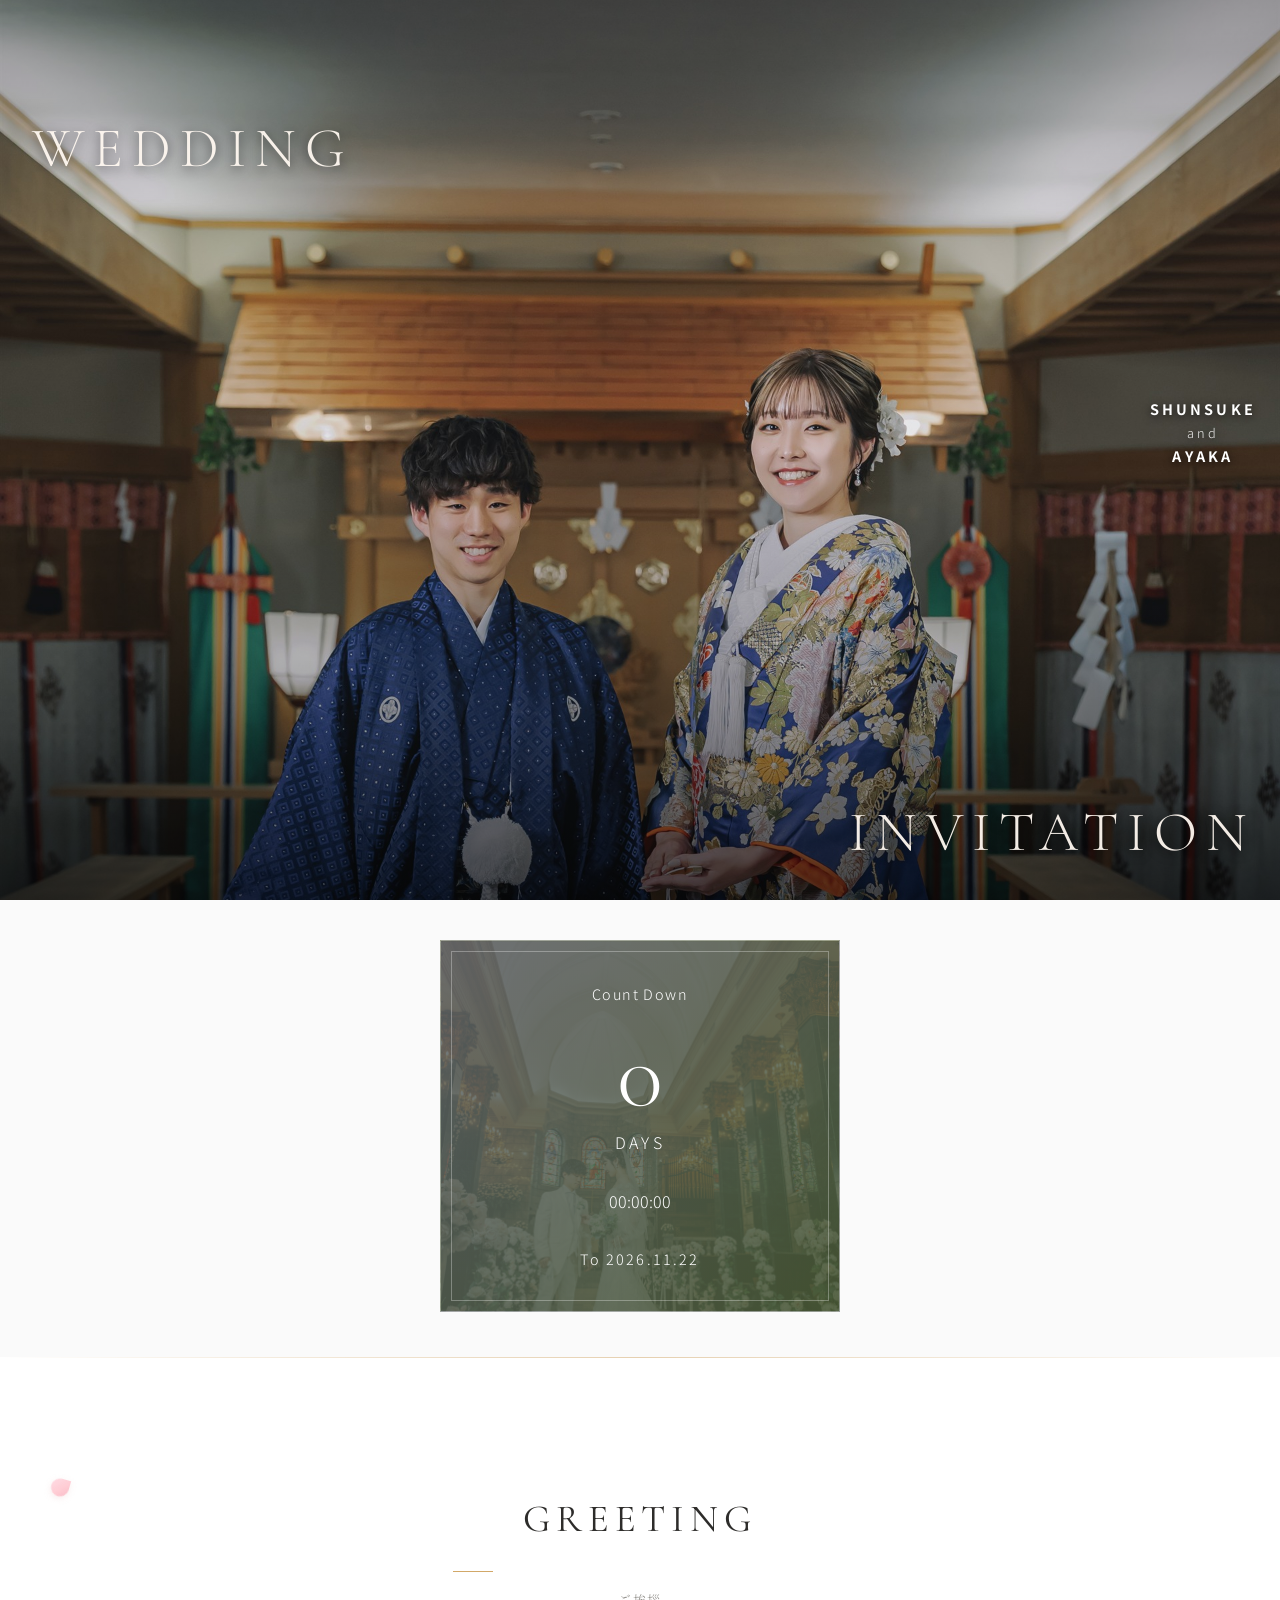
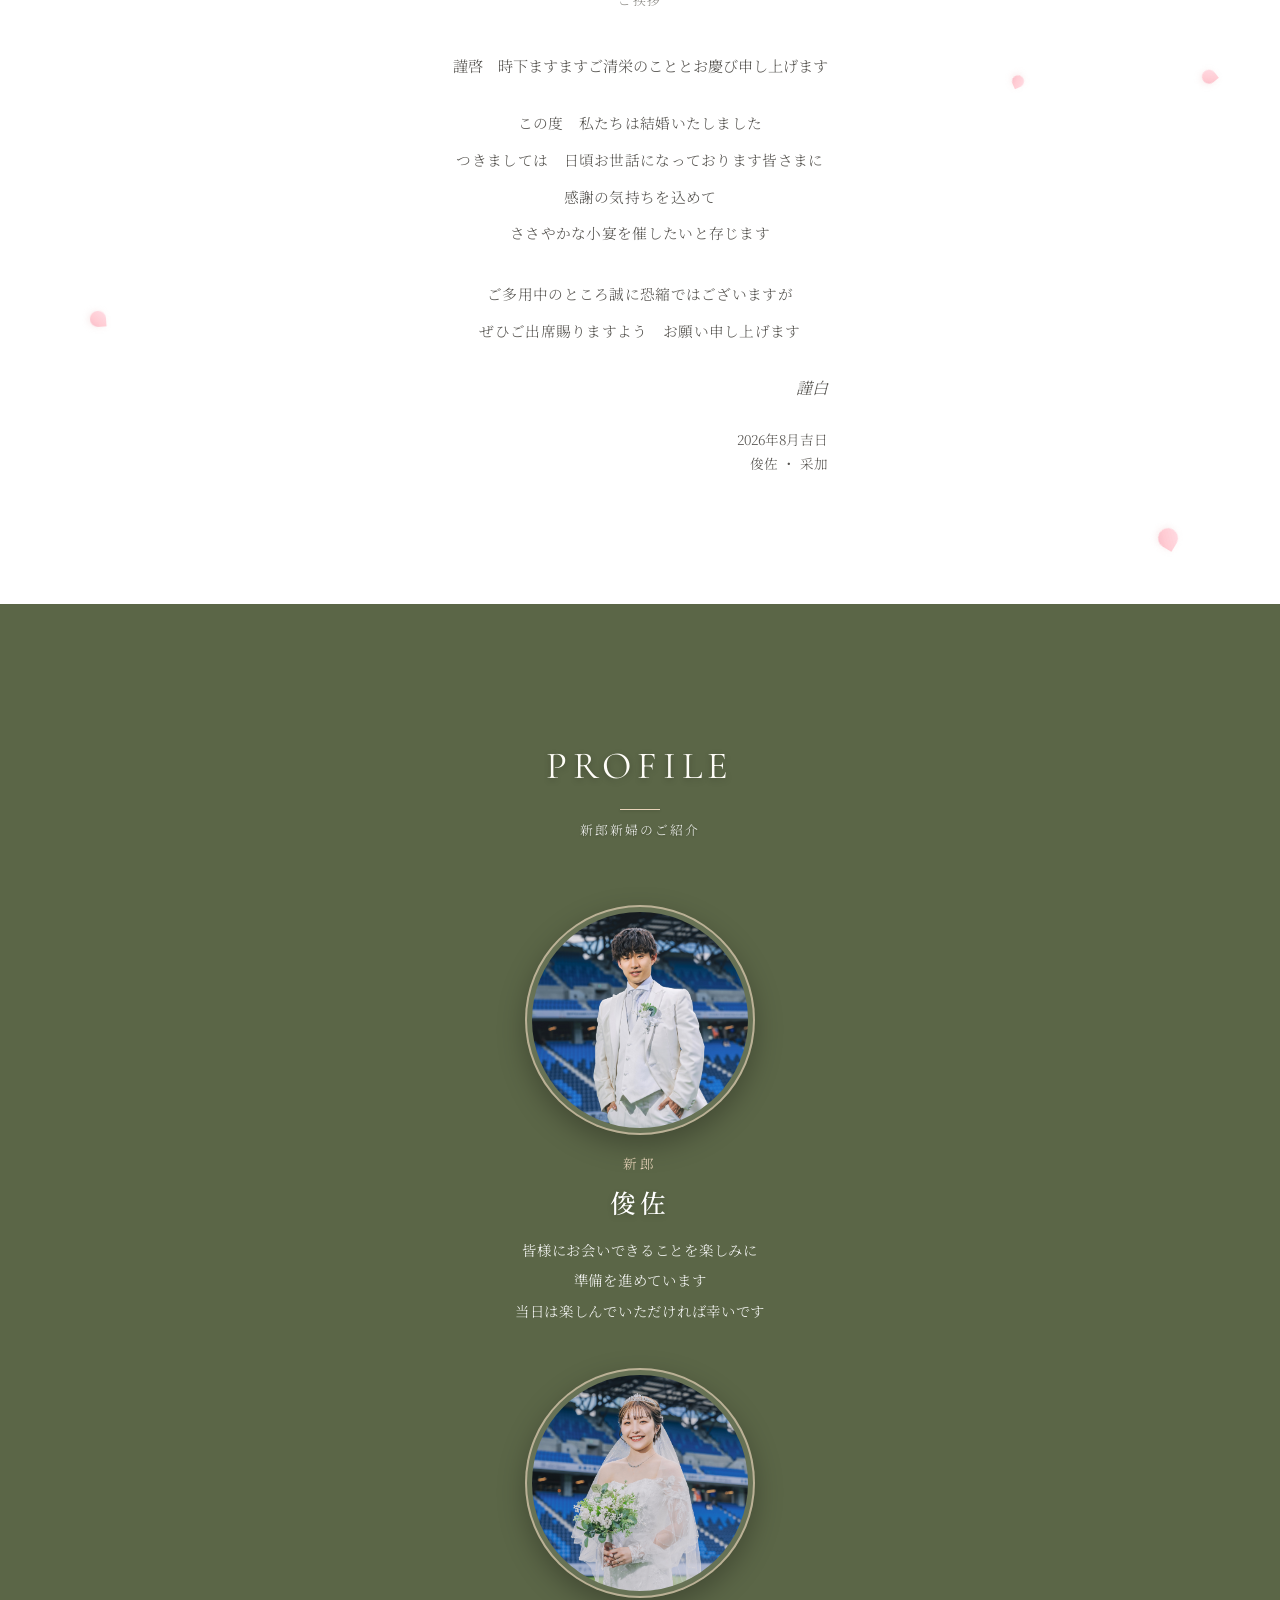
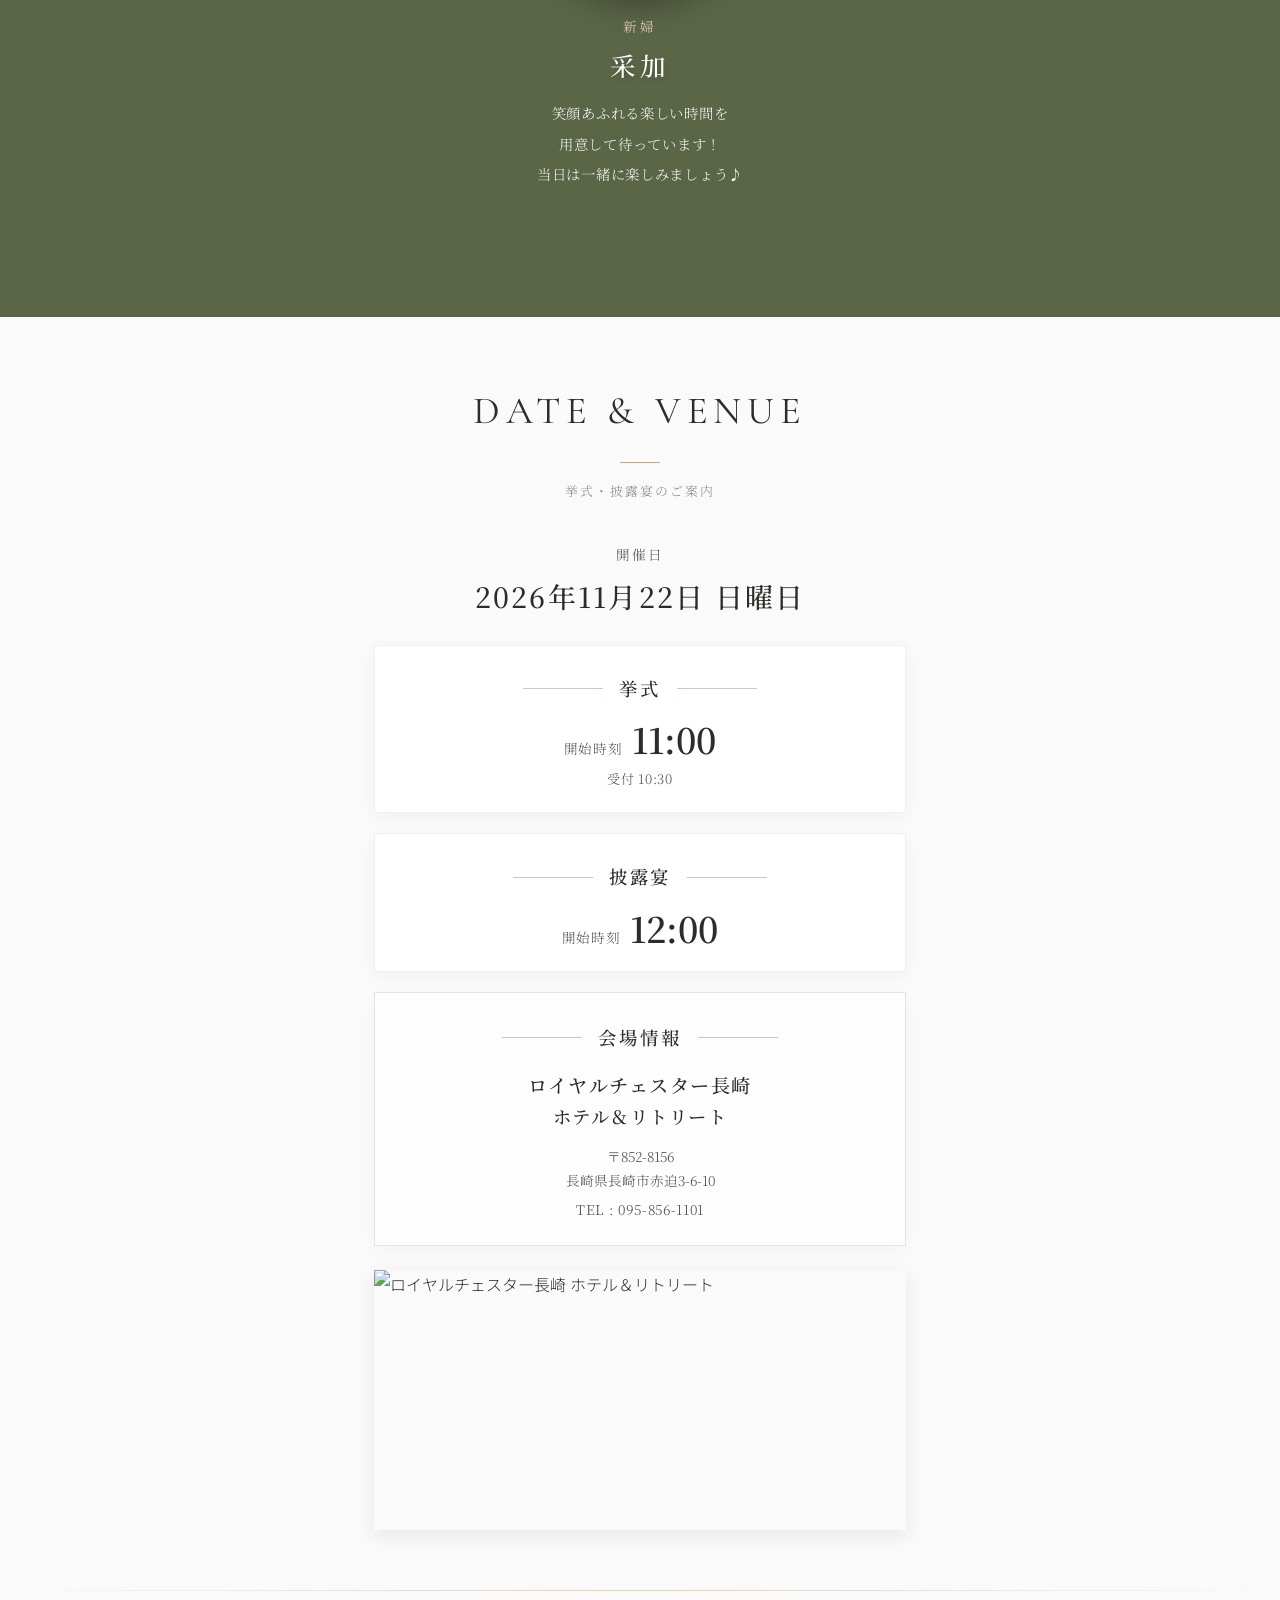
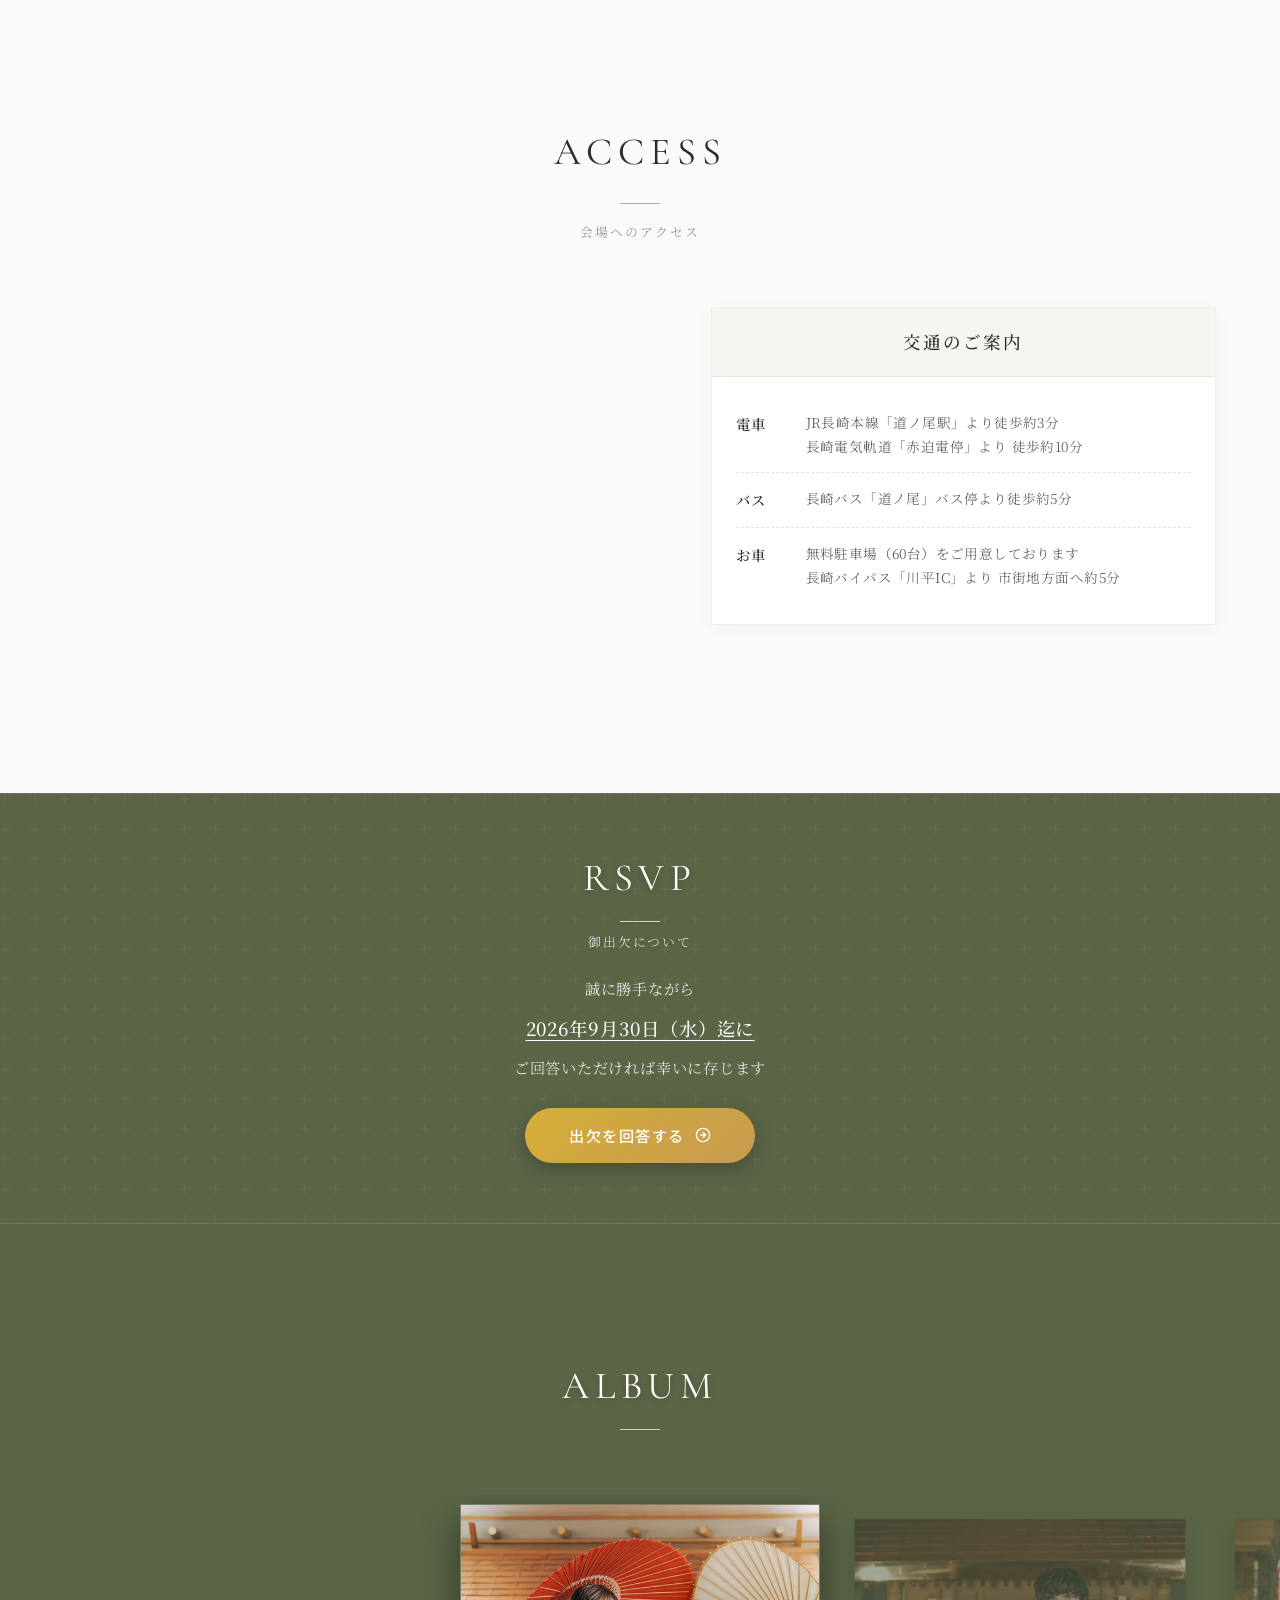
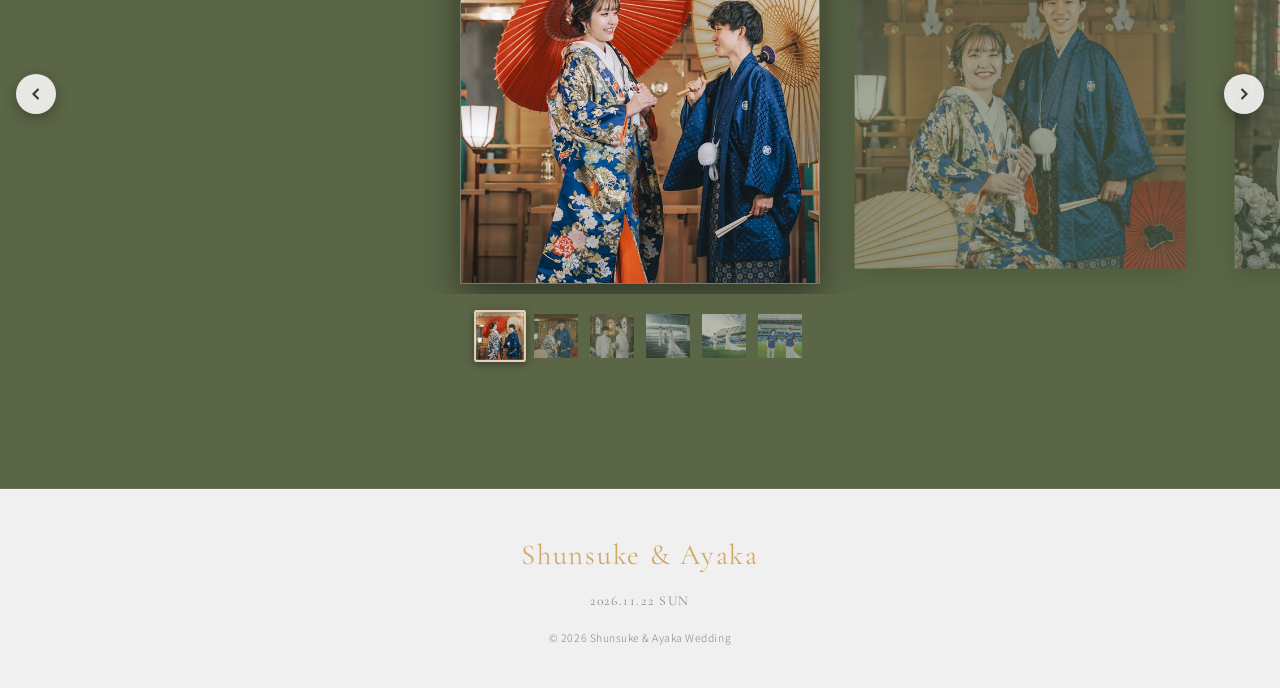
==== commit b3e56cea: "新郎・新婦のプロフィールメッセージをご指定の文章に更新（自然な3行改行で配置）" ====
--- a/index.html
+++ b/index.html
@@ -122,10 +122,9 @@
           <span class="profile-item__role">新郎</span>
           <h3 class="profile-item__name">俊佐</h3>
           <p class="profile-item__message">
-            皆様にお会いできることが<br>
-            今から楽しみです！<br>
-            美味しい料理と飲み物を<br>
-            ご用意してお待ちしています
+            皆様にお会いできることを楽しみに<br>
+            準備を進めています<br>
+            当日は楽しんでいただければ幸いです
           </p>
         </div>
 
@@ -139,9 +138,9 @@
           <span class="profile-item__role">新婦</span>
           <h3 class="profile-item__name">采加</h3>
           <p class="profile-item__message">
-            笑顔の絶えない、明るい時間を<br>
-            皆様と分かち合えることを<br>
-            楽しみにしています！
+            笑顔あふれる楽しい時間を<br>
+            用意して待っています！<br>
+            当日は一緒に楽しみましょう♪
           </p>
         </div>
       </div>
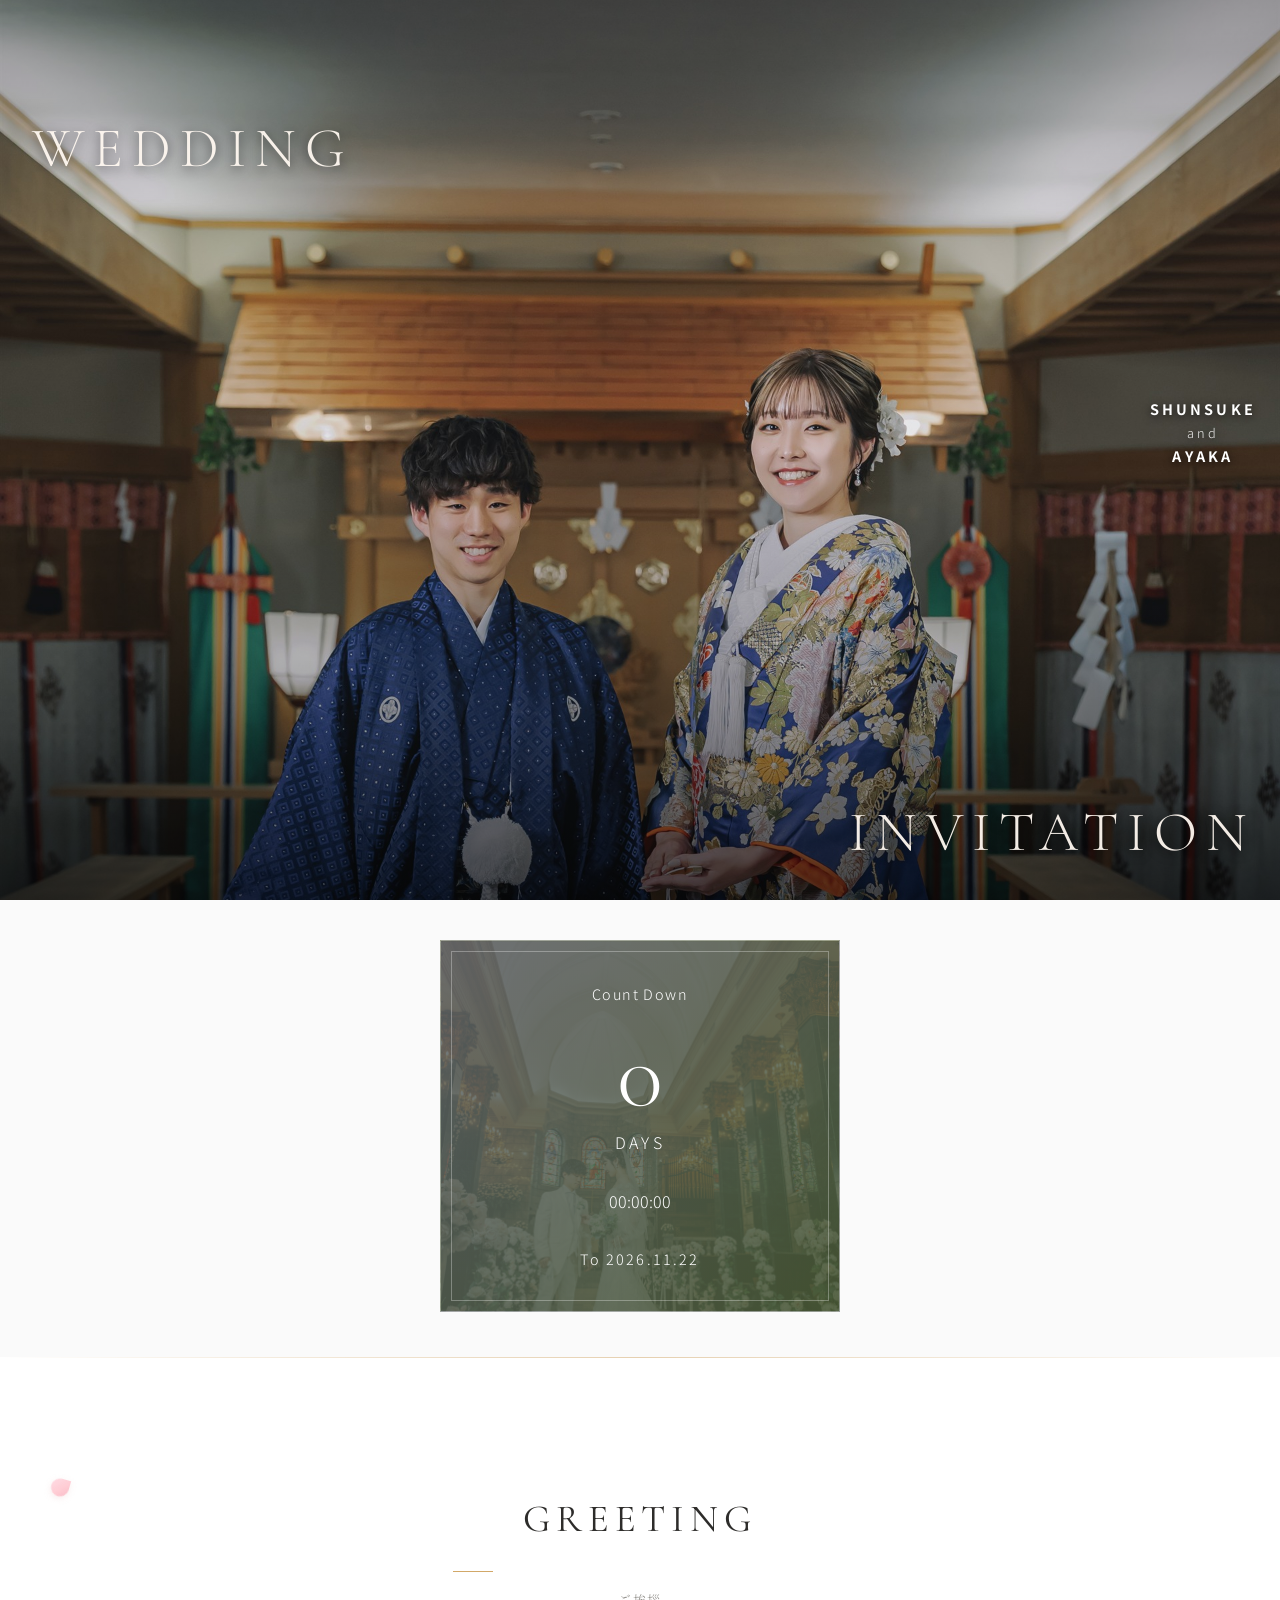
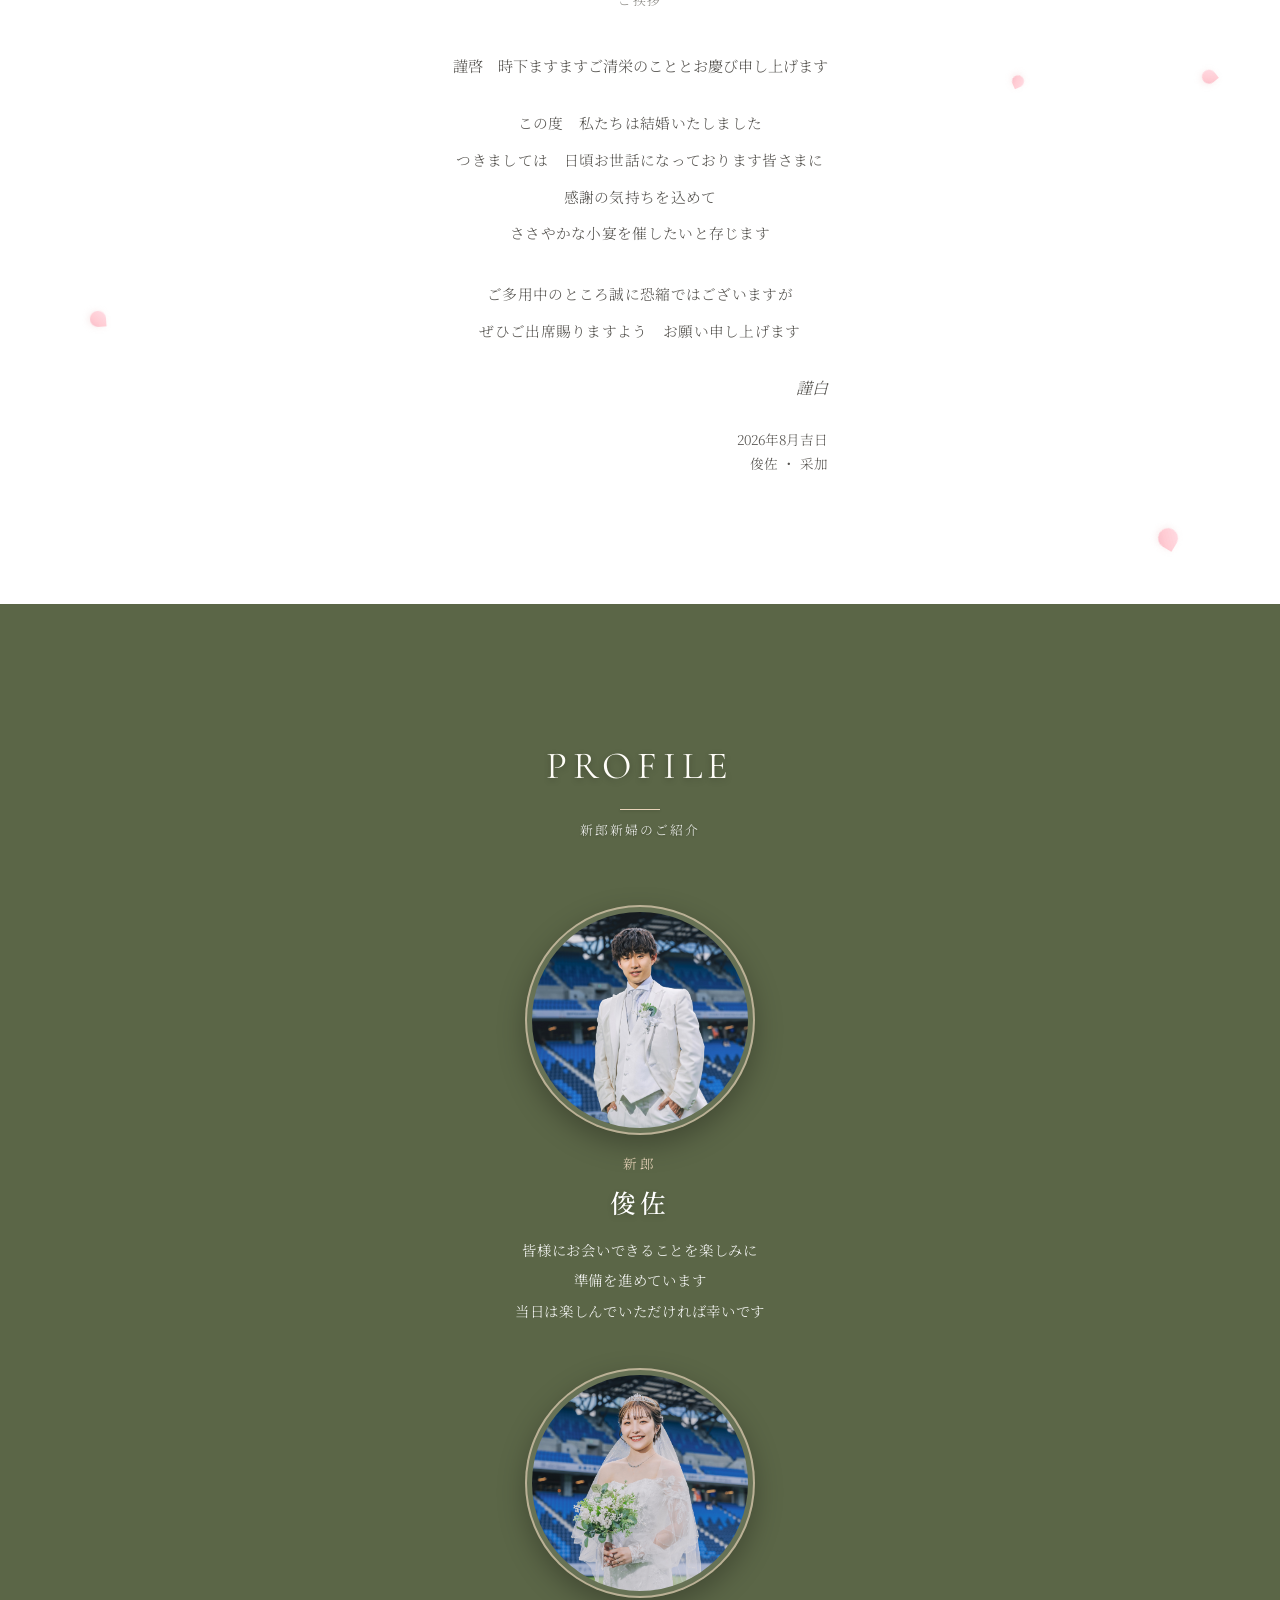
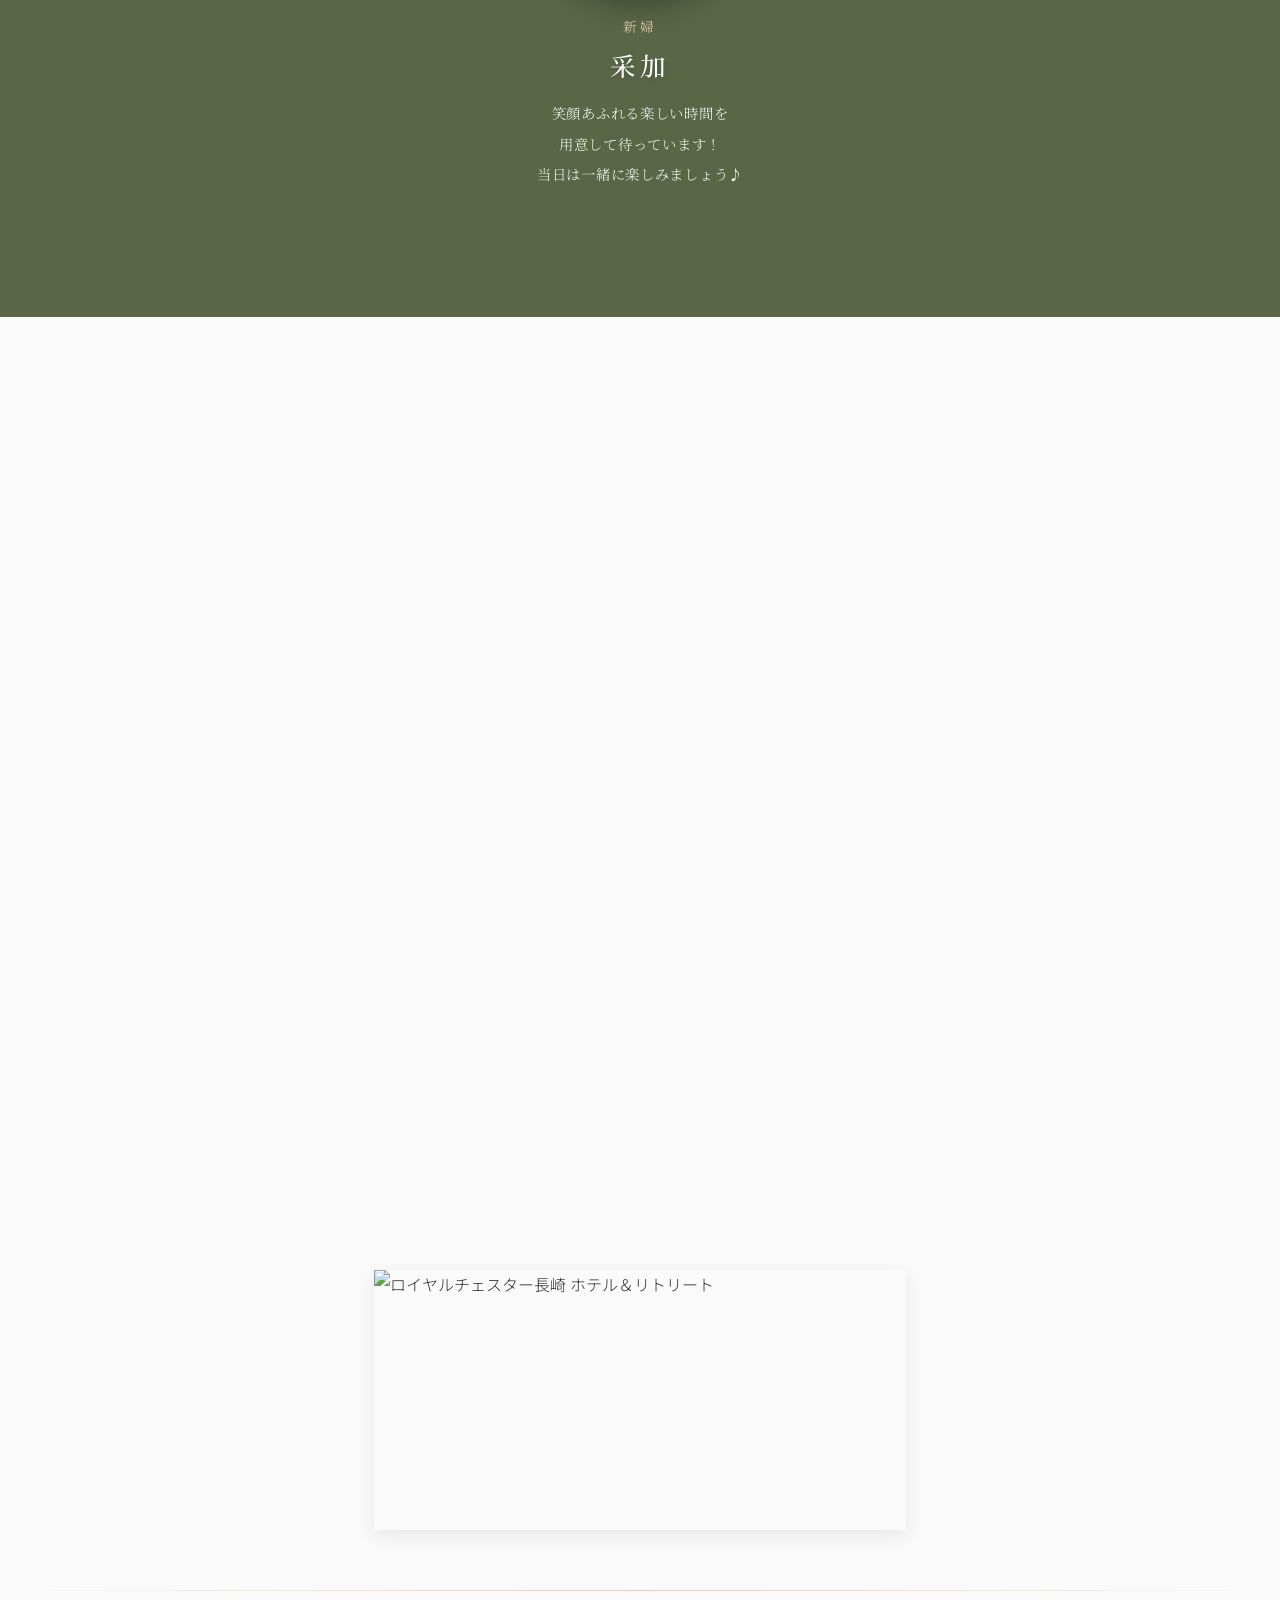
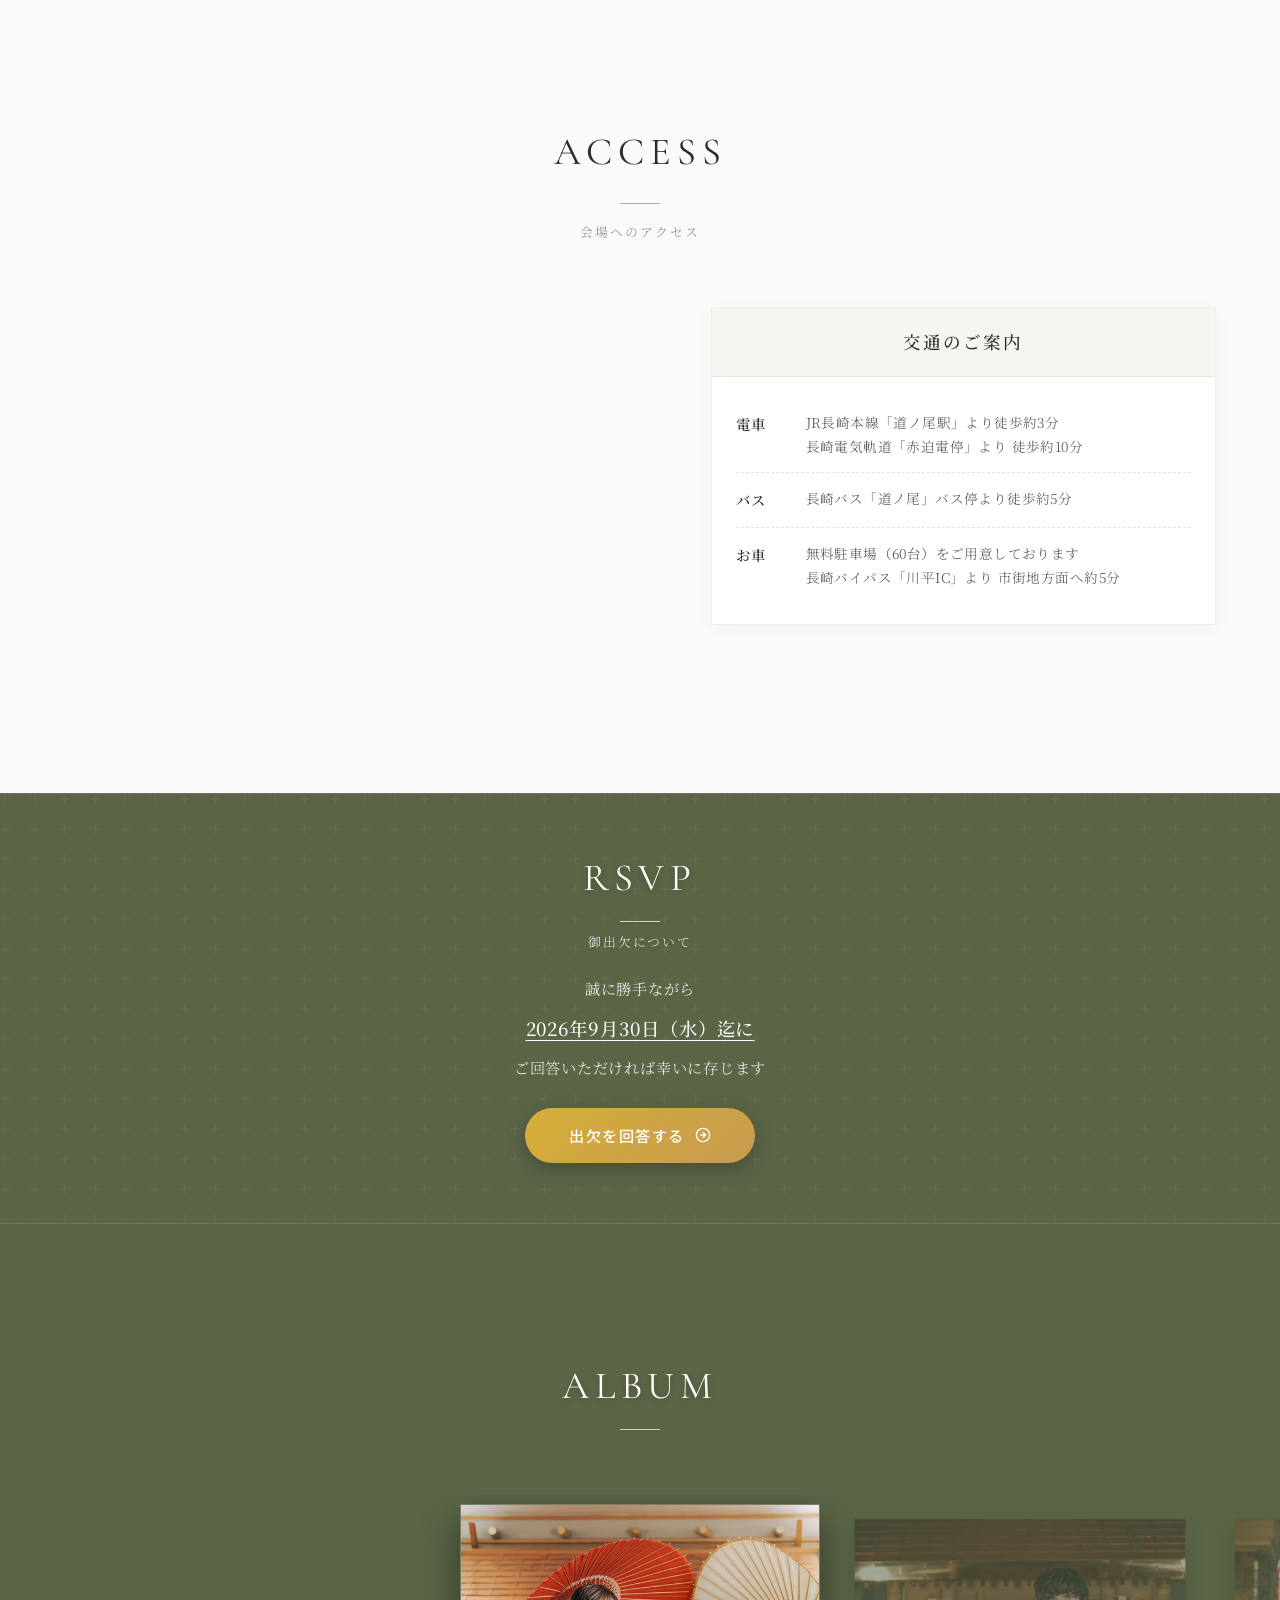
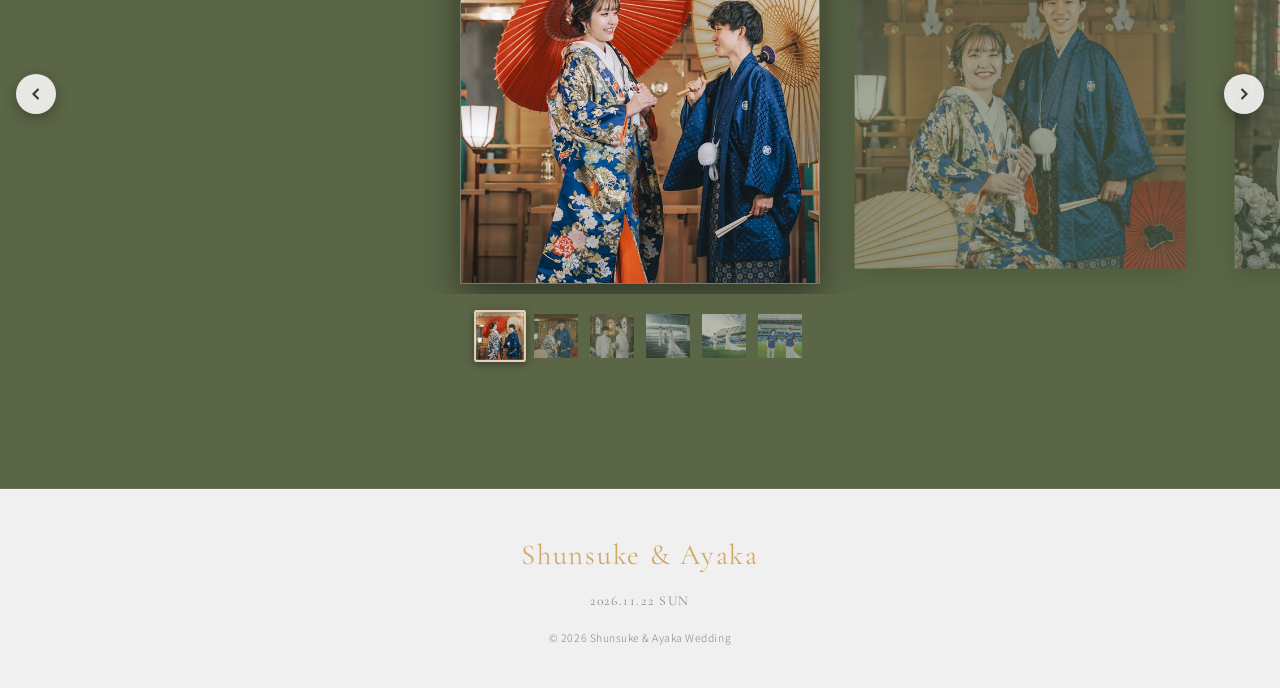
==== commit b4496705: "LINE・SNS共有用のOGPタグ（トップ画像サムネイル・招待状タイトル・説明文）を設定" ====
--- a/index.html
+++ b/index.html
@@ -4,10 +4,28 @@
   <meta charset="UTF-8">
   <meta name="viewport" content="width=device-width, initial-scale=1.0">
   <meta name="robots" content="noindex, nofollow">
-  <title>Shunsuke & Ayaka Wedding | 2026.11.22</title>
-  <meta name="description" content="俊佐と采加の結婚式へのご招待。2026年11月22日（日）">
+  <title>WEDDING INVITATION | 俊佐 & 采加 結婚式のご案内</title>
+  <meta name="description" content="2026年11月22日（日）俊佐と采加の結婚式へのご招待状です。挙式・披露宴のご案内や出欠のご回答はこちらからお願いいたします。">
   <meta name="theme-color" content="#8B9A6B">
   <link rel="icon" href="data:image/svg+xml,<svg xmlns='http://www.w3.org/2000/svg' viewBox='0 0 100 100'><circle cx='50' cy='50' r='40' fill='none' stroke='%23C9A96E' stroke-width='6'/><circle cx='50' cy='30' r='6' fill='%23C9A96E'/></svg>">
+
+  <!-- ========== OGP (Open Graph Protocol / SNS・LINE共有プレビュー設定) ========== -->
+  <meta property="og:type" content="website">
+  <meta property="og:url" content="https://shunsuke-ayaka-1122-wedding.github.io/">
+  <meta property="og:title" content="WEDDING INVITATION | 俊佐 & 采加 結婚式のご案内">
+  <meta property="og:description" content="2026年11月22日（日）俊佐と采加の結婚式へのご招待状です。当日のご案内や出欠のご回答はこちらからご確認いただけます。">
+  <meta property="og:image" content="https://shunsuke-ayaka-1122-wedding.github.io/assets/hero_main.jpg">
+  <meta property="og:image:width" content="1200">
+  <meta property="og:image:height" content="800">
+  <meta property="og:site_name" content="Shunsuke & Ayaka Wedding">
+  <meta property="og:locale" content="ja_JP">
+
+  <!-- Twitter Card -->
+  <meta name="twitter:card" content="summary_large_image">
+  <meta name="twitter:title" content="WEDDING INVITATION | 俊佐 & 采加 結婚式のご案内">
+  <meta name="twitter:description" content="2026年11月22日（日）俊佐と采加の結婚式へのご招待状です。当日のご案内や出欠のご回答はこちらからご確認いただけます。">
+  <meta name="twitter:image" content="https://shunsuke-ayaka-1122-wedding.github.io/assets/hero_main.jpg">
+
   <link rel="stylesheet" href="style.css">
 </head>
 <body>
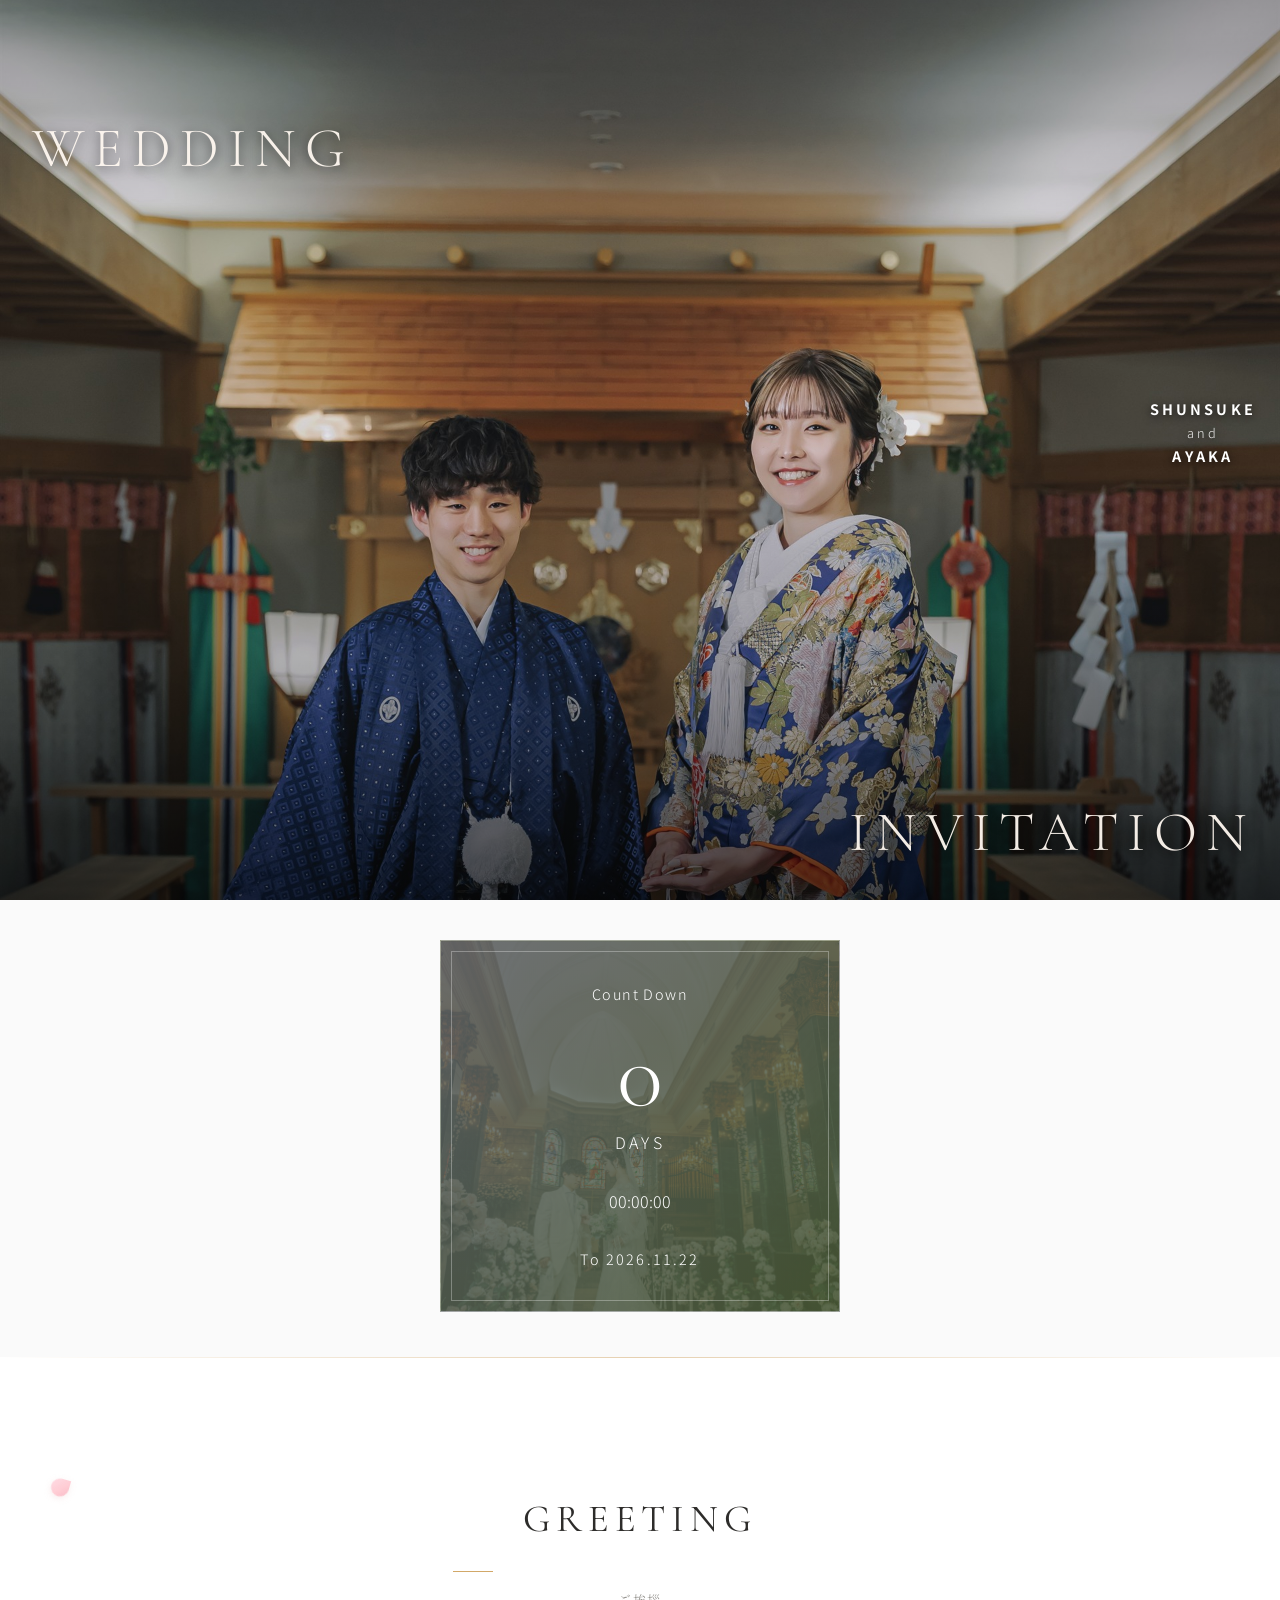
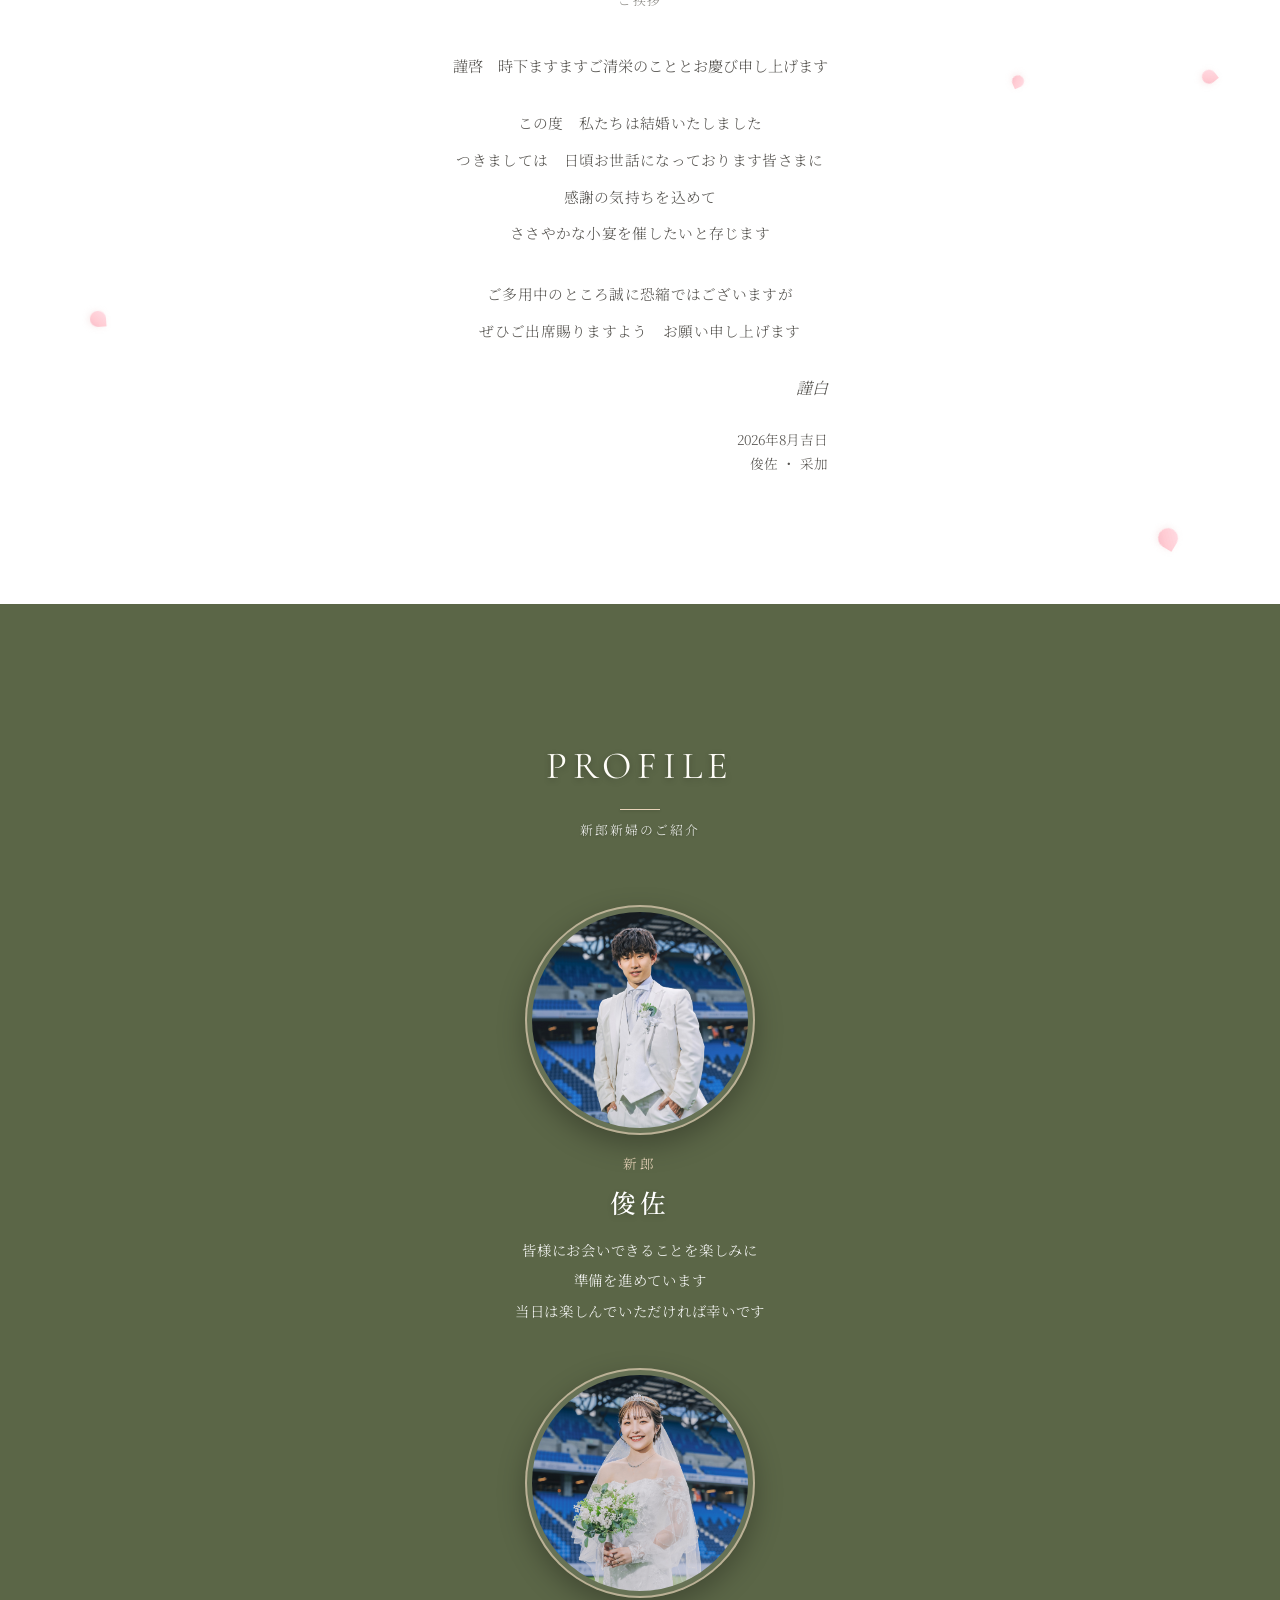
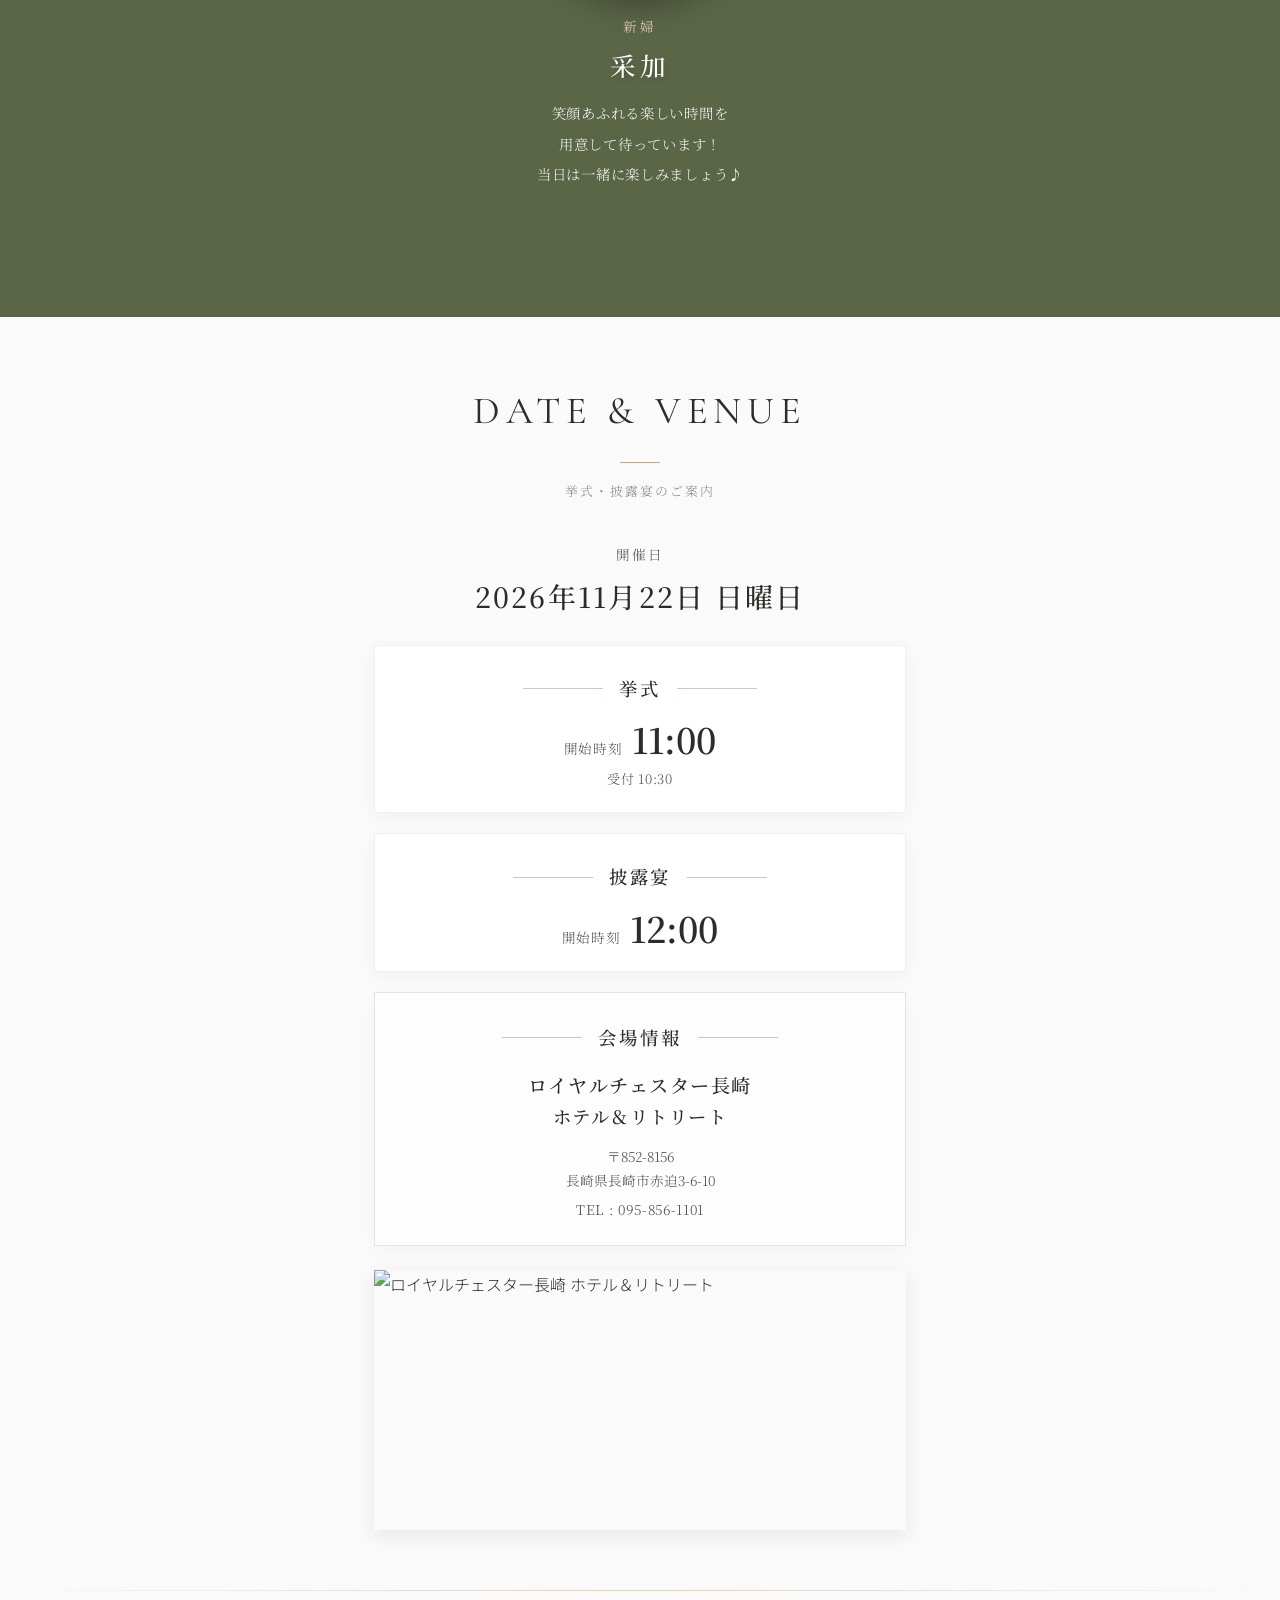
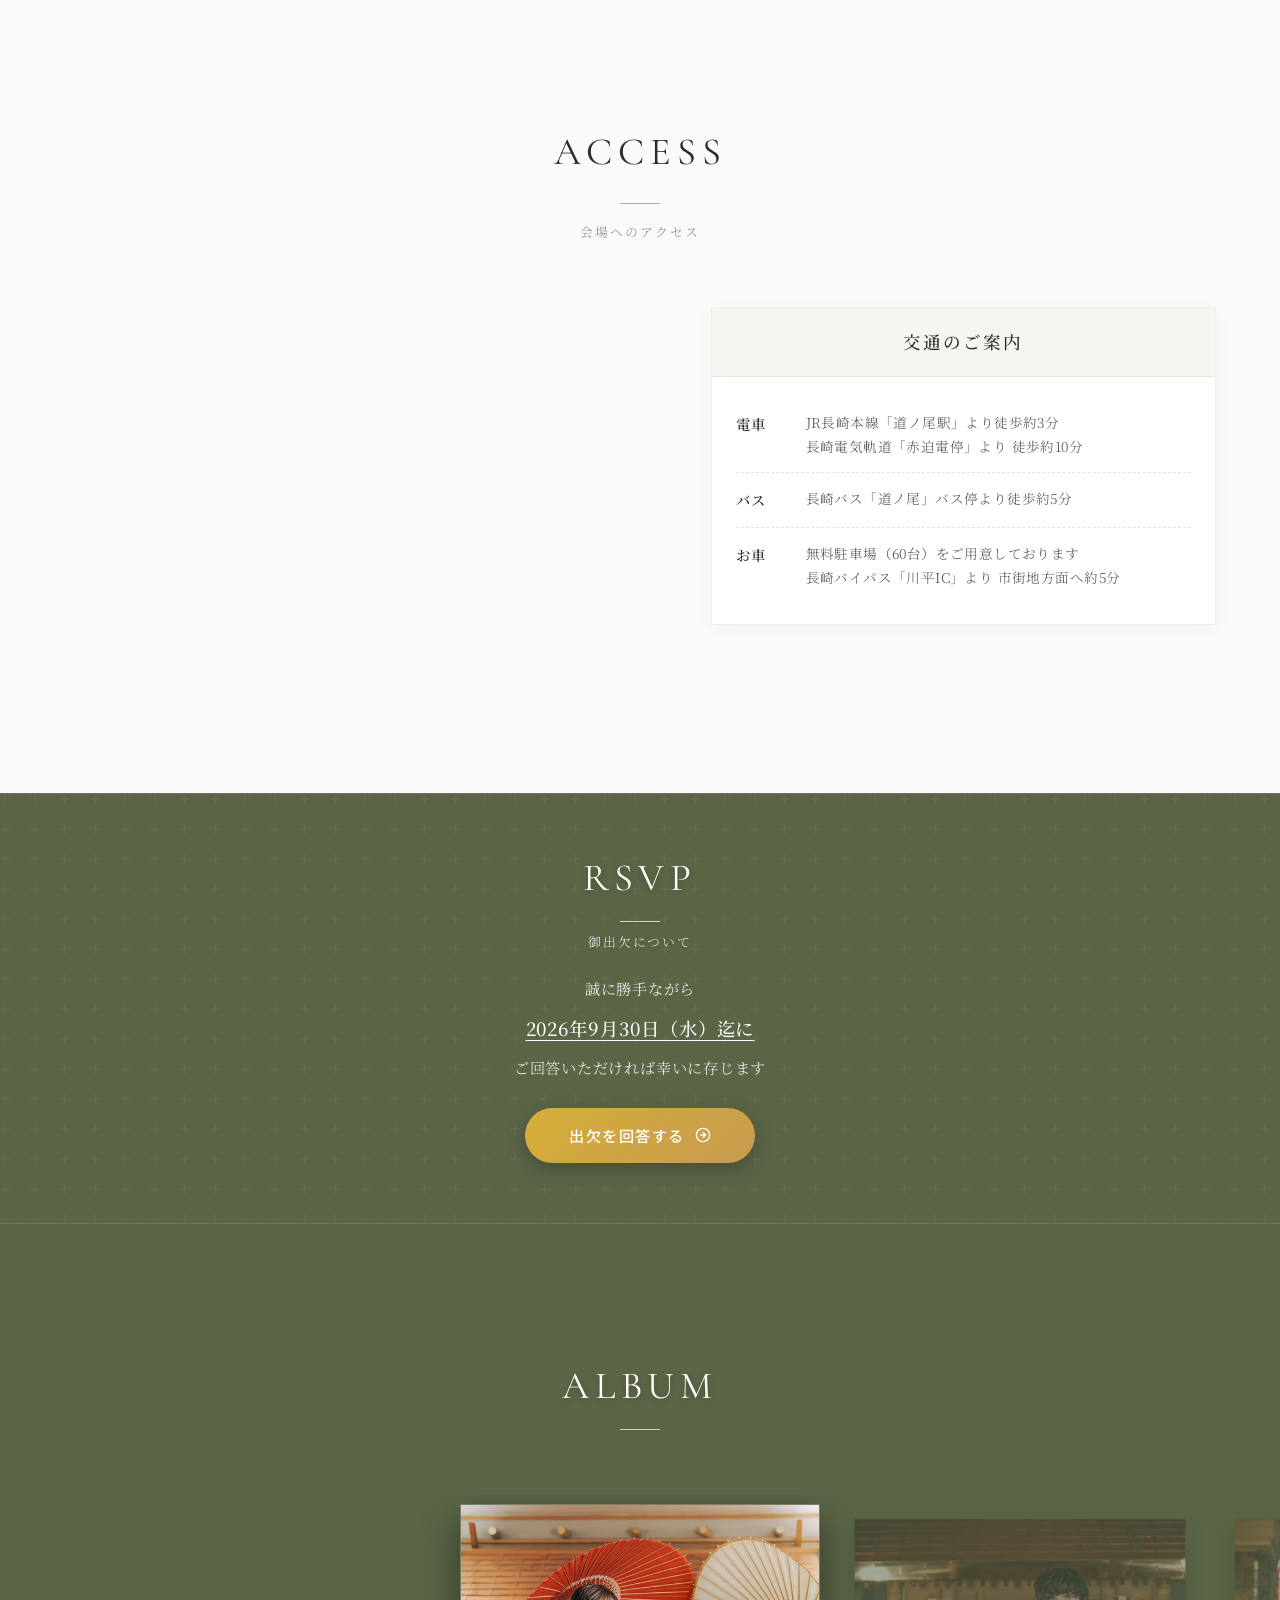
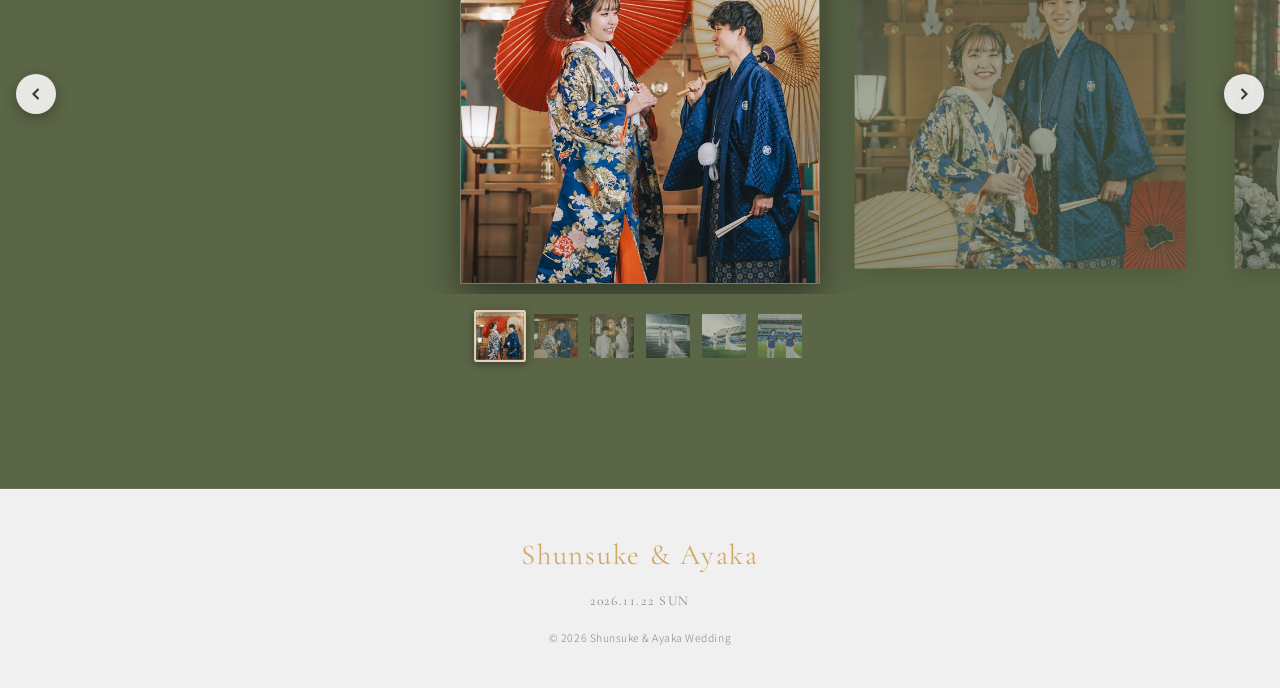
==== commit 5a05be43: "OGPサムネイル画像をロイヤルチェスター長崎の会場写真（royal_chester.jpg）に変更" ====
--- a/index.html
+++ b/index.html
@@ -14,7 +14,7 @@
   <meta property="og:url" content="https://shunsuke-ayaka-1122-wedding.github.io/">
   <meta property="og:title" content="WEDDING INVITATION | 俊佐 & 采加 結婚式のご案内">
   <meta property="og:description" content="2026年11月22日（日）俊佐と采加の結婚式へのご招待状です。当日のご案内や出欠のご回答はこちらからご確認いただけます。">
-  <meta property="og:image" content="https://shunsuke-ayaka-1122-wedding.github.io/assets/hero_main.jpg">
+  <meta property="og:image" content="https://shunsuke-ayaka-1122-wedding.github.io/assets/royal_chester.jpg">
   <meta property="og:image:width" content="1200">
   <meta property="og:image:height" content="800">
   <meta property="og:site_name" content="Shunsuke & Ayaka Wedding">
@@ -24,7 +24,7 @@
   <meta name="twitter:card" content="summary_large_image">
   <meta name="twitter:title" content="WEDDING INVITATION | 俊佐 & 采加 結婚式のご案内">
   <meta name="twitter:description" content="2026年11月22日（日）俊佐と采加の結婚式へのご招待状です。当日のご案内や出欠のご回答はこちらからご確認いただけます。">
-  <meta name="twitter:image" content="https://shunsuke-ayaka-1122-wedding.github.io/assets/hero_main.jpg">
+  <meta name="twitter:image" content="https://shunsuke-ayaka-1122-wedding.github.io/assets/royal_chester.jpg">
 
   <link rel="stylesheet" href="style.css">
 </head>
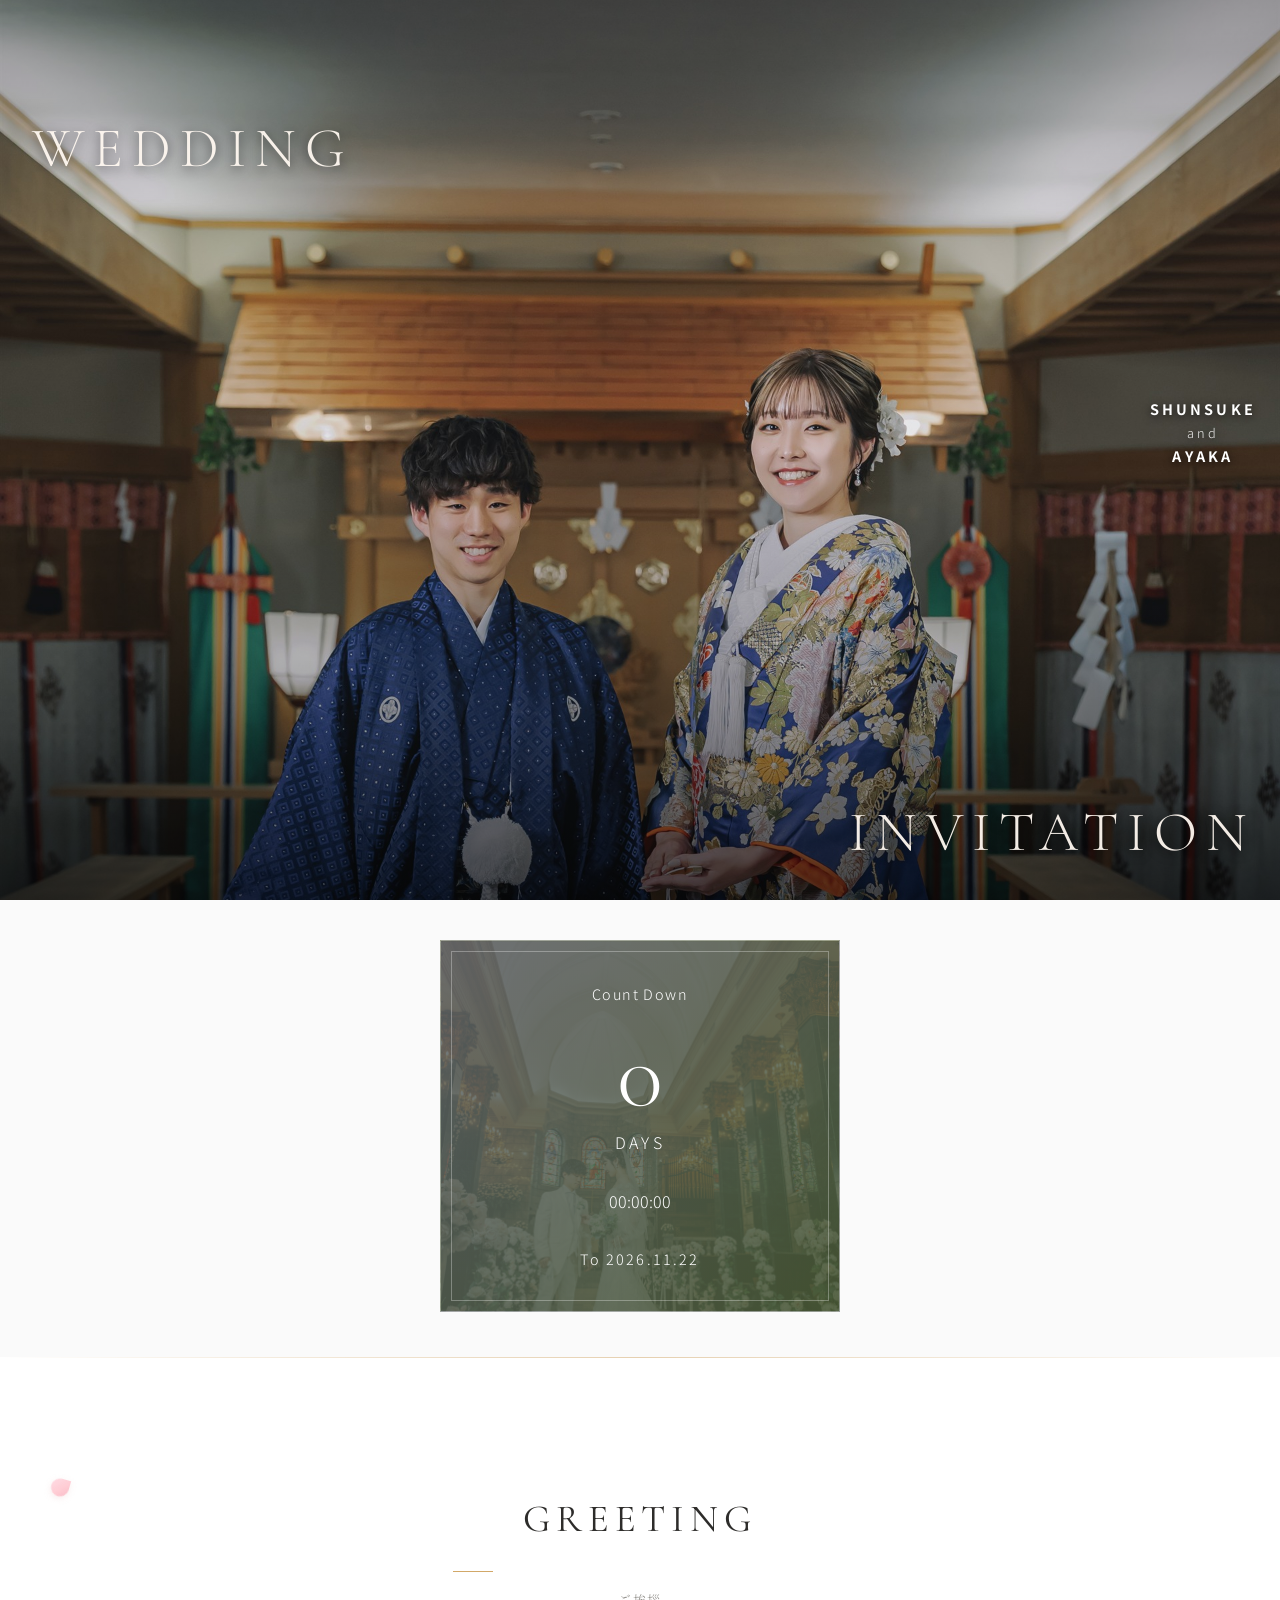
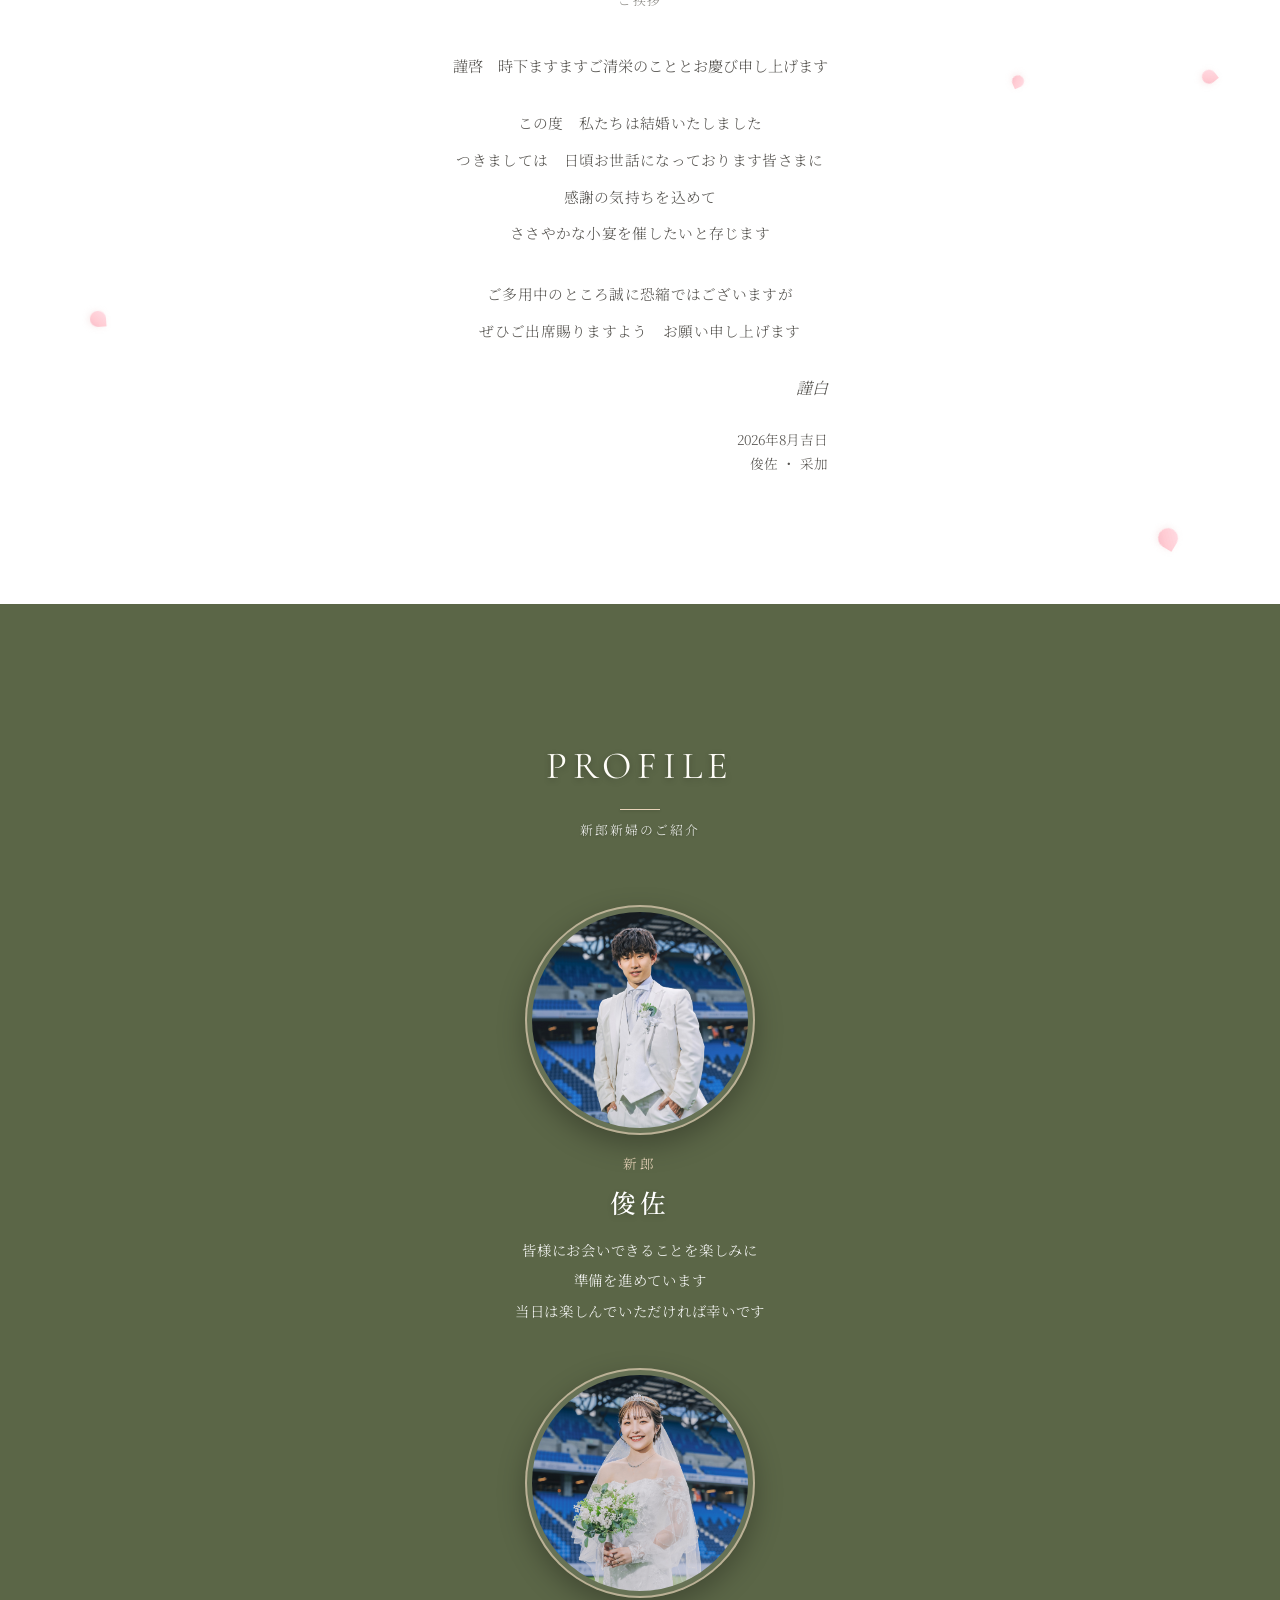
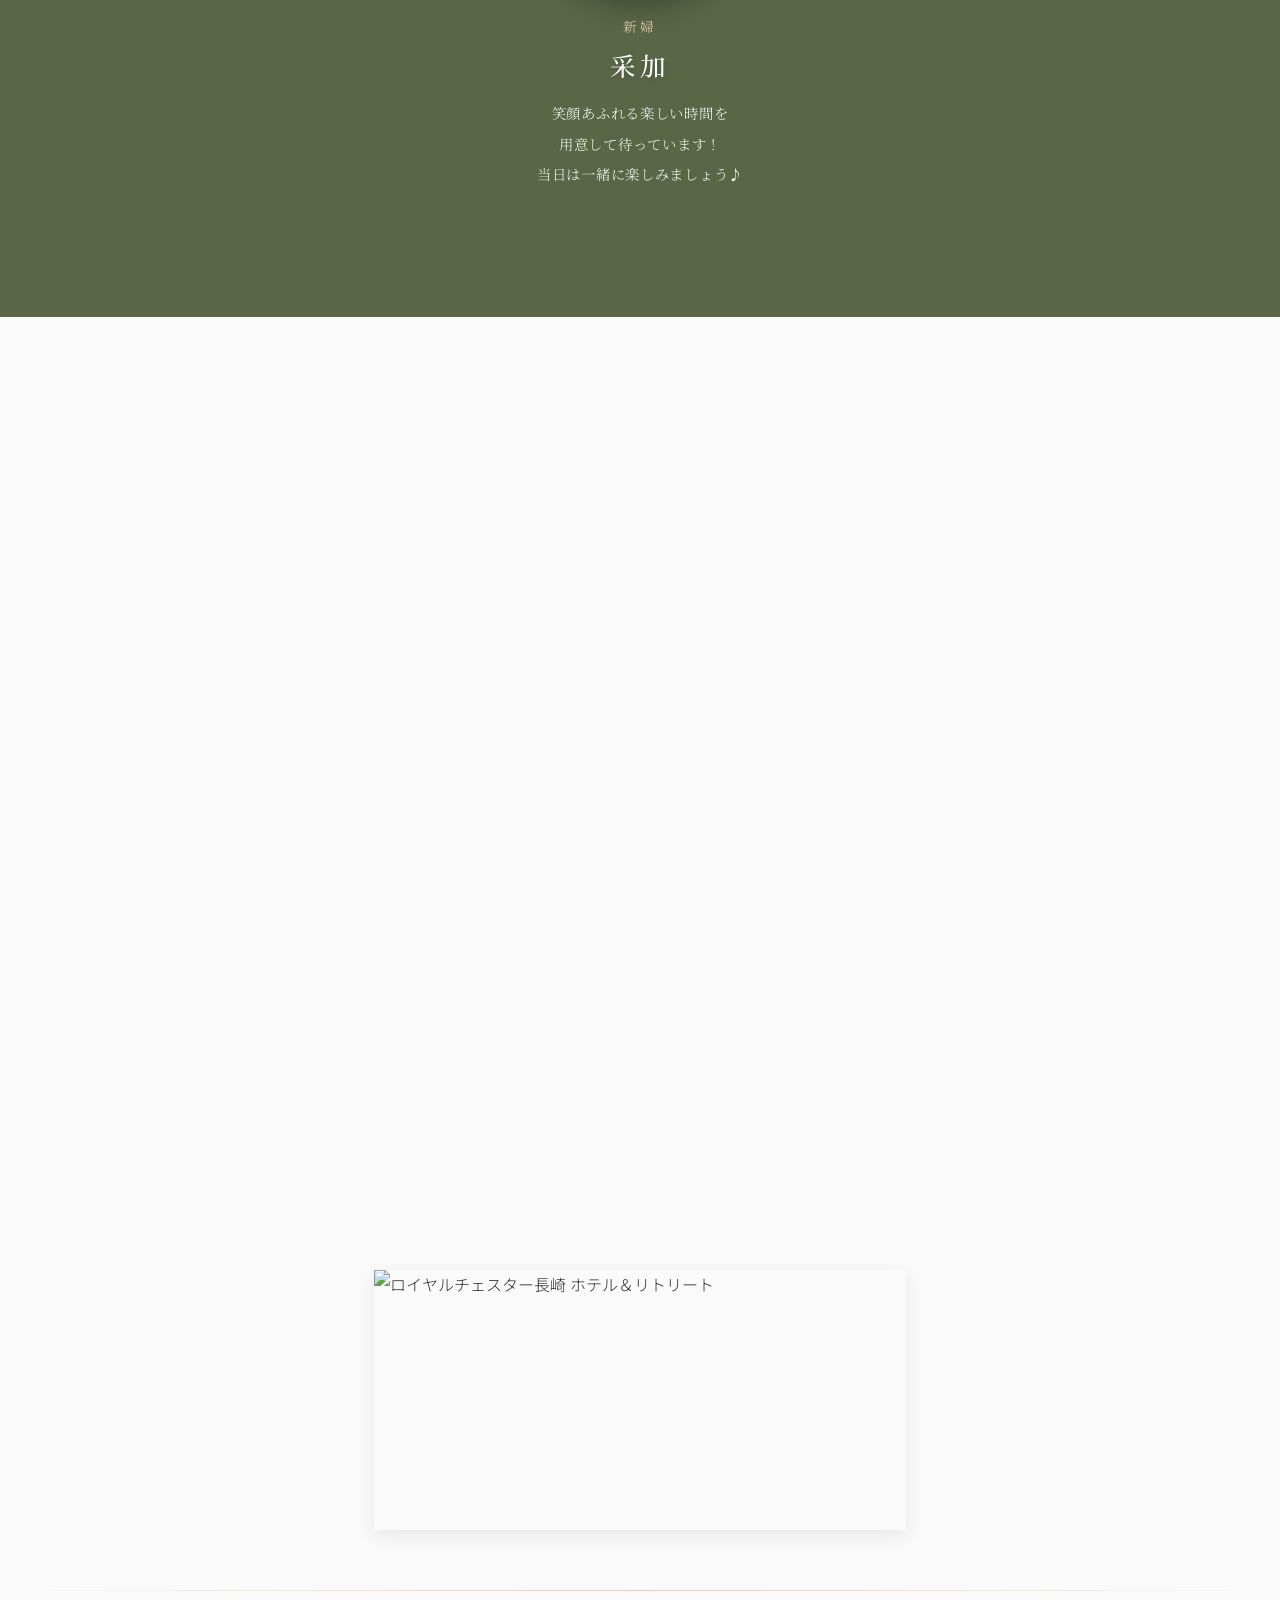
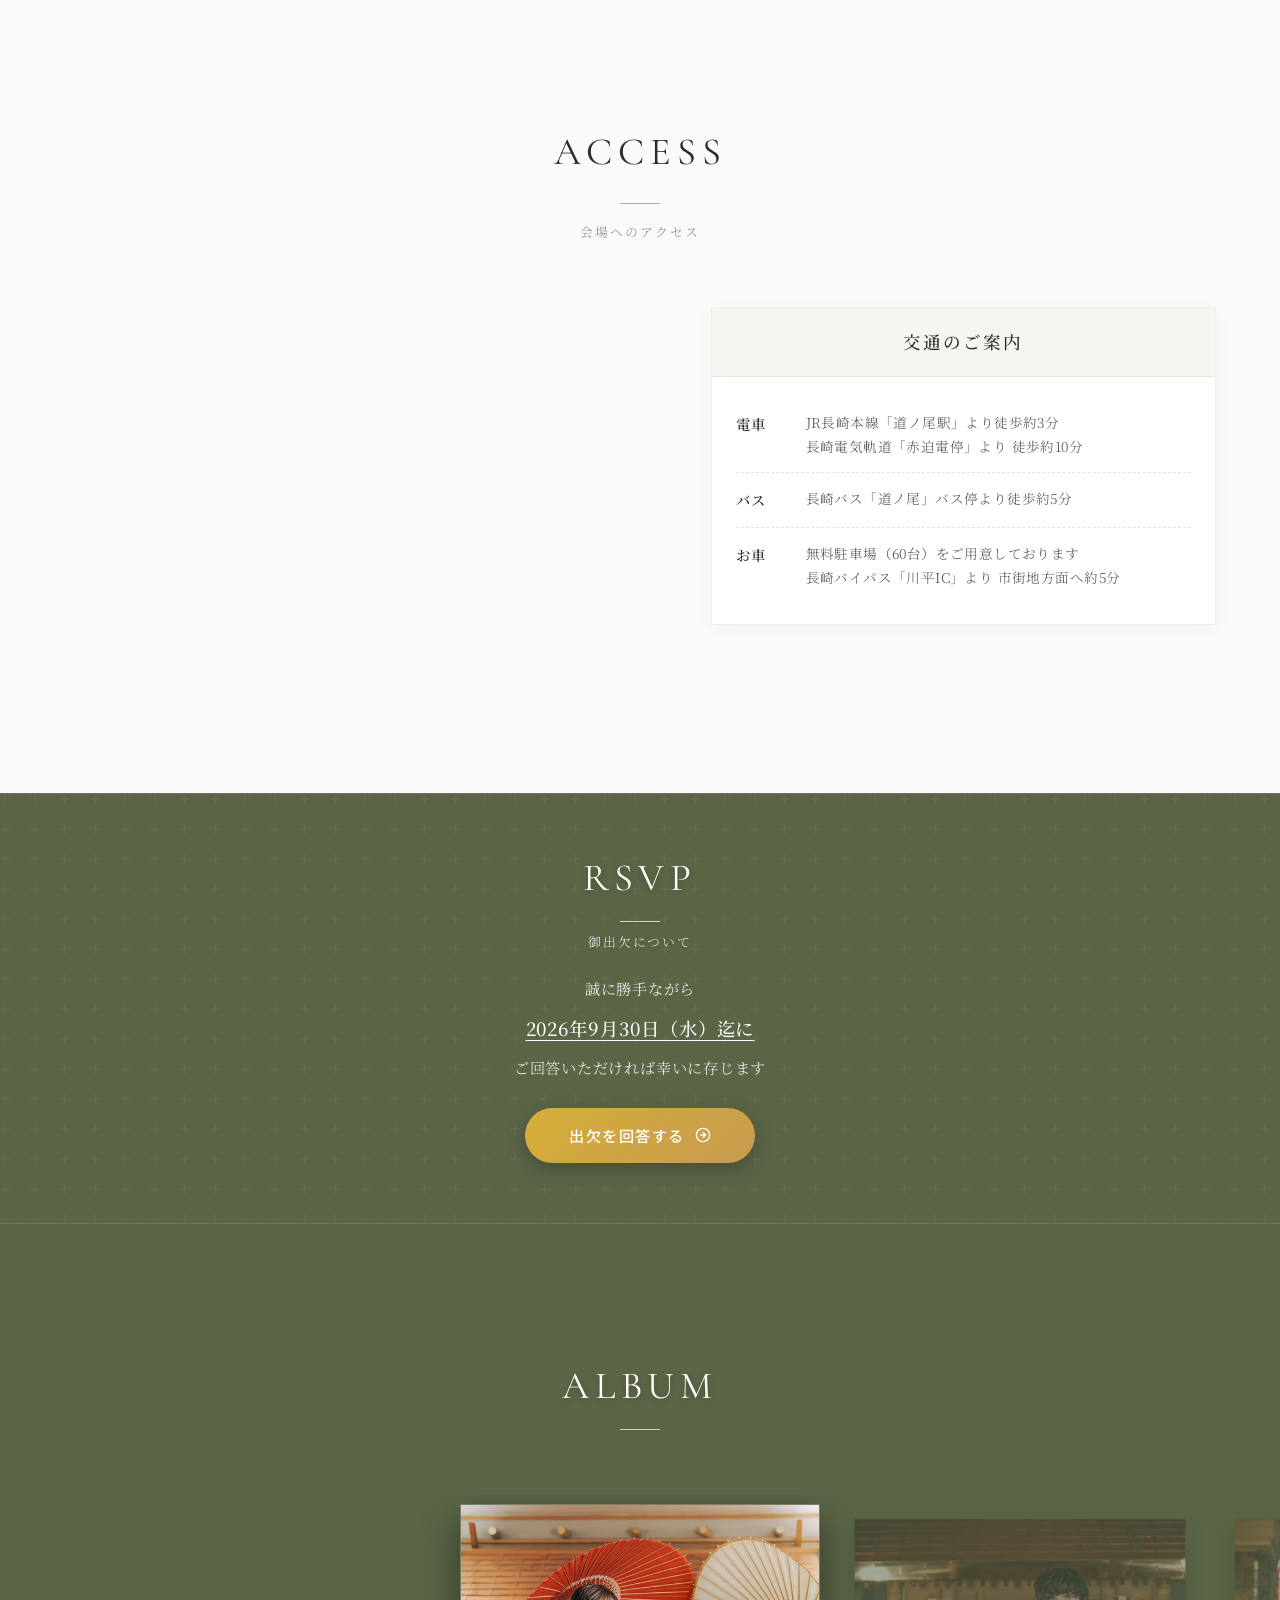
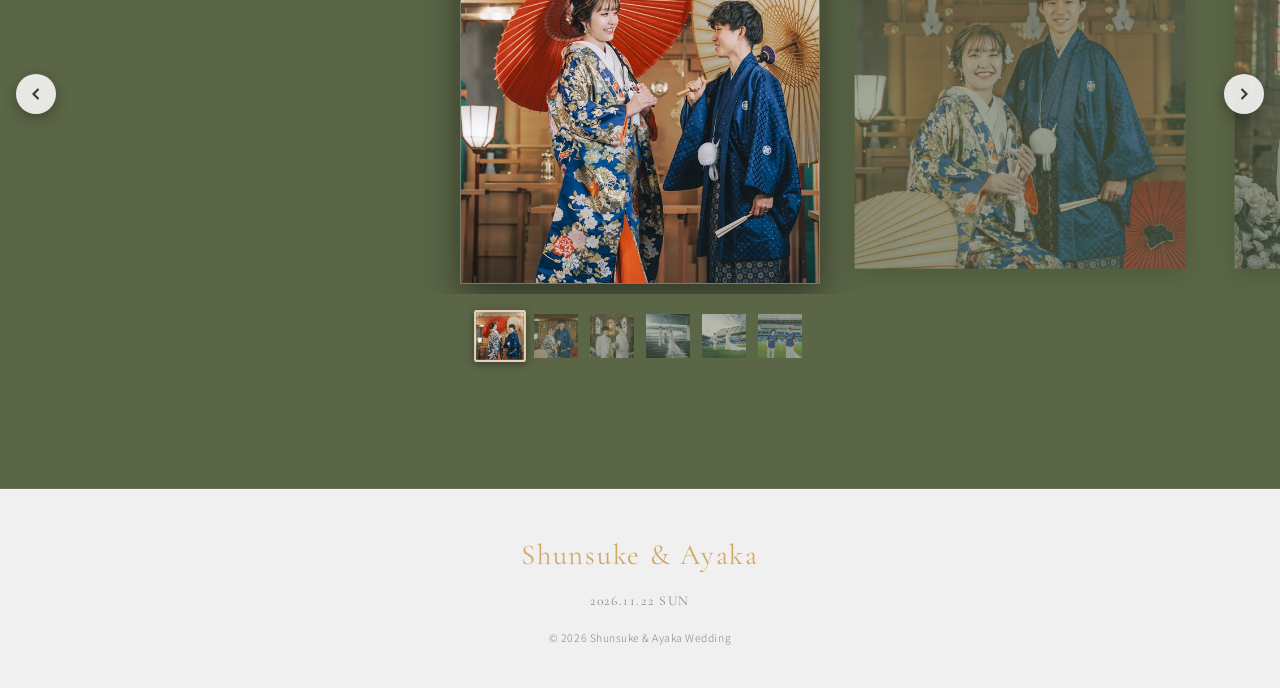
==== commit 9e4bb2a9: "OGP画像を結婚式招待状と一目でわかる上品なウェディングレター＆シーリングスタンプ画像（ogp_letter.jpg）に刷新" ====
--- a/index.html
+++ b/index.html
@@ -14,9 +14,9 @@
   <meta property="og:url" content="https://shunsuke-ayaka-1122-wedding.github.io/">
   <meta property="og:title" content="WEDDING INVITATION | 俊佐 & 采加 結婚式のご案内">
   <meta property="og:description" content="2026年11月22日（日）俊佐と采加の結婚式へのご招待状です。当日のご案内や出欠のご回答はこちらからご確認いただけます。">
-  <meta property="og:image" content="https://shunsuke-ayaka-1122-wedding.github.io/assets/royal_chester.jpg">
+  <meta property="og:image" content="https://shunsuke-ayaka-1122-wedding.github.io/assets/ogp_letter.jpg">
   <meta property="og:image:width" content="1200">
-  <meta property="og:image:height" content="800">
+  <meta property="og:image:height" content="675">
   <meta property="og:site_name" content="Shunsuke & Ayaka Wedding">
   <meta property="og:locale" content="ja_JP">
 
@@ -24,7 +24,7 @@
   <meta name="twitter:card" content="summary_large_image">
   <meta name="twitter:title" content="WEDDING INVITATION | 俊佐 & 采加 結婚式のご案内">
   <meta name="twitter:description" content="2026年11月22日（日）俊佐と采加の結婚式へのご招待状です。当日のご案内や出欠のご回答はこちらからご確認いただけます。">
-  <meta name="twitter:image" content="https://shunsuke-ayaka-1122-wedding.github.io/assets/royal_chester.jpg">
+  <meta name="twitter:image" content="https://shunsuke-ayaka-1122-wedding.github.io/assets/ogp_letter.jpg">
 
   <link rel="stylesheet" href="style.css">
 </head>
